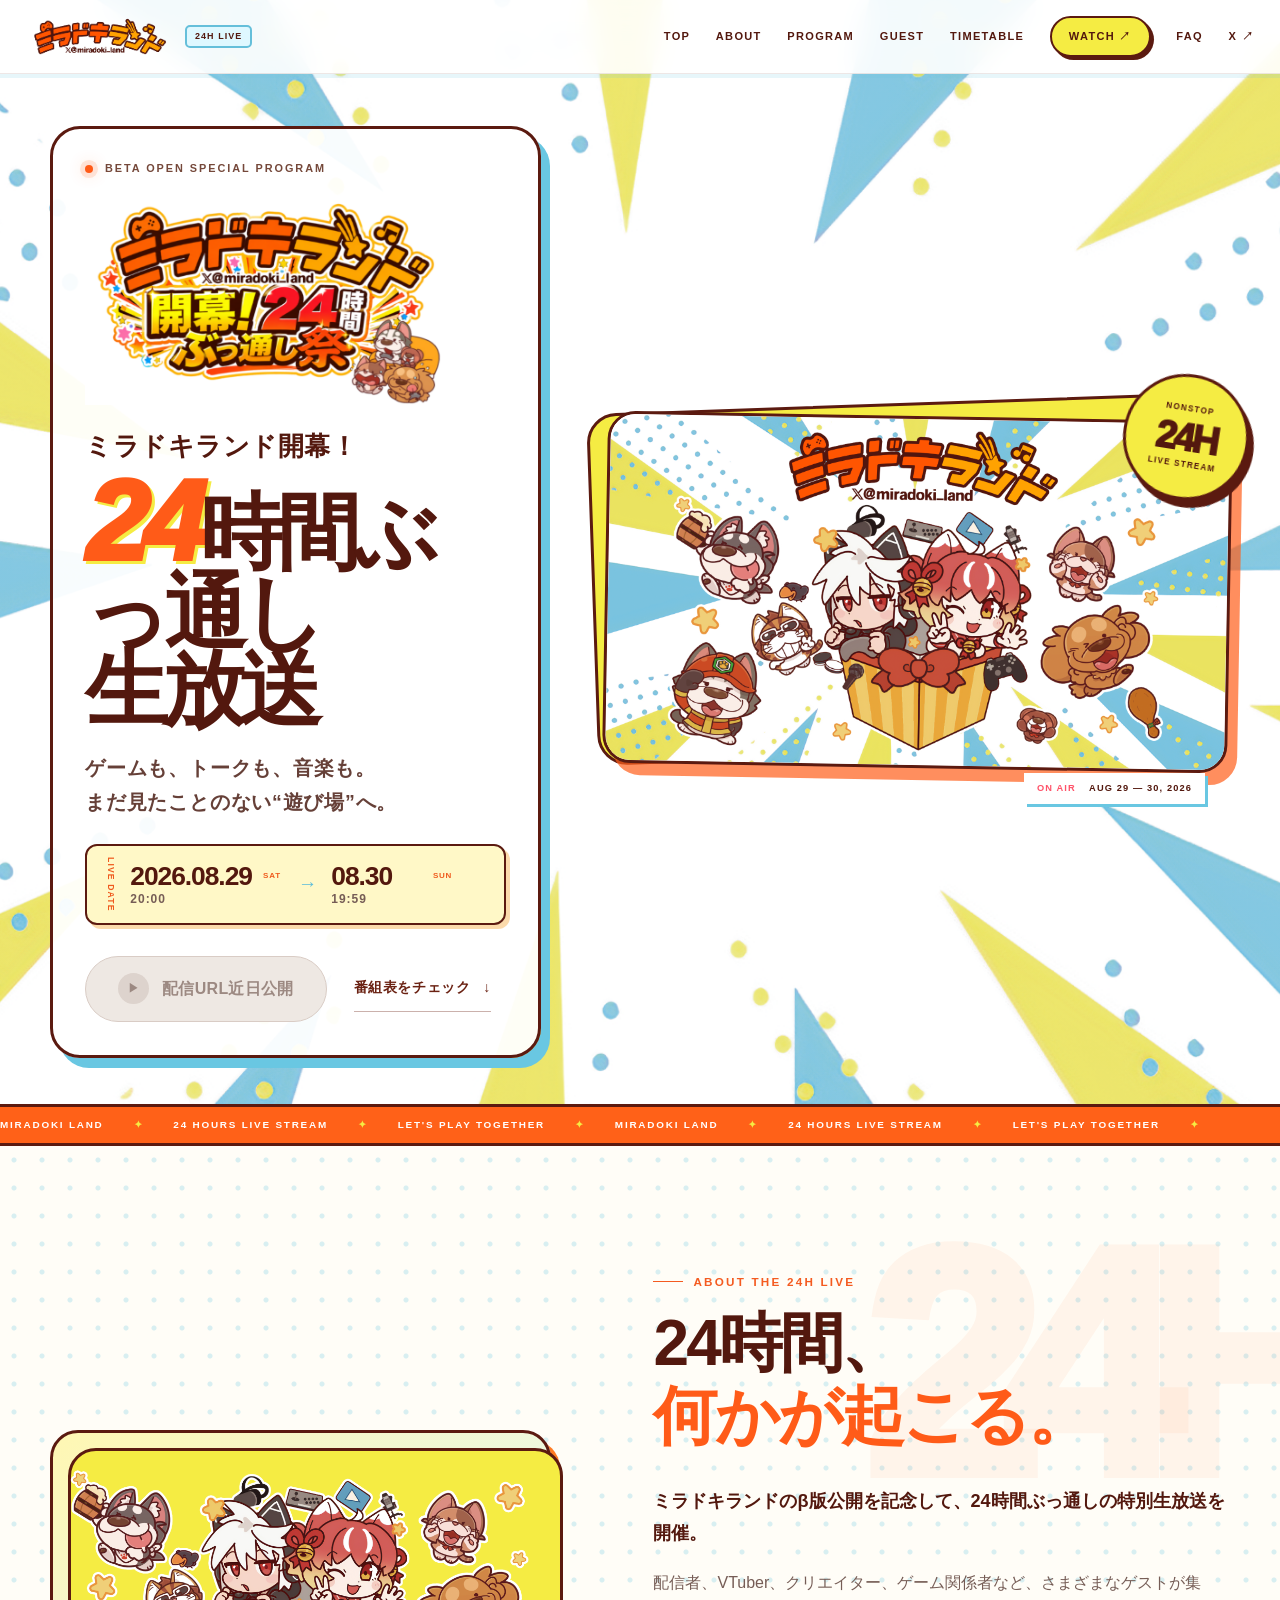
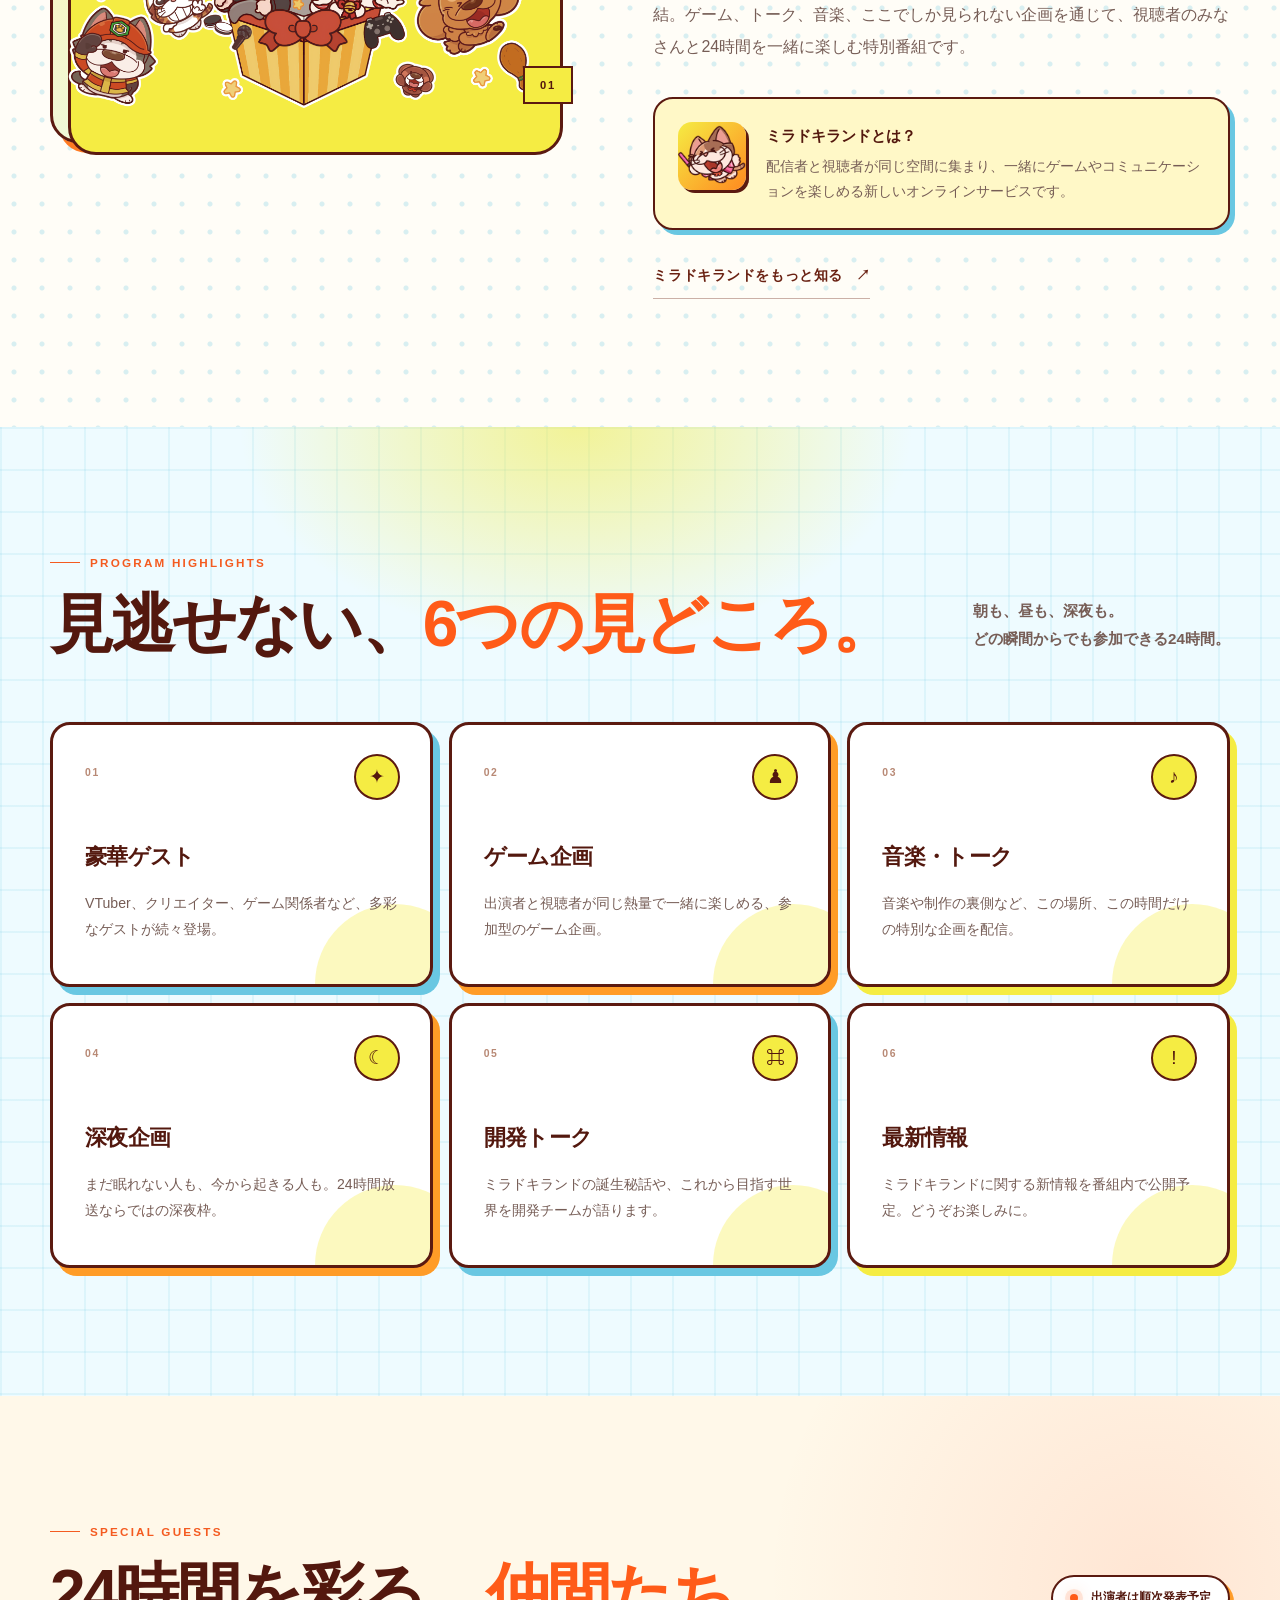
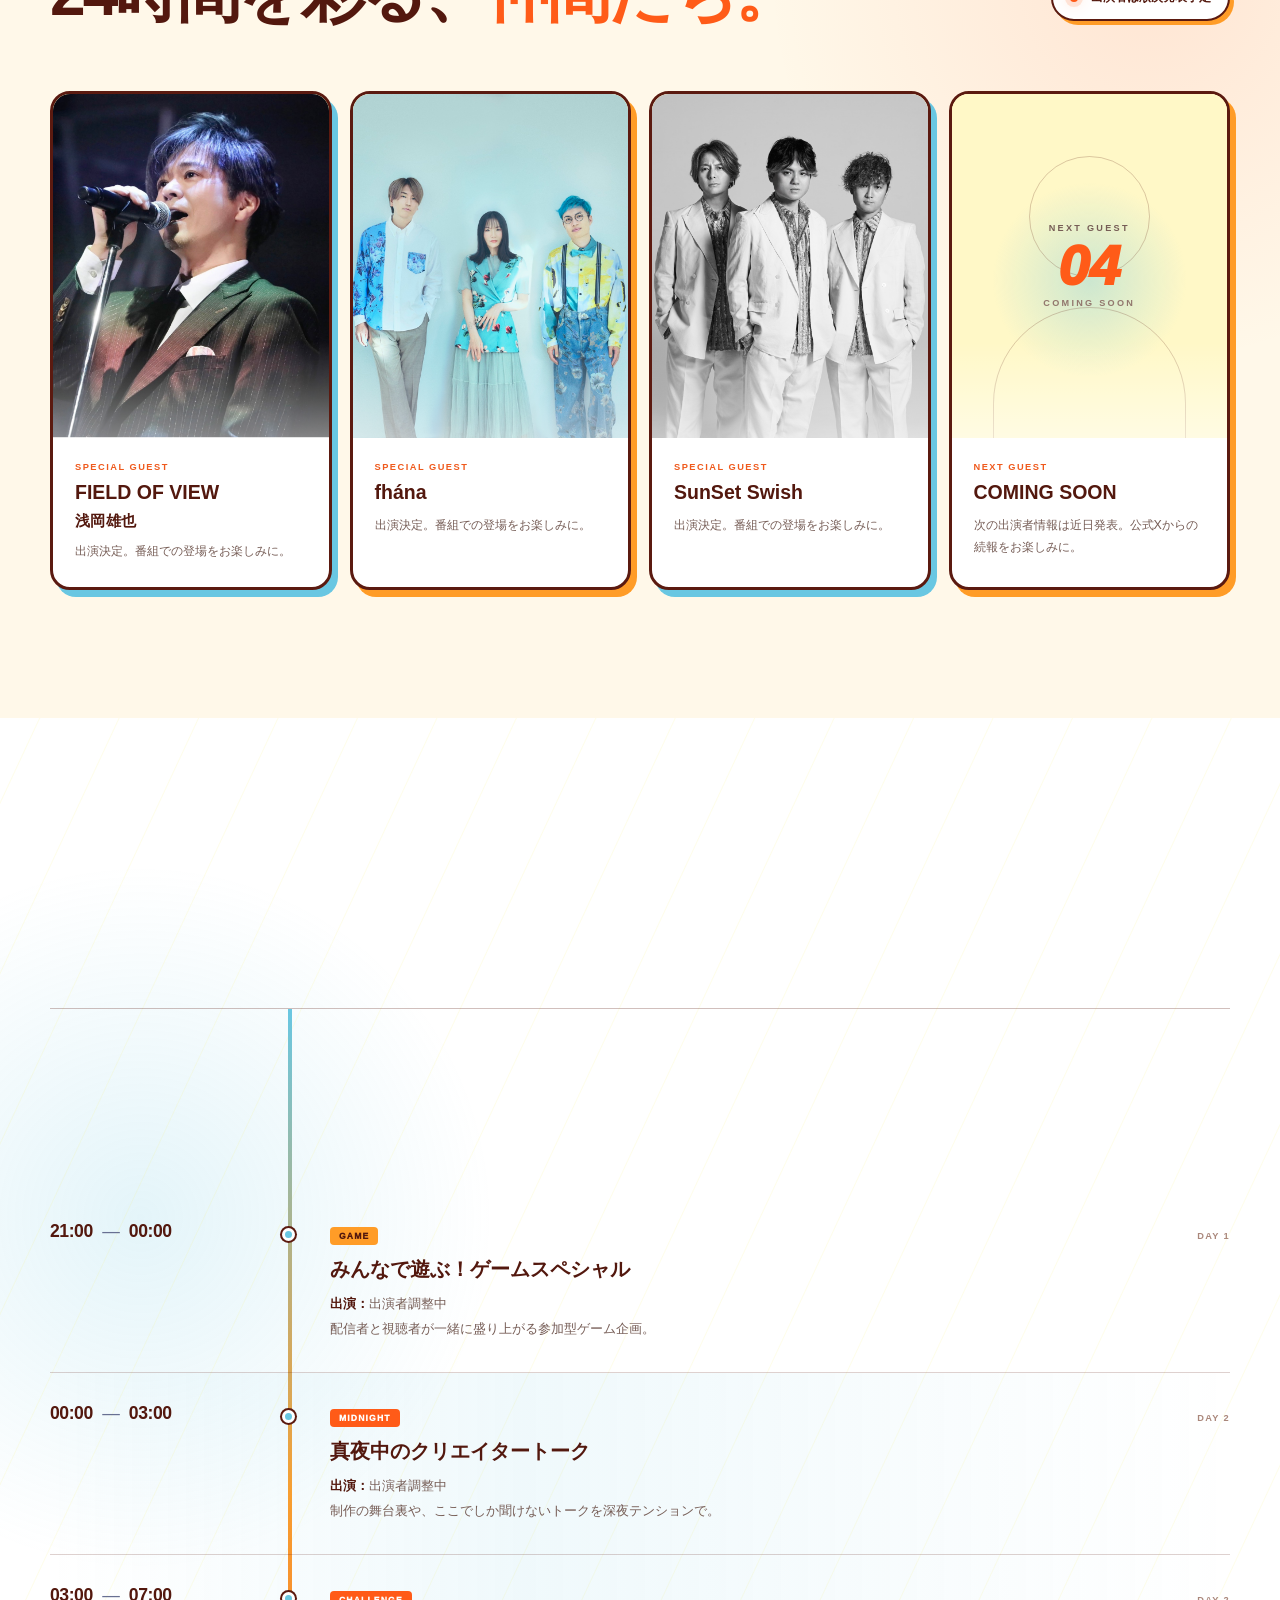
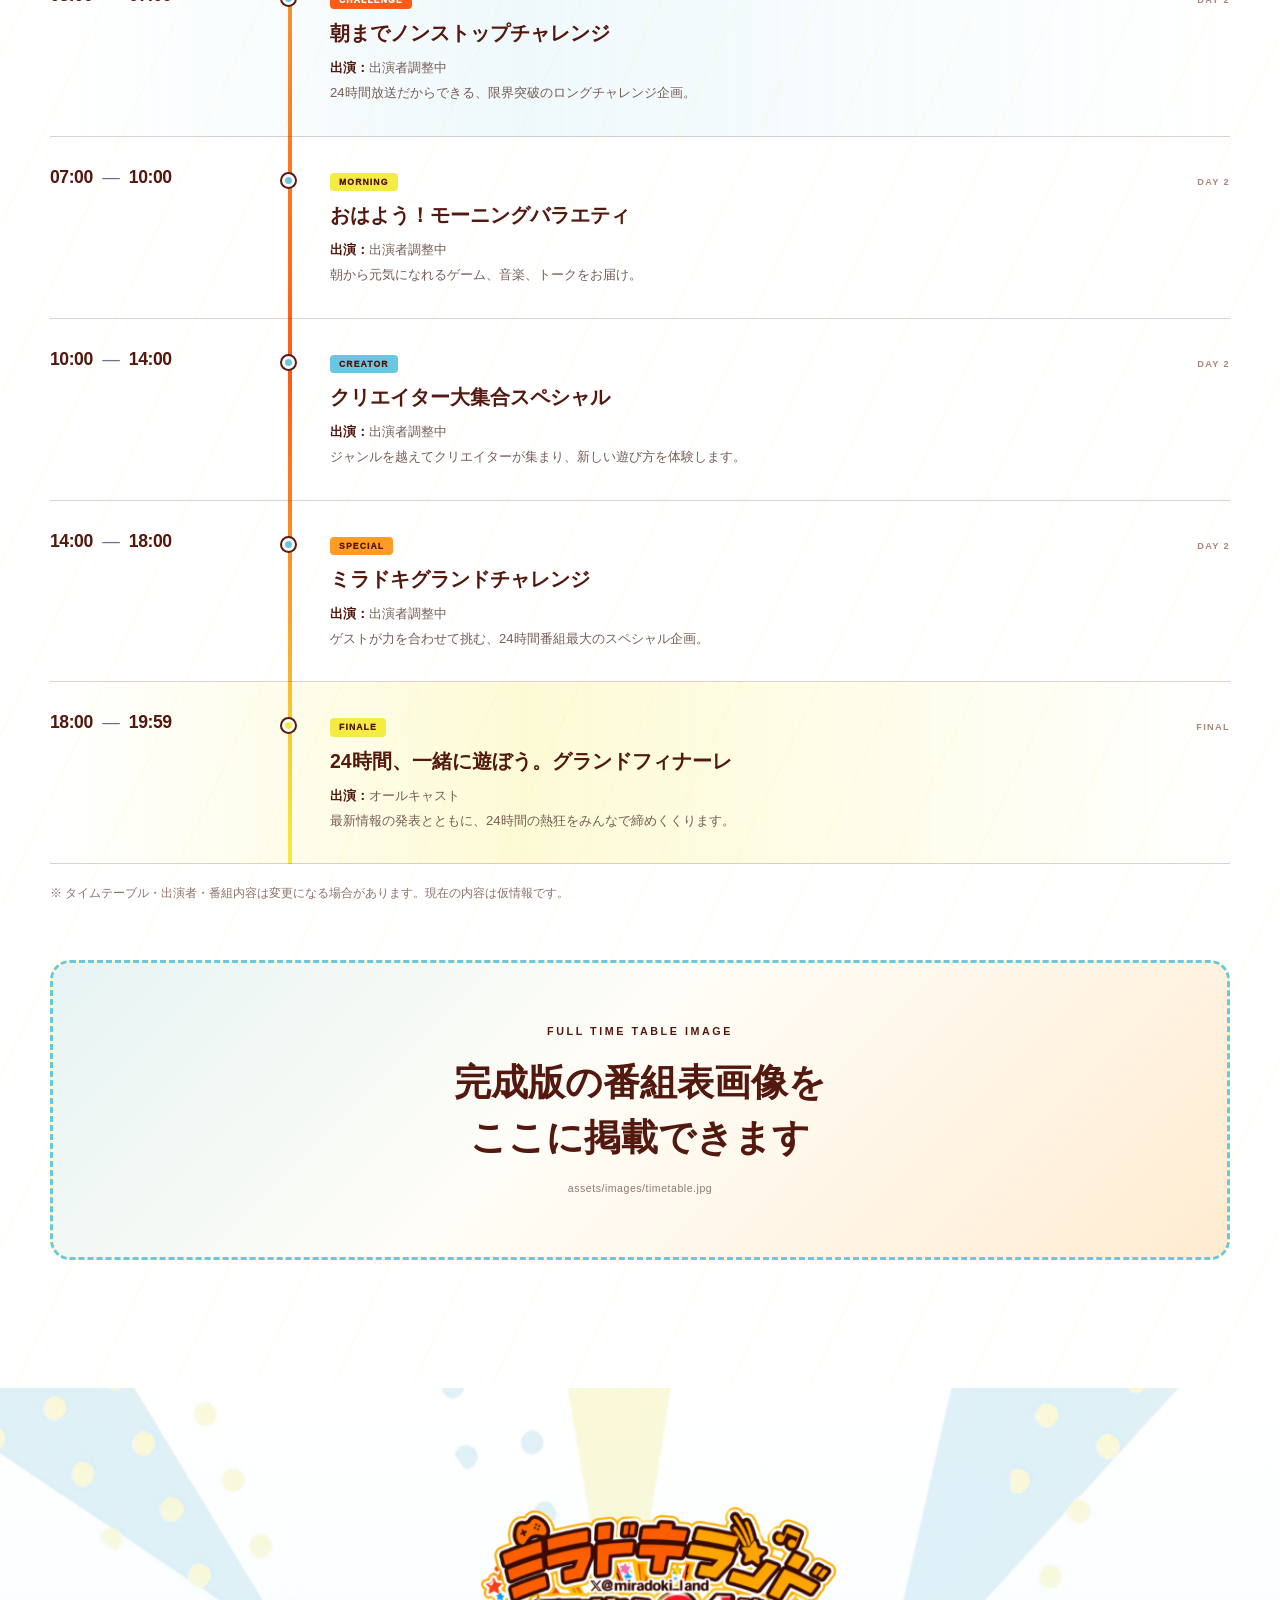
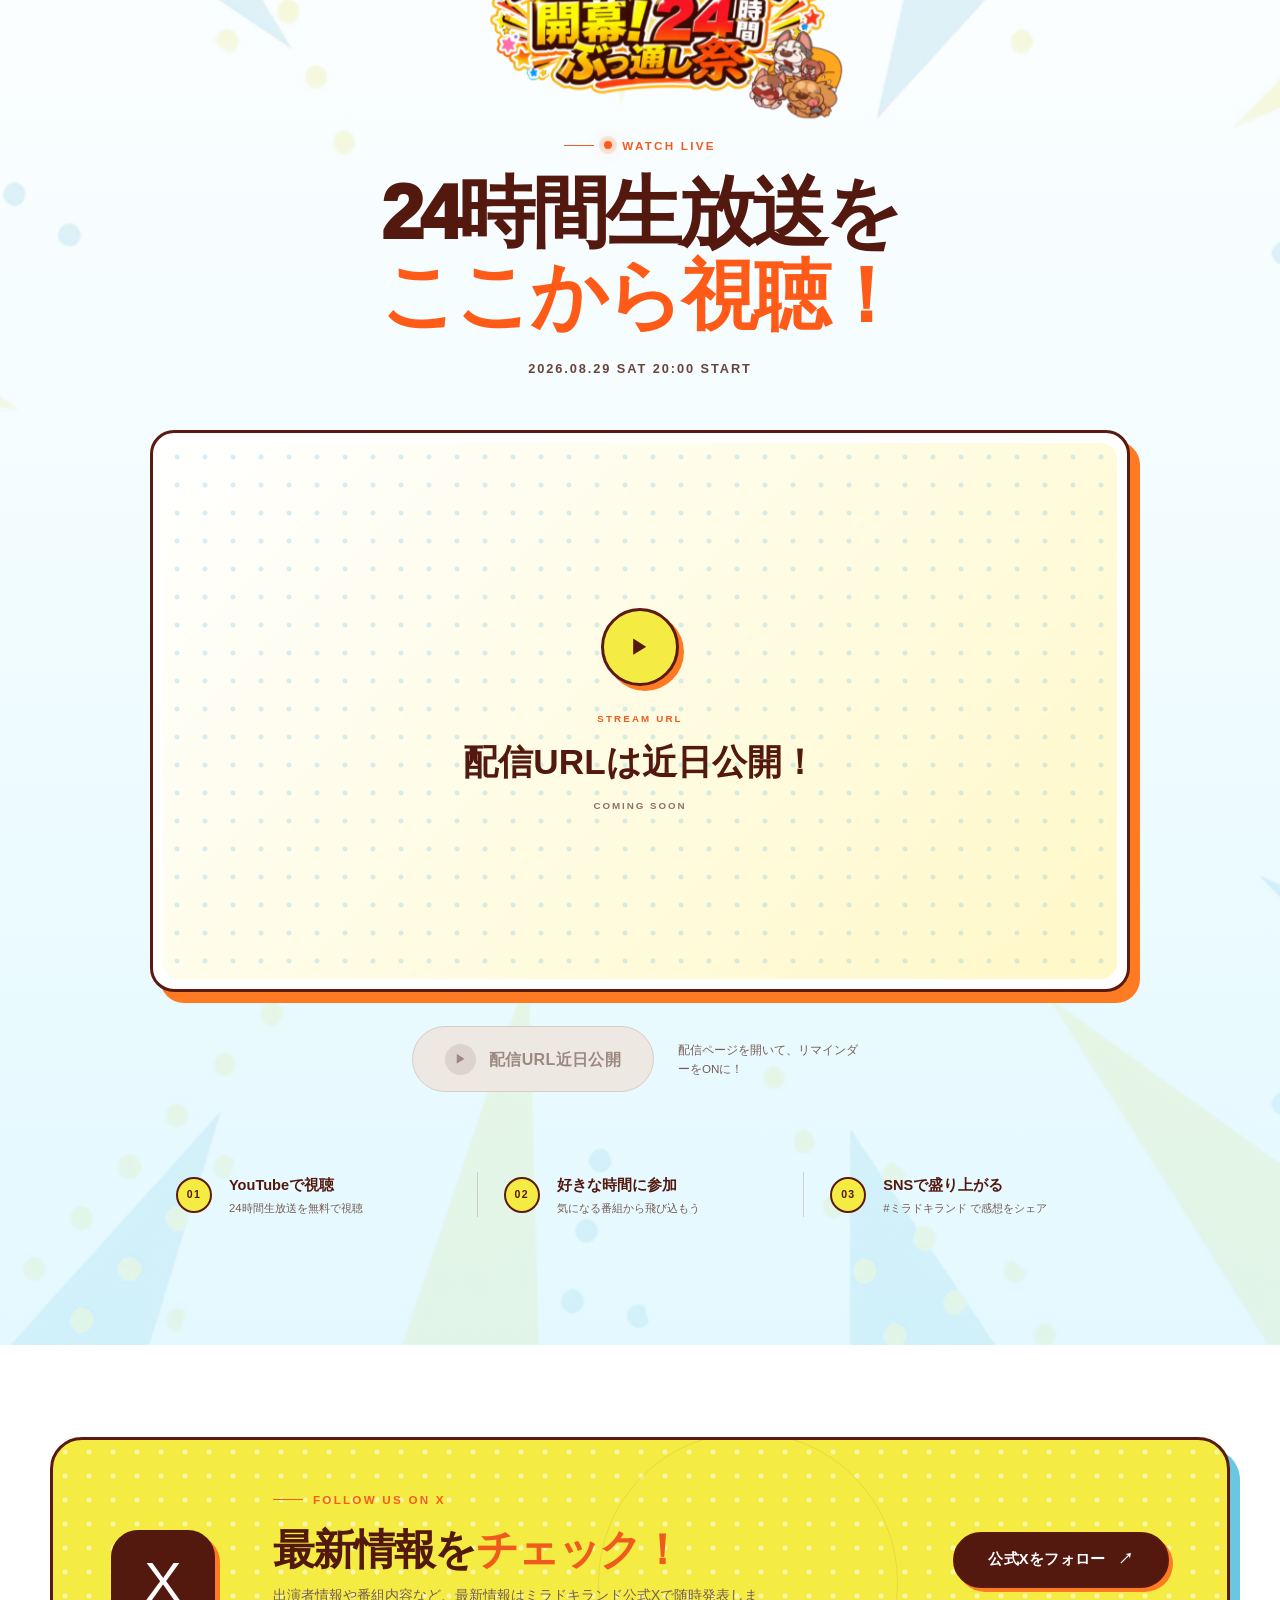
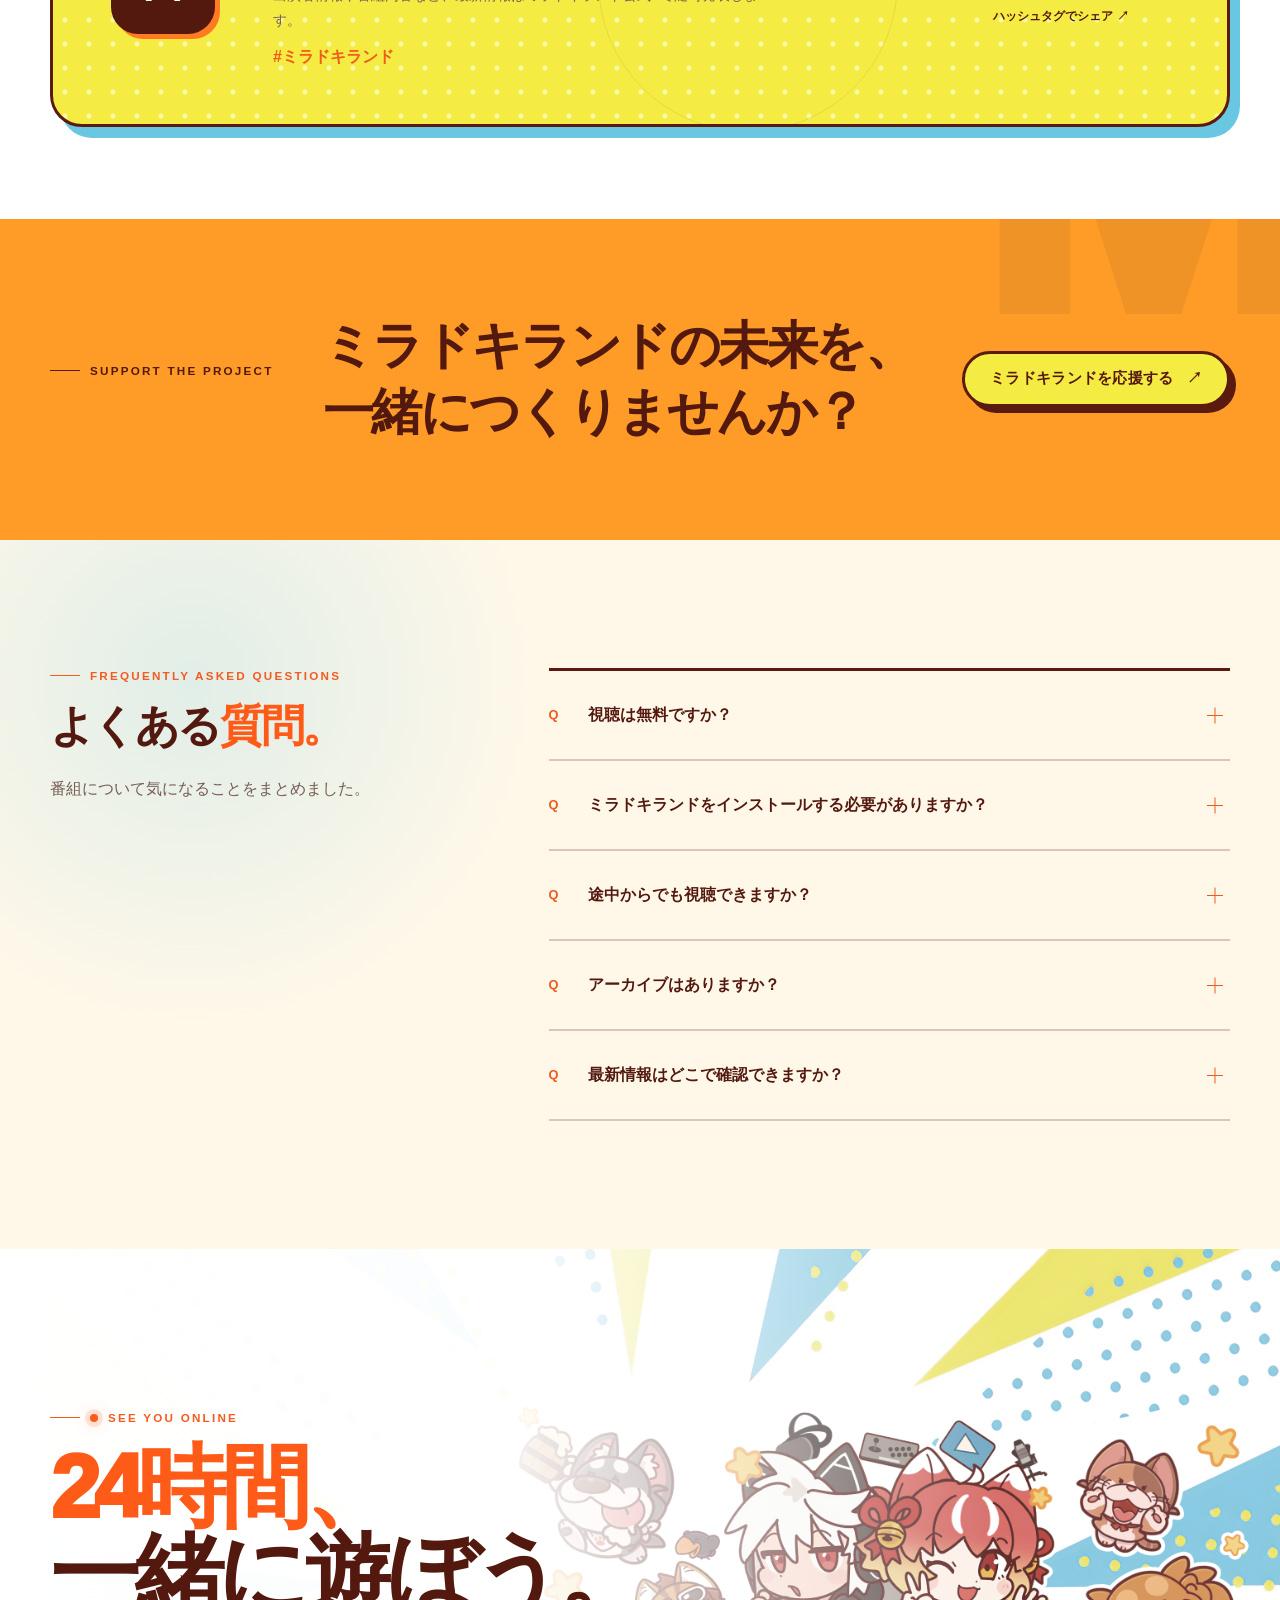
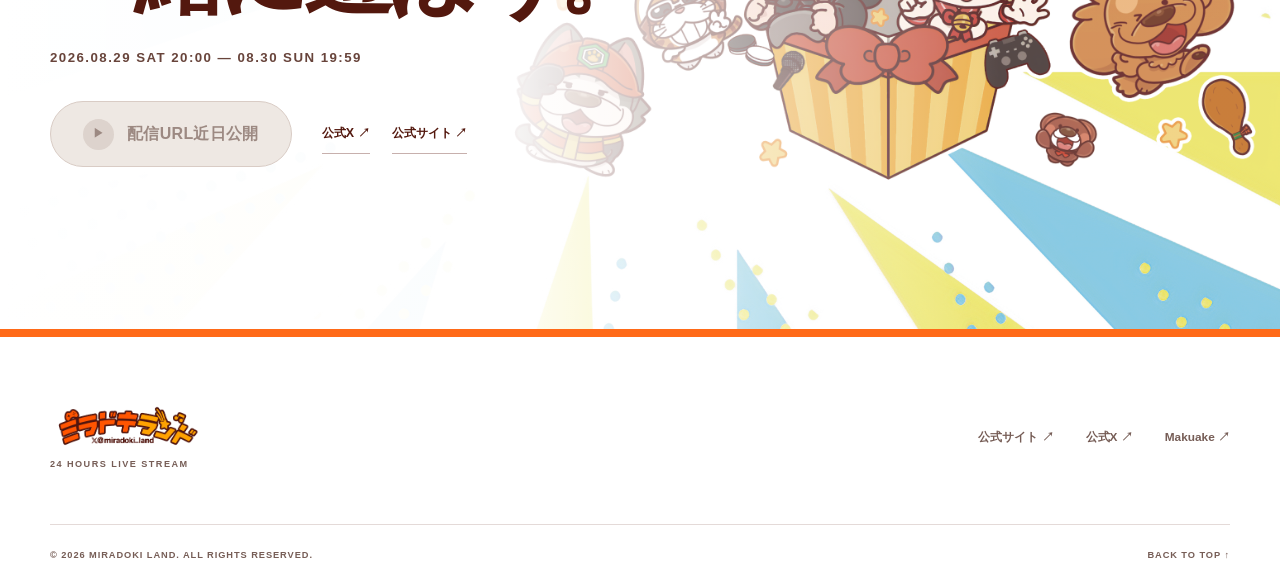
==== index.html @ 175ff39a "ミラドキランド24時間生放送LPを追加" ====
<!doctype html>
<html lang="ja">
  <head>
    <meta charset="UTF-8">
    <meta name="viewport" content="width=device-width, initial-scale=1">
    <meta
      name="description"
      content="ミラドキランドβ版公開記念、24時間ぶっ通し生放送。2026年8月29日20:00スタート！"
    >
    <meta name="theme-color" content="#fffdf7">
    <title>ミラドキランド開幕！24時間ぶっ通し生放送</title>
    <link rel="stylesheet" href="style.css">
  </head>
  <body id="top">
    <a class="skip-link" href="#main-content">本文へ移動</a>

    <!-- =========================
         HEADER
    ========================== -->
    <header class="site-header" data-header>
      <div class="header-inner">
        <a class="brand" href="#top" aria-label="ミラドキランド24時間生放送 トップへ">
          <!-- ヘッダーロゴ：assets/images/logo.png を差し替えてください -->
          <span class="brand-image" data-image-shell>
            <img src="assets/images/logo.png" alt="ミラドキランド" data-replaceable-image>
            <span class="brand-fallback" aria-hidden="true">MIRADOKI<span>LAND</span></span>
          </span>
          <span class="brand-event">24H LIVE</span>
        </a>

        <button
          class="menu-toggle"
          type="button"
          aria-expanded="false"
          aria-controls="global-nav"
          aria-label="メニューを開く"
          data-menu-toggle
        >
          <span></span><span></span><span></span>
        </button>

        <nav class="global-nav" id="global-nav" aria-label="メインナビゲーション" data-nav>
          <a href="#top">TOP</a>
          <a href="#about">ABOUT</a>
          <a href="#program">PROGRAM</a>
          <a href="#guest">GUEST</a>
          <a href="#timetable">TIMETABLE</a>
          <a href="#watch" class="nav-watch">WATCH <span aria-hidden="true">↗</span></a>
          <a href="#faq">FAQ</a>
          <a
            class="nav-social"
            data-link="x"
            data-link-behavior="hide"
            aria-label="ミラドキランド公式Xを開く"
          >X <span aria-hidden="true">↗</span></a>
        </nav>
      </div>
    </header>

    <main id="main-content">
      <!-- =========================
           HERO
      ========================== -->
      <section class="hero" aria-labelledby="hero-title">
        <div class="hero-grid" aria-hidden="true"></div>
        <div class="hero-orb hero-orb-cyan" aria-hidden="true"></div>
        <div class="hero-orb hero-orb-purple" aria-hidden="true"></div>

        <div class="container hero-inner">
          <div class="hero-copy">
            <p class="eyebrow hero-eyebrow"><span class="live-dot"></span>BETA OPEN SPECIAL PROGRAM</p>

            <!-- HERO番組ロゴ：assets/images/hero-logo.png を差し替えてください -->
            <div class="hero-logo" data-image-shell>
              <img src="assets/images/hero-logo.png" alt="ミラドキランド開幕！24時間ぶっ通し祭" data-replaceable-image>
              <span class="hero-logo-fallback" aria-hidden="true">MIRADOKI<br><strong>LAND</strong></span>
            </div>

            <h1 id="hero-title">
              <span class="hero-kicker">ミラドキランド開幕！</span>
              <span class="hero-title-main"><em>24</em>時間ぶっ通し<br>生放送</span>
            </h1>

            <p class="hero-lead">ゲームも、トークも、音楽も。<br>まだ見たことのない“遊び場”へ。</p>

            <div class="event-date" aria-label="開催日時 2026年8月29日土曜日20時から8月30日日曜日19時59分まで">
              <span class="event-date-label">LIVE DATE</span>
              <p><strong>2026.08.29</strong><small>SAT</small><b>20:00</b></p>
              <span class="date-arrow" aria-hidden="true">→</span>
              <p><strong>08.30</strong><small>SUN</small><b>19:59</b></p>
            </div>

            <div class="hero-actions">
              <a
                class="button button-primary button-large"
                data-link="youtube"
                data-pending-label="配信URL近日公開"
              >
                <span class="button-icon" aria-hidden="true">▶</span>
                <span>24時間生放送を見る</span>
              </a>
              <a class="text-link" href="#timetable">番組表をチェック <span aria-hidden="true">↓</span></a>
            </div>
          </div>

          <div class="hero-visual-wrap">
            <div class="hero-stamp" aria-hidden="true">
              <span>NONSTOP</span>
              <strong>24H</strong>
              <small>LIVE STREAM</small>
            </div>
            <div class="hero-visual image-shell" data-image-shell>
              <!-- メインキービジュアル：assets/images/hero-visual.png を差し替えてください -->
              <img
                src="assets/images/hero-visual.png"
                alt="ミラドキランド24時間生放送 メインビジュアル"
                data-replaceable-image
              >
              <div class="image-placeholder hero-placeholder" aria-hidden="true">
                <span class="placeholder-label">KEY VISUAL</span>
                <strong>24 HOURS<br>LIVE!</strong>
                <small>assets/images/hero-visual.png</small>
              </div>
            </div>
            <p class="hero-visual-caption"><span>ON AIR</span> AUG 29 — 30, 2026</p>
          </div>
        </div>

        <div class="hero-ticker" aria-hidden="true">
          <div class="ticker-track">
            <span>MIRADOKI LAND</span><b>✦</b><span>24 HOURS LIVE STREAM</span><b>✦</b><span>LET'S PLAY TOGETHER</span><b>✦</b>
            <span>MIRADOKI LAND</span><b>✦</b><span>24 HOURS LIVE STREAM</span><b>✦</b><span>LET'S PLAY TOGETHER</span><b>✦</b>
          </div>
        </div>
      </section>

      <!-- =========================
           ABOUT
      ========================== -->
      <section class="section about" id="about" aria-labelledby="about-title">
        <div class="container">
          <div class="about-layout">
            <div class="about-visual image-shell reveal" data-image-shell data-reveal>
              <!-- ABOUT画像：assets/images/characters.png を差し替えてください -->
              <img
                src="assets/images/characters.png"
                alt="ミラドキランドで配信者と視聴者が交流するイメージ"
                data-replaceable-image
              >
              <div class="image-placeholder about-placeholder" aria-hidden="true">
                <span class="placeholder-label">ABOUT IMAGE</span>
                <div class="placeholder-world">M</div>
                <small>assets/images/characters.png</small>
              </div>
              <span class="visual-index" aria-hidden="true">01</span>
            </div>

            <div class="about-copy reveal" data-reveal>
              <p class="section-label">ABOUT THE 24H LIVE</p>
              <h2 class="section-title" id="about-title">24時間、<br><span>何かが起こる。</span></h2>
              <p class="about-lead">ミラドキランドのβ版公開を記念して、24時間ぶっ通しの特別生放送を開催。</p>
              <p>
                配信者、VTuber、クリエイター、ゲーム関係者など、さまざまなゲストが集結。ゲーム、トーク、音楽、ここでしか見られない企画を通じて、視聴者のみなさんと24時間を一緒に楽しむ特別番組です。
              </p>
              <div class="about-service">
                <span class="about-service-mark about-service-image" data-image-shell>
                  <!-- ABOUTアイコン：assets/images/about-cat.png を差し替えてください -->
                  <img src="assets/images/about-cat.png" alt="ミラドキランドの猫キャラクター" data-replaceable-image>
                </span>
                <div>
                  <h3>ミラドキランドとは？</h3>
                  <p>配信者と視聴者が同じ空間に集まり、一緒にゲームやコミュニケーションを楽しめる新しいオンラインサービスです。</p>
                </div>
              </div>
              <a
                class="text-link text-link-cyan"
                data-link="official"
                data-pending-label="公式サイト近日公開"
              >ミラドキランドをもっと知る <span aria-hidden="true">↗</span></a>
            </div>
          </div>
        </div>
      </section>

      <!-- =========================
           PROGRAM
      ========================== -->
      <section class="section program" id="program" aria-labelledby="program-title">
        <div class="program-glow" aria-hidden="true"></div>
        <div class="container">
          <div class="section-heading reveal" data-reveal>
            <div>
              <p class="section-label">PROGRAM HIGHLIGHTS</p>
              <h2 class="section-title" id="program-title">見逃せない、<span>6つの見どころ。</span></h2>
            </div>
            <p>朝も、昼も、深夜も。<br>どの瞬間からでも参加できる24時間。</p>
          </div>

          <div class="program-grid">
            <article class="program-card reveal" data-reveal>
              <span class="program-number">01</span><span class="program-icon" aria-hidden="true">✦</span>
              <h3>豪華ゲスト</h3><p>VTuber、クリエイター、ゲーム関係者など、多彩なゲストが続々登場。</p>
            </article>
            <article class="program-card program-card-accent reveal" data-reveal>
              <span class="program-number">02</span><span class="program-icon" aria-hidden="true">♟</span>
              <h3>ゲーム企画</h3><p>出演者と視聴者が同じ熱量で一緒に楽しめる、参加型のゲーム企画。</p>
            </article>
            <article class="program-card reveal" data-reveal>
              <span class="program-number">03</span><span class="program-icon" aria-hidden="true">♪</span>
              <h3>音楽・トーク</h3><p>音楽や制作の裏側など、この場所、この時間だけの特別な企画を配信。</p>
            </article>
            <article class="program-card reveal" data-reveal>
              <span class="program-number">04</span><span class="program-icon" aria-hidden="true">☾</span>
              <h3>深夜企画</h3><p>まだ眠れない人も、今から起きる人も。24時間放送ならではの深夜枠。</p>
            </article>
            <article class="program-card reveal" data-reveal>
              <span class="program-number">05</span><span class="program-icon" aria-hidden="true">⌘</span>
              <h3>開発トーク</h3><p>ミラドキランドの誕生秘話や、これから目指す世界を開発チームが語ります。</p>
            </article>
            <article class="program-card program-card-accent reveal" data-reveal>
              <span class="program-number">06</span><span class="program-icon" aria-hidden="true">!</span>
              <h3>最新情報</h3><p>ミラドキランドに関する新情報を番組内で公開予定。どうぞお楽しみに。</p>
            </article>
          </div>
        </div>
      </section>

      <!-- =========================
           GUEST
      ========================== -->
      <section class="section guest" id="guest" aria-labelledby="guest-title">
        <div class="container">
          <div class="section-heading reveal" data-reveal>
            <div>
              <p class="section-label">SPECIAL GUESTS</p>
              <h2 class="section-title" id="guest-title">24時間を彩る、<span>仲間たち。</span></h2>
            </div>
            <p class="coming-note"><span class="live-dot"></span>出演者は順次発表予定</p>
          </div>

          <div class="guest-grid">
            <!-- 出演者を追加する場合は、ここからguest-cardを複製して画像・名前・肩書き・紹介文を変更してください -->
            <article class="guest-card reveal" data-reveal>
              <div class="guest-image image-shell" data-image-shell>
                <!-- 出演者1画像：assets/images/guest-01.png を差し替えてください -->
                <img src="assets/images/guest-01.png" alt="FIELD OF VIEW、浅岡雄也" data-replaceable-image>
                <div class="image-placeholder guest-placeholder" aria-hidden="true"><span>GUEST</span><strong>01</strong><small>IMAGE</small></div>
              </div>
              <div class="guest-info"><p class="guest-role">SPECIAL GUEST</p><h3 class="guest-name-stacked">FIELD OF VIEW<br><span>浅岡雄也</span></h3><p>出演決定。番組での登場をお楽しみに。</p></div>
            </article>
            <!-- guest-card ここまで -->

            <article class="guest-card reveal" data-reveal>
              <div class="guest-image image-shell" data-image-shell>
                <!-- 出演者2画像：assets/images/guest-02.jpg を差し替えてください -->
                <img src="assets/images/guest-02.jpg" alt="fhána" data-replaceable-image>
                <div class="image-placeholder guest-placeholder guest-placeholder-purple" aria-hidden="true"><span>GUEST</span><strong>02</strong><small>IMAGE</small></div>
              </div>
              <div class="guest-info"><p class="guest-role">SPECIAL GUEST</p><h3>fhána</h3><p>出演決定。番組での登場をお楽しみに。</p></div>
            </article>

            <article class="guest-card reveal" data-reveal>
              <div class="guest-image image-shell" data-image-shell>
                <!-- 出演者3画像：assets/images/guest-03.jpg を差し替えてください -->
                <img src="assets/images/guest-03.jpg" alt="SunSet Swish" data-replaceable-image>
                <div class="image-placeholder guest-placeholder guest-placeholder-pink" aria-hidden="true"><span>GUEST</span><strong>03</strong><small>IMAGE</small></div>
              </div>
              <div class="guest-info"><p class="guest-role">SPECIAL GUEST</p><h3>SunSet Swish</h3><p>出演決定。番組での登場をお楽しみに。</p></div>
            </article>

            <article class="guest-card reveal" data-reveal>
              <div class="guest-image image-shell" data-image-shell>
                <!-- 出演者4画像：assets/images/guest-04.jpg を差し替えてください -->
                <img src="assets/images/guest-04.jpg" alt="出演者4" data-replaceable-image>
                <div class="image-placeholder guest-placeholder guest-placeholder-yellow" aria-hidden="true"><span>NEXT GUEST</span><strong>04</strong><small>COMING SOON</small></div>
              </div>
              <div class="guest-info"><p class="guest-role">NEXT GUEST</p><h3>COMING SOON</h3><p>次の出演者情報は近日発表。公式Xからの続報をお楽しみに。</p></div>
            </article>
          </div>
        </div>
      </section>

      <!-- =========================
           TIMETABLE
      ========================== -->
      <section class="section timetable" id="timetable" aria-labelledby="timetable-title">
        <div class="container">
          <div class="timetable-heading reveal" data-reveal>
            <div>
              <p class="section-label">TIME TABLE</p>
              <h2 class="section-title" id="timetable-title">好きな時間から、<span>飛び込もう。</span></h2>
            </div>
            <div class="timetable-date"><span>START</span><strong>08.29</strong><b>20:00</b></div>
          </div>

          <div class="schedule" aria-label="24時間生放送タイムテーブル">
            <!-- 番組を追加する場合は、このschedule-itemを複製して時間・番組名・出演者・内容を変更してください -->
            <article class="schedule-item reveal" data-reveal>
              <time datetime="2026-08-29T20:00">20:00 <span>—</span> 21:00</time>
              <div class="schedule-content"><span class="schedule-tag">OPENING</span><h3>ミラドキランド開幕！オープニング</h3><p><strong>出演：</strong>MC・スペシャルゲスト</p><p>24時間生放送がついにスタート。番組の見どころを一挙紹介します。</p></div>
              <span class="schedule-status">DAY 1</span>
            </article>
            <article class="schedule-item reveal" data-reveal>
              <time datetime="2026-08-29T21:00">21:00 <span>—</span> 00:00</time>
              <div class="schedule-content"><span class="schedule-tag tag-purple">GAME</span><h3>みんなで遊ぶ！ゲームスペシャル</h3><p><strong>出演：</strong>出演者調整中</p><p>配信者と視聴者が一緒に盛り上がる参加型ゲーム企画。</p></div>
              <span class="schedule-status">DAY 1</span>
            </article>
            <article class="schedule-item schedule-item-night reveal" data-reveal>
              <time datetime="2026-08-30T00:00">00:00 <span>—</span> 03:00</time>
              <div class="schedule-content"><span class="schedule-tag tag-pink">MIDNIGHT</span><h3>真夜中のクリエイタートーク</h3><p><strong>出演：</strong>出演者調整中</p><p>制作の舞台裏や、ここでしか聞けないトークを深夜テンションで。</p></div>
              <span class="schedule-status">DAY 2</span>
            </article>
            <article class="schedule-item schedule-item-night reveal" data-reveal>
              <time datetime="2026-08-30T03:00">03:00 <span>—</span> 07:00</time>
              <div class="schedule-content"><span class="schedule-tag tag-pink">CHALLENGE</span><h3>朝までノンストップチャレンジ</h3><p><strong>出演：</strong>出演者調整中</p><p>24時間放送だからできる、限界突破のロングチャレンジ企画。</p></div>
              <span class="schedule-status">DAY 2</span>
            </article>
            <article class="schedule-item reveal" data-reveal>
              <time datetime="2026-08-30T07:00">07:00 <span>—</span> 10:00</time>
              <div class="schedule-content"><span class="schedule-tag tag-yellow">MORNING</span><h3>おはよう！モーニングバラエティ</h3><p><strong>出演：</strong>出演者調整中</p><p>朝から元気になれるゲーム、音楽、トークをお届け。</p></div>
              <span class="schedule-status">DAY 2</span>
            </article>
            <article class="schedule-item reveal" data-reveal>
              <time datetime="2026-08-30T10:00">10:00 <span>—</span> 14:00</time>
              <div class="schedule-content"><span class="schedule-tag">CREATOR</span><h3>クリエイター大集合スペシャル</h3><p><strong>出演：</strong>出演者調整中</p><p>ジャンルを越えてクリエイターが集まり、新しい遊び方を体験します。</p></div>
              <span class="schedule-status">DAY 2</span>
            </article>
            <article class="schedule-item reveal" data-reveal>
              <time datetime="2026-08-30T14:00">14:00 <span>—</span> 18:00</time>
              <div class="schedule-content"><span class="schedule-tag tag-purple">SPECIAL</span><h3>ミラドキグランドチャレンジ</h3><p><strong>出演：</strong>出演者調整中</p><p>ゲストが力を合わせて挑む、24時間番組最大のスペシャル企画。</p></div>
              <span class="schedule-status">DAY 2</span>
            </article>
            <article class="schedule-item schedule-item-finale reveal" data-reveal>
              <time datetime="2026-08-30T18:00">18:00 <span>—</span> 19:59</time>
              <div class="schedule-content"><span class="schedule-tag tag-yellow">FINALE</span><h3>24時間、一緒に遊ぼう。グランドフィナーレ</h3><p><strong>出演：</strong>オールキャスト</p><p>最新情報の発表とともに、24時間の熱狂をみんなで締めくくります。</p></div>
              <span class="schedule-status">FINAL</span>
            </article>
            <!-- schedule-item ここまで -->
          </div>

          <p class="schedule-note">※ タイムテーブル・出演者・番組内容は変更になる場合があります。現在の内容は仮情報です。</p>

          <!-- 完成版タイムテーブル画像：assets/images/timetable.jpg を差し替えてください -->
          <figure class="timetable-poster image-shell reveal" data-image-shell data-reveal>
            <img src="assets/images/timetable.jpg" alt="ミラドキランド24時間生放送 完成版タイムテーブル" data-replaceable-image>
            <div class="image-placeholder timetable-placeholder" aria-hidden="true">
              <span class="placeholder-label">FULL TIME TABLE IMAGE</span>
              <strong>完成版の番組表画像を<br>ここに掲載できます</strong>
              <small>assets/images/timetable.jpg</small>
            </div>
          </figure>
        </div>
      </section>

      <!-- =========================
           WATCH
      ========================== -->
      <section class="section watch" id="watch" aria-labelledby="watch-title">
        <div class="watch-rays" aria-hidden="true"></div>
        <div class="container">
          <div class="watch-event-logo" data-image-shell>
            <!-- 番組タイトル画像：assets/images/event-title.png を差し替えてください -->
            <img src="assets/images/event-title.png" alt="ミラドキランド開幕！24時間ぶっ通し祭" data-replaceable-image>
          </div>
          <div class="watch-heading reveal" data-reveal>
            <p class="section-label"><span class="live-dot"></span>WATCH LIVE</p>
            <h2 id="watch-title">24時間生放送を<br><span>ここから視聴！</span></h2>
            <p>2026.08.29 SAT 20:00 START</p>
          </div>

          <div class="video-frame reveal" data-reveal>
            <div class="video-player" data-youtube-player>
              <div class="video-pending" data-youtube-pending>
                <span class="pending-icon" aria-hidden="true">▶</span>
                <p>STREAM URL</p>
                <strong>配信URLは近日公開！</strong>
                <small>COMING SOON</small>
              </div>
            </div>
            <span class="frame-corner frame-corner-tl" aria-hidden="true"></span>
            <span class="frame-corner frame-corner-tr" aria-hidden="true"></span>
            <span class="frame-corner frame-corner-bl" aria-hidden="true"></span>
            <span class="frame-corner frame-corner-br" aria-hidden="true"></span>
          </div>

          <div class="watch-actions reveal" data-reveal>
            <a class="button button-primary button-large" data-link="youtube" data-pending-label="配信URL近日公開">
              <span class="button-icon" aria-hidden="true">▶</span><span>YouTubeで見る</span>
            </a>
            <p>配信ページを開いて、リマインダーをONに！</p>
          </div>

          <ol class="watch-steps">
            <li class="reveal" data-reveal><span>01</span><div><strong>YouTubeで視聴</strong><p>24時間生放送を無料で視聴</p></div></li>
            <li class="reveal" data-reveal><span>02</span><div><strong>好きな時間に参加</strong><p>気になる番組から飛び込もう</p></div></li>
            <li class="reveal" data-reveal><span>03</span><div><strong>SNSで盛り上がる</strong><p>#ミラドキランド で感想をシェア</p></div></li>
          </ol>
        </div>
      </section>

      <!-- =========================
           SNS
      ========================== -->
      <section class="section sns" aria-labelledby="sns-title">
        <div class="container sns-panel reveal" data-reveal>
          <div class="sns-mark" aria-hidden="true">X</div>
          <div class="sns-copy">
            <p class="section-label">FOLLOW US ON X</p>
            <h2 id="sns-title">最新情報を<span>チェック！</span></h2>
            <p>出演者情報や番組内容など、最新情報はミラドキランド公式Xで随時発表します。</p>
            <p class="hashtag">#ミラドキランド</p>
          </div>
          <div class="sns-actions">
            <a class="button button-light" data-link="x" data-pending-label="公式X近日公開">公式Xをフォロー <span aria-hidden="true">↗</span></a>
            <a class="share-link" data-share-x>ハッシュタグでシェア <span aria-hidden="true">↗</span></a>
          </div>
        </div>
      </section>

      <!-- =========================
           MAKUAKE
           makuakeUrlが空の場合、このセクションは自動で非表示になります
      ========================== -->
      <section class="support" id="support" data-config-section="makuake" aria-labelledby="support-title">
        <div class="container support-inner">
          <p class="section-label">SUPPORT THE PROJECT</p>
          <h2 id="support-title">ミラドキランドの未来を、<br>一緒につくりませんか？</h2>
          <a class="button button-support" data-link="makuake" data-link-behavior="hide">ミラドキランドを応援する <span aria-hidden="true">↗</span></a>
        </div>
      </section>

      <!-- =========================
           FAQ
      ========================== -->
      <section class="section faq" id="faq" aria-labelledby="faq-title">
        <div class="container faq-layout">
          <div class="faq-heading reveal" data-reveal>
            <p class="section-label">FREQUENTLY ASKED QUESTIONS</p>
            <h2 class="section-title" id="faq-title">よくある<span>質問。</span></h2>
            <p>番組について気になることをまとめました。</p>
          </div>
          <div class="faq-list reveal" data-reveal>
            <details name="faq"><summary><span>Q</span>視聴は無料ですか？<i aria-hidden="true"></i></summary><div class="faq-answer"><span>A</span><p>基本的にYouTubeから無料で視聴できます。</p></div></details>
            <details name="faq"><summary><span>Q</span>ミラドキランドをインストールする必要がありますか？<i aria-hidden="true"></i></summary><div class="faq-answer"><span>A</span><p>番組を視聴するだけの場合、ミラドキランドのインストールは必要ありません。</p></div></details>
            <details name="faq"><summary><span>Q</span>途中からでも視聴できますか？<i aria-hidden="true"></i></summary><div class="faq-answer"><span>A</span><p>はい。24時間の好きな時間、好きな番組から視聴できます。</p></div></details>
            <details name="faq"><summary><span>Q</span>アーカイブはありますか？<i aria-hidden="true"></i></summary><div class="faq-answer"><span>A</span><p>現在調整中です。決まり次第、公式Xでお知らせします。</p></div></details>
            <details name="faq"><summary><span>Q</span>最新情報はどこで確認できますか？<i aria-hidden="true"></i></summary><div class="faq-answer"><span>A</span><p>ミラドキランド公式Xをご確認ください。</p></div></details>
          </div>
        </div>
      </section>

      <!-- =========================
           FINAL CTA
      ========================== -->
      <section class="final-cta" aria-labelledby="final-title">
        <div class="final-visual image-shell" data-image-shell>
          <!-- ページ下部ビジュアル：assets/images/characters.png を差し替えてください -->
          <img src="assets/images/characters.png" alt="ミラドキランドのキャラクターたち" data-replaceable-image>
          <div class="image-placeholder final-placeholder" aria-hidden="true"><span>FINAL VISUAL</span><strong>24</strong><small>HOURS LIVE STREAM</small></div>
        </div>
        <div class="final-overlay" aria-hidden="true"></div>
        <div class="container final-content reveal" data-reveal>
          <p class="section-label"><span class="live-dot"></span>SEE YOU ONLINE</p>
          <h2 id="final-title"><span>24時間、</span><br>一緒に遊ぼう。</h2>
          <p>2026.08.29 SAT 20:00 — 08.30 SUN 19:59</p>
          <div class="final-actions">
            <a class="button button-primary button-large" data-link="youtube" data-pending-label="配信URL近日公開"><span class="button-icon" aria-hidden="true">▶</span><span>24時間生放送を見る</span></a>
            <div class="final-sub-links">
              <a data-link="x" data-pending-label="公式X近日公開">公式X <span aria-hidden="true">↗</span></a>
              <a data-link="official" data-pending-label="公式サイト近日公開">公式サイト <span aria-hidden="true">↗</span></a>
            </div>
          </div>
        </div>
      </section>
    </main>

    <!-- =========================
         FOOTER
    ========================== -->
    <footer class="site-footer">
      <div class="container footer-main">
        <a class="footer-brand" href="#top" aria-label="ページ上部へ戻る">
          <!-- フッターロゴ：assets/images/logo.png を差し替えてください -->
          <span data-image-shell>
            <img src="assets/images/logo.png" alt="ミラドキランド" data-replaceable-image>
            <b class="footer-logo-fallback" aria-hidden="true">MIRADOKI LAND</b>
          </span>
          <small>24 HOURS LIVE STREAM</small>
        </a>
        <nav class="footer-links" aria-label="フッターナビゲーション">
          <a data-link="official" data-link-behavior="hide">公式サイト <span aria-hidden="true">↗</span></a>
          <a data-link="x" data-link-behavior="hide">公式X <span aria-hidden="true">↗</span></a>
          <a data-link="makuake" data-link-behavior="hide">Makuake <span aria-hidden="true">↗</span></a>
        </nav>
      </div>
      <div class="container footer-bottom">
        <p>© 2026 MIRADOKI LAND. ALL RIGHTS RESERVED.</p>
        <a href="#top">BACK TO TOP <span aria-hidden="true">↑</span></a>
      </div>
    </footer>

    <script src="config.js"></script>
    <script src="script.js"></script>
  </body>
</html>
---- style.css ----
/* =========================
   DESIGN TOKENS / RESET
========================= */
:root {
  --navy-950: #050617;
  --navy-900: #080a24;
  --navy-850: #0c0f2f;
  --navy-800: #11163d;
  --white: #f8f9ff;
  --muted: #aeb5d5;
  --cyan: #29e8ff;
  --cyan-soft: #8af4ff;
  --purple: #8c5cff;
  --pink: #ff4fbe;
  --yellow: #eaff58;
  --line: rgba(172, 205, 255, 0.18);
  --panel: rgba(13, 18, 55, 0.72);
  --header-height: 74px;
  --container: 1180px;
  --radius-sm: 12px;
  --radius-md: 20px;
  --radius-lg: 32px;
  --shadow-cyan: 0 0 44px rgba(41, 232, 255, 0.2);
  --shadow-purple: 0 0 54px rgba(140, 92, 255, 0.2);
  color-scheme: dark;
}

*,
*::before,
*::after {
  box-sizing: border-box;
}

html {
  scroll-behavior: smooth;
  scroll-padding-top: calc(var(--header-height) + 24px);
}

body {
  min-width: 320px;
  margin: 0;
  overflow-x: hidden;
  color: var(--white);
  background:
    radial-gradient(circle at 15% 18%, rgba(64, 39, 155, 0.12), transparent 28rem),
    var(--navy-950);
  font-family: Inter, "Helvetica Neue", "Hiragino Kaku Gothic ProN", "Hiragino Sans", "Yu Gothic", Meiryo, sans-serif;
  font-size: 16px;
  line-height: 1.8;
  -webkit-font-smoothing: antialiased;
}

body.menu-open {
  overflow: hidden;
}

img {
  display: block;
  max-width: 100%;
}

a {
  color: inherit;
  text-decoration: none;
}

button,
a {
  -webkit-tap-highlight-color: transparent;
}

button,
summary {
  font: inherit;
}

:focus-visible {
  outline: 3px solid var(--yellow);
  outline-offset: 4px;
}

::selection {
  color: var(--navy-950);
  background: var(--cyan);
}

[hidden] {
  display: none !important;
}

.container {
  width: min(calc(100% - 48px), var(--container));
  margin-inline: auto;
}

.section {
  position: relative;
  padding-block: 128px;
}

.section-label {
  display: flex;
  align-items: center;
  gap: 10px;
  margin: 0 0 18px;
  color: var(--cyan);
  font-size: 0.73rem;
  font-weight: 800;
  line-height: 1.3;
  letter-spacing: 0.19em;
  text-transform: uppercase;
}

.section-label::before {
  width: 30px;
  height: 1px;
  background: currentColor;
  content: "";
}

.section-title {
  margin: 0;
  font-size: clamp(2.4rem, 5vw, 4.7rem);
  font-weight: 900;
  line-height: 1.15;
  letter-spacing: -0.045em;
}

.section-title span {
  color: transparent;
  background: linear-gradient(105deg, var(--cyan-soft), var(--purple) 64%, var(--pink));
  background-clip: text;
  -webkit-background-clip: text;
}

.section-heading {
  display: flex;
  align-items: flex-end;
  justify-content: space-between;
  gap: 48px;
  margin-bottom: 60px;
}

.section-heading > p {
  max-width: 340px;
  margin: 0 0 10px;
  color: var(--muted);
  font-size: 0.95rem;
  font-weight: 600;
  line-height: 1.8;
}

.skip-link {
  position: fixed;
  top: 12px;
  left: 12px;
  z-index: 999;
  padding: 10px 16px;
  border-radius: 8px;
  color: var(--navy-950);
  background: var(--yellow);
  font-weight: 800;
  transform: translateY(-150%);
  transition: transform 0.2s ease;
}

.skip-link:focus {
  transform: translateY(0);
}

.live-dot {
  display: inline-block;
  width: 8px;
  height: 8px;
  flex: 0 0 auto;
  border-radius: 50%;
  background: #ff5269;
  box-shadow: 0 0 0 5px rgba(255, 82, 105, 0.13), 0 0 18px rgba(255, 82, 105, 0.85);
  animation: live-pulse 1.6s ease-in-out infinite;
}

/* =========================
   BUTTONS / LINKS
========================= */
.button {
  position: relative;
  display: inline-flex;
  min-height: 56px;
  align-items: center;
  justify-content: center;
  gap: 13px;
  overflow: hidden;
  padding: 13px 25px;
  border: 1px solid transparent;
  border-radius: 999px;
  font-size: 0.92rem;
  font-weight: 850;
  line-height: 1.2;
  letter-spacing: 0.02em;
  cursor: pointer;
  transition: transform 0.25s ease, box-shadow 0.25s ease, background 0.25s ease;
}

.button::after {
  position: absolute;
  top: -50%;
  left: -80%;
  width: 45%;
  height: 200%;
  background: linear-gradient(90deg, transparent, rgba(255, 255, 255, 0.35), transparent);
  content: "";
  transform: skewX(-20deg);
  transition: left 0.55s ease;
}

.button:hover::after {
  left: 140%;
}

.button:hover:not(.is-disabled) {
  transform: translateY(-3px);
}

.button-large {
  min-height: 66px;
  padding-inline: 32px;
  font-size: 1rem;
}

.button-primary {
  color: #071028;
  background: linear-gradient(105deg, var(--cyan), #6af4ff 44%, #b9ffef);
  box-shadow: 0 12px 32px rgba(41, 232, 255, 0.23), inset 0 1px rgba(255, 255, 255, 0.7);
}

.button-primary:hover:not(.is-disabled) {
  box-shadow: 0 16px 48px rgba(41, 232, 255, 0.36), inset 0 1px rgba(255, 255, 255, 0.7);
}

.button-light {
  min-width: 216px;
  color: var(--navy-950);
  background: var(--white);
}

.button-support {
  color: var(--navy-950);
  background: var(--yellow);
  box-shadow: 0 12px 34px rgba(234, 255, 88, 0.18);
}

.button-icon {
  display: grid;
  width: 31px;
  height: 31px;
  place-items: center;
  border-radius: 50%;
  color: white;
  background: var(--navy-900);
  font-size: 0.7rem;
}

.button.is-disabled {
  color: #8d94b1;
  background: #202541;
  box-shadow: none;
  cursor: default;
}

.button.is-disabled .button-icon {
  color: #8d94b1;
  background: #313751;
}

.text-link {
  display: inline-flex;
  align-items: center;
  gap: 13px;
  padding-block: 10px;
  border-bottom: 1px solid rgba(255, 255, 255, 0.4);
  font-size: 0.88rem;
  font-weight: 800;
  letter-spacing: 0.04em;
  transition: color 0.2s ease, border-color 0.2s ease;
}

.text-link:hover {
  color: var(--cyan);
  border-color: var(--cyan);
}

.text-link-cyan {
  color: var(--cyan-soft);
  border-color: rgba(41, 232, 255, 0.45);
}

.text-link.is-disabled,
.final-sub-links .is-disabled {
  color: #777f9d;
  border-color: #353b58;
  cursor: default;
}

/* =========================
   IMAGE FALLBACKS
========================= */
[data-image-shell] {
  position: relative;
  overflow: hidden;
}

[data-image-shell] > img {
  position: relative;
  z-index: 2;
  width: 100%;
  height: 100%;
  opacity: 0;
  object-fit: cover;
  transition: opacity 0.35s ease;
}

[data-image-shell].is-loaded > img {
  opacity: 1;
}

.image-placeholder {
  position: absolute;
  inset: 0;
  z-index: 1;
  display: flex;
  align-items: center;
  justify-content: center;
  flex-direction: column;
  gap: 8px;
  text-align: center;
  transition: opacity 0.35s ease;
}

.is-loaded > .image-placeholder {
  opacity: 0;
  pointer-events: none;
}

.placeholder-label {
  font-size: 0.67rem;
  font-weight: 900;
  letter-spacing: 0.24em;
}

.image-placeholder small {
  color: rgba(255, 255, 255, 0.55);
  font-size: 0.66rem;
  letter-spacing: 0.05em;
}

/* =========================
   HEADER
========================= */
.site-header {
  position: fixed;
  inset: 0 0 auto;
  z-index: 100;
  height: var(--header-height);
  border-bottom: 1px solid transparent;
  transition: background 0.25s ease, border-color 0.25s ease, backdrop-filter 0.25s ease;
}

.site-header.is-scrolled {
  border-color: var(--line);
  background: rgba(5, 6, 23, 0.82);
  box-shadow: 0 12px 38px rgba(2, 3, 16, 0.18);
  backdrop-filter: blur(18px);
}

.header-inner {
  display: flex;
  width: min(calc(100% - 52px), 1320px);
  height: 100%;
  align-items: center;
  justify-content: space-between;
  margin-inline: auto;
}

.brand {
  display: flex;
  min-width: 188px;
  align-items: center;
  gap: 13px;
}

.brand-image {
  display: block;
  width: 132px;
  height: 34px;
}

.brand-image img {
  object-fit: contain;
  object-position: left center;
}

.brand-fallback {
  position: absolute;
  inset: 0;
  display: flex;
  align-items: center;
  color: white;
  font-size: 0.83rem;
  font-weight: 950;
  letter-spacing: -0.02em;
}

.brand-fallback span {
  color: var(--cyan);
}

.brand-image.is-loaded .brand-fallback,
.footer-brand .is-loaded .footer-logo-fallback,
.hero-logo.is-loaded .hero-logo-fallback {
  opacity: 0;
}

.brand-event {
  padding: 5px 8px;
  border: 1px solid rgba(41, 232, 255, 0.4);
  border-radius: 5px;
  color: var(--cyan);
  font-size: 0.56rem;
  font-weight: 900;
  line-height: 1;
  letter-spacing: 0.12em;
}

.global-nav {
  display: flex;
  align-items: center;
  gap: clamp(16px, 2vw, 31px);
}

.global-nav a {
  position: relative;
  padding-block: 9px;
  color: #d7dcf5;
  font-size: 0.69rem;
  font-weight: 800;
  letter-spacing: 0.12em;
  transition: color 0.2s ease;
}

.global-nav a::after {
  position: absolute;
  right: 50%;
  bottom: 3px;
  left: 50%;
  height: 1px;
  background: var(--cyan);
  content: "";
  transition: inset 0.2s ease;
}

.global-nav a:hover {
  color: var(--cyan);
}

.global-nav a:hover::after {
  right: 0;
  left: 0;
}

.global-nav .nav-watch {
  padding: 9px 17px;
  border: 1px solid rgba(41, 232, 255, 0.65);
  border-radius: 999px;
  color: var(--cyan);
  background: rgba(41, 232, 255, 0.08);
}

.global-nav .nav-watch::after {
  display: none;
}

.global-nav .nav-social {
  color: white;
}

.menu-toggle {
  display: none;
  width: 46px;
  height: 46px;
  place-items: center;
  padding: 11px;
  border: 1px solid var(--line);
  border-radius: 50%;
  color: white;
  background: rgba(13, 18, 55, 0.85);
  cursor: pointer;
}

.menu-toggle span {
  display: block;
  width: 20px;
  height: 1.5px;
  margin: 4px auto;
  background: currentColor;
  transition: transform 0.25s ease, opacity 0.2s ease;
}

.menu-toggle[aria-expanded="true"] span:nth-child(1) {
  transform: translateY(5.5px) rotate(45deg);
}

.menu-toggle[aria-expanded="true"] span:nth-child(2) {
  opacity: 0;
}

.menu-toggle[aria-expanded="true"] span:nth-child(3) {
  transform: translateY(-5.5px) rotate(-45deg);
}

/* =========================
   HERO
========================= */
.hero {
  position: relative;
  display: flex;
  min-height: min(900px, 100svh);
  align-items: center;
  overflow: hidden;
  padding: calc(var(--header-height) + 52px) 0 88px;
  background:
    linear-gradient(90deg, rgba(5, 6, 23, 0.94) 0%, rgba(5, 6, 23, 0.62) 52%, rgba(5, 6, 23, 0.28) 100%),
    radial-gradient(circle at 80% 44%, rgba(81, 50, 205, 0.3), transparent 32%),
    linear-gradient(145deg, #07091d, #0b0f34 65%, #120e35);
}

.hero-grid {
  position: absolute;
  inset: 0;
  opacity: 0.18;
  background-image:
    linear-gradient(rgba(88, 180, 255, 0.18) 1px, transparent 1px),
    linear-gradient(90deg, rgba(88, 180, 255, 0.18) 1px, transparent 1px);
  background-size: 70px 70px;
  mask-image: linear-gradient(to bottom, black, transparent 92%);
}

.hero-grid::after {
  position: absolute;
  inset: 0;
  background: linear-gradient(105deg, transparent 55%, rgba(41, 232, 255, 0.13) 55.2%, transparent 55.5%);
  content: "";
}

.hero-orb {
  position: absolute;
  border-radius: 50%;
  filter: blur(80px);
  pointer-events: none;
}

.hero-orb-cyan {
  top: -16%;
  left: 33%;
  width: 360px;
  height: 360px;
  background: rgba(41, 232, 255, 0.13);
}

.hero-orb-purple {
  right: -10%;
  bottom: -16%;
  width: 500px;
  height: 500px;
  background: rgba(140, 92, 255, 0.19);
}

.hero-inner {
  position: relative;
  z-index: 2;
  display: grid;
  align-items: center;
  grid-template-columns: minmax(380px, 0.88fr) minmax(440px, 1.12fr);
  gap: clamp(28px, 5vw, 76px);
}

.hero-copy {
  position: relative;
  z-index: 3;
}

.eyebrow {
  display: flex;
  align-items: center;
  gap: 12px;
  margin: 0;
  color: #c8d2f4;
  font-size: 0.68rem;
  font-weight: 800;
  letter-spacing: 0.18em;
}

.hero-eyebrow {
  margin-bottom: 24px;
}

.hero-logo {
  width: min(280px, 65%);
  min-height: 50px;
  margin-bottom: 18px;
}

.hero-logo img {
  object-fit: contain;
  object-position: left center;
}

.hero-logo-fallback {
  display: block;
  font-size: 1.05rem;
  font-weight: 950;
  line-height: 0.88;
  letter-spacing: 0.15em;
  transition: opacity 0.2s ease;
}

.hero-logo-fallback strong {
  color: var(--cyan);
  font-size: 1.55rem;
}

.hero h1 {
  margin: 0;
}

.hero-kicker {
  display: block;
  margin-bottom: 1px;
  color: white;
  font-size: clamp(1.2rem, 2vw, 1.75rem);
  font-weight: 900;
  letter-spacing: 0.02em;
}

.hero-title-main {
  display: block;
  font-size: clamp(3.2rem, 6.5vw, 6.4rem);
  font-weight: 950;
  line-height: 0.92;
  letter-spacing: -0.07em;
  text-shadow: 0 8px 50px rgba(41, 232, 255, 0.16);
}

.hero-title-main em {
  color: transparent;
  background: linear-gradient(140deg, #fff 12%, var(--cyan) 48%, #8672ff 86%);
  background-clip: text;
  -webkit-background-clip: text;
  font-size: 1.37em;
  font-style: italic;
}

.hero-lead {
  margin: 24px 0 25px;
  color: #dbe1fa;
  font-size: clamp(1rem, 1.6vw, 1.23rem);
  font-weight: 700;
  line-height: 1.7;
  letter-spacing: 0.04em;
}

.event-date {
  display: grid;
  width: fit-content;
  min-width: min(100%, 460px);
  align-items: center;
  padding: 11px 19px;
  border: 1px solid rgba(123, 205, 255, 0.23);
  border-radius: var(--radius-sm);
  background: linear-gradient(100deg, rgba(41, 232, 255, 0.08), rgba(140, 92, 255, 0.07));
  backdrop-filter: blur(12px);
  grid-template-columns: auto 1fr auto 1fr;
  column-gap: 14px;
}

.event-date-label {
  color: var(--cyan);
  font-size: 0.54rem;
  font-weight: 900;
  line-height: 1.2;
  letter-spacing: 0.13em;
  writing-mode: vertical-rl;
}

.event-date p {
  display: grid;
  align-items: center;
  margin: 0;
  line-height: 1;
  grid-template-columns: auto auto;
  gap: 4px 8px;
}

.event-date strong {
  font-size: clamp(1.15rem, 2.1vw, 1.65rem);
  font-weight: 900;
  letter-spacing: -0.04em;
}

.event-date small {
  color: var(--cyan-soft);
  font-size: 0.5rem;
  font-weight: 900;
  letter-spacing: 0.1em;
}

.event-date b {
  color: #d5daf2;
  font-size: 0.75rem;
  letter-spacing: 0.08em;
  grid-column: 1 / -1;
}

.date-arrow {
  color: var(--purple);
  font-size: 1.2rem;
}

.hero-actions {
  display: flex;
  align-items: center;
  gap: 27px;
  margin-top: 31px;
}

.hero-visual-wrap {
  position: relative;
  padding: 18px 0 30px 18px;
}

.hero-visual-wrap::before {
  position: absolute;
  inset: -5% 4% 1% -2%;
  border: 1px solid rgba(41, 232, 255, 0.14);
  border-radius: 48% 52% 44% 56% / 50% 37% 63% 50%;
  content: "";
  transform: rotate(-4deg);
}

.hero-visual {
  aspect-ratio: 0.93;
  border: 1px solid rgba(156, 196, 255, 0.3);
  border-radius: 46% 18% 42% 16% / 22% 43% 18% 48%;
  background: #0c123c;
  box-shadow: 0 0 80px rgba(103, 66, 236, 0.2);
  isolation: isolate;
  transform: rotate(1deg);
}

.hero-visual::after {
  position: absolute;
  inset: 0;
  z-index: 3;
  border-radius: inherit;
  background: linear-gradient(150deg, transparent 52%, rgba(5, 6, 23, 0.62));
  content: "";
  pointer-events: none;
}

.hero-visual img {
  border-radius: inherit;
  object-position: center;
}

.hero-placeholder {
  background:
    radial-gradient(circle at 50% 38%, rgba(41, 232, 255, 0.31), transparent 15%),
    conic-gradient(from 180deg at 50% 45%, rgba(140, 92, 255, 0.4), rgba(41, 232, 255, 0.11), rgba(255, 79, 190, 0.28), rgba(140, 92, 255, 0.4)),
    #0c123c;
}

.hero-placeholder::before,
.hero-placeholder::after {
  position: absolute;
  border: 1px solid rgba(157, 246, 255, 0.28);
  border-radius: 50%;
  content: "";
}

.hero-placeholder::before {
  width: 63%;
  aspect-ratio: 1;
}

.hero-placeholder::after {
  width: 83%;
  aspect-ratio: 1;
  border-style: dashed;
  animation: slow-spin 24s linear infinite;
}

.hero-placeholder > * {
  position: relative;
  z-index: 2;
}

.hero-placeholder strong {
  color: white;
  font-size: clamp(3.1rem, 6vw, 6rem);
  font-style: italic;
  font-weight: 950;
  line-height: 0.8;
  letter-spacing: -0.08em;
  text-shadow: 0 0 33px rgba(41, 232, 255, 0.35);
}

.hero-stamp {
  position: absolute;
  top: 1%;
  right: -2%;
  z-index: 5;
  display: flex;
  width: 126px;
  height: 126px;
  align-items: center;
  justify-content: center;
  flex-direction: column;
  border: 1px solid rgba(234, 255, 88, 0.6);
  border-radius: 50%;
  color: var(--navy-950);
  background: var(--yellow);
  box-shadow: 0 10px 35px rgba(234, 255, 88, 0.21);
  line-height: 1;
  transform: rotate(9deg);
}

.hero-stamp span,
.hero-stamp small {
  font-size: 0.51rem;
  font-weight: 900;
  letter-spacing: 0.15em;
}

.hero-stamp strong {
  margin: 6px 0 4px;
  font-size: 2.4rem;
  font-weight: 950;
  letter-spacing: -0.08em;
}

.hero-visual-caption {
  position: absolute;
  right: 12%;
  bottom: -3px;
  z-index: 4;
  margin: 0;
  padding: 7px 13px;
  color: #abb4d3;
  background: var(--navy-950);
  font-size: 0.58rem;
  font-weight: 800;
  letter-spacing: 0.12em;
}

.hero-visual-caption span {
  margin-right: 10px;
  color: #ff5269;
}

.hero-ticker {
  position: absolute;
  right: 0;
  bottom: 0;
  left: 0;
  z-index: 5;
  overflow: hidden;
  border-block: 1px solid rgba(41, 232, 255, 0.22);
  color: var(--cyan-soft);
  background: rgba(8, 10, 36, 0.75);
  backdrop-filter: blur(10px);
}

.ticker-track {
  display: flex;
  width: max-content;
  gap: 30px;
  padding: 9px 0;
  font-size: 0.62rem;
  font-weight: 900;
  letter-spacing: 0.18em;
  animation: ticker 28s linear infinite;
}

.ticker-track b {
  color: var(--pink);
}

/* =========================
   ABOUT
========================= */
.about {
  overflow: hidden;
  background:
    radial-gradient(circle at 8% 50%, rgba(41, 232, 255, 0.12), transparent 26rem),
    linear-gradient(180deg, #07081c, #080a24);
}

.about::after {
  position: absolute;
  top: 7%;
  right: -4%;
  color: rgba(255, 255, 255, 0.025);
  content: "24H";
  font-size: 20rem;
  font-weight: 950;
  line-height: 1;
  letter-spacing: -0.12em;
}

.about-layout {
  position: relative;
  z-index: 2;
  display: grid;
  align-items: center;
  grid-template-columns: minmax(0, 0.93fr) minmax(0, 1.07fr);
  gap: clamp(48px, 8vw, 108px);
}

.about-visual {
  aspect-ratio: 0.88;
  overflow: visible;
  border: 1px solid rgba(41, 232, 255, 0.23);
  border-radius: var(--radius-lg);
  background: #0d1237;
  box-shadow: var(--shadow-cyan);
}

.about-visual::before {
  position: absolute;
  inset: 18px -18px -18px 18px;
  z-index: -1;
  border: 1px solid rgba(140, 92, 255, 0.3);
  border-radius: inherit;
  content: "";
}

.about-visual img {
  border-radius: var(--radius-lg);
}

.about-placeholder {
  border-radius: var(--radius-lg);
  background:
    linear-gradient(135deg, transparent 40%, rgba(41, 232, 255, 0.09) 40.2%, transparent 40.6%),
    radial-gradient(circle at center, rgba(140, 92, 255, 0.4), transparent 42%),
    #0c1134;
}

.placeholder-world {
  display: grid;
  width: 42%;
  max-width: 190px;
  aspect-ratio: 1;
  place-items: center;
  border: 1px solid rgba(41, 232, 255, 0.5);
  border-radius: 50%;
  color: var(--cyan);
  background: rgba(41, 232, 255, 0.07);
  box-shadow: 0 0 70px rgba(41, 232, 255, 0.2);
  font-size: 4rem;
  font-weight: 950;
}

.visual-index {
  position: absolute;
  right: -25px;
  bottom: 36px;
  z-index: 4;
  padding: 7px 15px;
  border: 1px solid rgba(41, 232, 255, 0.4);
  color: var(--cyan);
  background: var(--navy-950);
  font-size: 0.7rem;
  font-weight: 900;
  letter-spacing: 0.16em;
}

.about-copy > p:not(.section-label, .about-lead) {
  margin: 0 0 26px;
  color: var(--muted);
  line-height: 2;
}

.about-lead {
  margin: 31px 0 17px;
  color: white;
  font-size: 1.13rem;
  font-weight: 800;
  line-height: 1.8;
}

.about-service {
  display: flex;
  gap: 20px;
  margin: 34px 0 23px;
  padding: 23px;
  border: 1px solid var(--line);
  border-radius: var(--radius-md);
  background: rgba(255, 255, 255, 0.035);
}

.about-service-mark {
  display: grid;
  width: 51px;
  height: 51px;
  flex: 0 0 auto;
  place-items: center;
  border-radius: 14px;
  color: var(--navy-950);
  background: linear-gradient(135deg, var(--cyan), var(--purple));
  font-size: 1.25rem;
  font-weight: 950;
}

.about-service-image {
  width: 68px;
  height: 68px;
  padding: 0;
  overflow: hidden;
}

.about-service-image > img {
  object-fit: contain;
}

.about-service h3,
.about-service p {
  margin: 0;
}

.about-service h3 {
  margin-bottom: 6px;
  font-size: 0.95rem;
}

.about-service p {
  color: var(--muted);
  font-size: 0.86rem;
  line-height: 1.8;
}

/* =========================
   PROGRAM
========================= */
.program {
  overflow: hidden;
  background:
    linear-gradient(rgba(255, 255, 255, 0.02) 1px, transparent 1px),
    linear-gradient(90deg, rgba(255, 255, 255, 0.02) 1px, transparent 1px),
    #0b0d29;
  background-size: 64px 64px;
}

.program-glow {
  position: absolute;
  top: 0;
  left: 45%;
  width: 700px;
  height: 450px;
  background: radial-gradient(ellipse, rgba(75, 43, 181, 0.22), transparent 68%);
  transform: translate(-50%, -50%);
}

.program-grid {
  position: relative;
  display: grid;
  grid-template-columns: repeat(3, 1fr);
  gap: 16px;
}

.program-card {
  position: relative;
  min-height: 265px;
  overflow: hidden;
  padding: 32px;
  border: 1px solid var(--line);
  border-radius: var(--radius-md);
  background: linear-gradient(145deg, rgba(22, 27, 72, 0.86), rgba(10, 13, 43, 0.94));
  box-shadow: 0 14px 40px rgba(0, 0, 0, 0.11);
  transition: transform 0.3s ease, border-color 0.3s ease, box-shadow 0.3s ease;
}

.program-card::after {
  position: absolute;
  right: -45px;
  bottom: -80px;
  width: 160px;
  height: 160px;
  border-radius: 50%;
  background: rgba(41, 232, 255, 0.05);
  box-shadow: 0 0 55px rgba(41, 232, 255, 0.09);
  content: "";
}

.program-card:hover {
  z-index: 2;
  border-color: rgba(41, 232, 255, 0.45);
  box-shadow: 0 20px 55px rgba(6, 8, 30, 0.4), var(--shadow-cyan);
  transform: translateY(-7px);
}

.program-card-accent {
  border-color: rgba(140, 92, 255, 0.34);
  background: linear-gradient(145deg, rgba(55, 35, 119, 0.72), rgba(13, 15, 49, 0.96));
}

.program-card-accent::after {
  background: rgba(255, 79, 190, 0.06);
  box-shadow: 0 0 55px rgba(255, 79, 190, 0.11);
}

.program-number {
  color: #70799f;
  font-size: 0.65rem;
  font-weight: 900;
  letter-spacing: 0.16em;
}

.program-icon {
  position: absolute;
  top: 29px;
  right: 30px;
  display: grid;
  width: 46px;
  height: 46px;
  place-items: center;
  border: 1px solid rgba(41, 232, 255, 0.2);
  border-radius: 50%;
  color: var(--cyan);
  background: rgba(41, 232, 255, 0.06);
  font-size: 1.2rem;
}

.program-card h3 {
  margin: 52px 0 13px;
  font-size: 1.35rem;
  font-weight: 850;
  letter-spacing: -0.03em;
}

.program-card p {
  position: relative;
  z-index: 2;
  margin: 0;
  color: var(--muted);
  font-size: 0.88rem;
  line-height: 1.85;
}

/* =========================
   GUEST
========================= */
.guest {
  background:
    radial-gradient(circle at 90% 20%, rgba(255, 79, 190, 0.1), transparent 24rem),
    linear-gradient(180deg, #080a24, #07081d);
}

.coming-note {
  display: flex;
  align-items: center;
  gap: 13px;
  padding: 10px 17px;
  border: 1px solid rgba(255, 82, 105, 0.25);
  border-radius: 999px;
  color: #cdd3eb !important;
  background: rgba(255, 82, 105, 0.05);
  font-size: 0.76rem !important;
}

.guest-grid {
  display: grid;
  grid-template-columns: repeat(4, 1fr);
  gap: 18px;
}

.guest-card {
  overflow: hidden;
  border: 1px solid var(--line);
  border-radius: var(--radius-md);
  background: #0d1133;
  transition: border-color 0.3s ease, box-shadow 0.3s ease, transform 0.3s ease;
}

.guest-card:hover {
  border-color: rgba(41, 232, 255, 0.42);
  box-shadow: 0 20px 46px rgba(0, 0, 0, 0.3), var(--shadow-cyan);
  transform: translateY(-6px);
}

.guest-image {
  aspect-ratio: 4 / 5;
  background: #111743;
}

.guest-image::after {
  position: absolute;
  inset: auto 0 0;
  z-index: 3;
  height: 28%;
  background: linear-gradient(transparent, rgba(8, 10, 36, 0.82));
  content: "";
}

.guest-image img {
  object-fit: cover;
  object-position: center 25%;
}

.guest-placeholder {
  overflow: hidden;
  background:
    linear-gradient(152deg, transparent 38%, rgba(41, 232, 255, 0.12) 38.2%, transparent 38.6%),
    radial-gradient(circle at 50% 54%, rgba(41, 232, 255, 0.24), transparent 41%),
    #111842;
}

.guest-placeholder::before {
  position: absolute;
  top: 18%;
  width: 44%;
  aspect-ratio: 1;
  border: 1px solid rgba(152, 238, 255, 0.22);
  border-radius: 50%;
  content: "";
}

.guest-placeholder::after {
  position: absolute;
  bottom: -18%;
  width: 70%;
  aspect-ratio: 1;
  border: 1px solid rgba(152, 238, 255, 0.18);
  border-radius: 50% 50% 30% 30%;
  content: "";
}

.guest-placeholder > * {
  position: relative;
  z-index: 2;
}

.guest-placeholder span,
.guest-placeholder small {
  color: rgba(255, 255, 255, 0.6);
  font-size: 0.57rem;
  font-weight: 900;
  line-height: 1;
  letter-spacing: 0.25em;
}

.guest-placeholder strong {
  color: var(--cyan-soft);
  font-size: 3.5rem;
  font-style: italic;
  font-weight: 950;
  line-height: 0.9;
}

.guest-placeholder-purple {
  background: radial-gradient(circle at 50% 54%, rgba(140, 92, 255, 0.32), transparent 41%), #17113f;
}

.guest-placeholder-purple strong {
  color: #ba9cff;
}

.guest-placeholder-pink {
  background: radial-gradient(circle at 50% 54%, rgba(255, 79, 190, 0.27), transparent 41%), #261031;
}

.guest-placeholder-pink strong {
  color: #ff8bd2;
}

.guest-placeholder-yellow {
  background: radial-gradient(circle at 50% 54%, rgba(234, 255, 88, 0.2), transparent 41%), #1c2032;
}

.guest-placeholder-yellow strong {
  color: var(--yellow);
}

.guest-info {
  padding: 21px 22px 24px;
}

.guest-role {
  margin: 0 0 5px !important;
  color: var(--cyan) !important;
  font-size: 0.58rem !important;
  font-weight: 900;
  letter-spacing: 0.16em;
}

.guest-info h3 {
  margin: 0 0 9px;
  font-size: 1.22rem;
  line-height: 1.3;
}

.guest-name-stacked {
  white-space: nowrap;
}

.guest-name-stacked span {
  display: inline-block;
  margin-top: 5px;
  font-size: 0.78em;
  font-weight: 750;
  letter-spacing: 0.03em;
}

.guest-info p {
  margin: 0;
  color: var(--muted);
  font-size: 0.78rem;
  line-height: 1.75;
}

/* =========================
   TIMETABLE
========================= */
.timetable {
  overflow: hidden;
  background:
    radial-gradient(circle at 10% 30%, rgba(140, 92, 255, 0.12), transparent 25rem),
    #0b0e2b;
}

.timetable::before {
  position: absolute;
  inset: 0;
  opacity: 0.06;
  background: repeating-linear-gradient(115deg, transparent 0 35px, var(--cyan) 36px, transparent 37px 72px);
  content: "";
  pointer-events: none;
}

.timetable-heading {
  position: relative;
  display: flex;
  align-items: flex-end;
  justify-content: space-between;
  gap: 40px;
  margin-bottom: 55px;
}

.timetable-date {
  display: grid;
  min-width: 220px;
  padding: 18px 21px;
  border: 1px solid rgba(41, 232, 255, 0.33);
  border-radius: var(--radius-sm);
  background: rgba(41, 232, 255, 0.06);
  grid-template-columns: auto 1fr;
  gap: 2px 13px;
}

.timetable-date span {
  color: var(--cyan);
  font-size: 0.54rem;
  font-weight: 900;
  line-height: 1.4;
  letter-spacing: 0.14em;
  grid-row: 1 / 3;
  writing-mode: vertical-rl;
}

.timetable-date strong {
  font-size: 1.6rem;
  line-height: 1;
}

.timetable-date b {
  color: var(--muted);
  font-size: 0.76rem;
  letter-spacing: 0.1em;
}

.schedule {
  position: relative;
  border-top: 1px solid rgba(142, 159, 211, 0.28);
}

.schedule::before {
  position: absolute;
  top: 0;
  bottom: 0;
  left: 238px;
  width: 1px;
  background: linear-gradient(var(--cyan), var(--purple), var(--pink), var(--yellow));
  content: "";
}

.schedule-item {
  position: relative;
  display: grid;
  min-height: 170px;
  align-items: start;
  padding: 29px 0;
  border-bottom: 1px solid rgba(142, 159, 211, 0.19);
  grid-template-columns: 238px 1fr 80px;
}

.schedule-item::before {
  position: absolute;
  top: 37px;
  left: 232px;
  z-index: 2;
  width: 13px;
  height: 13px;
  border: 3px solid var(--navy-900);
  border-radius: 50%;
  background: var(--cyan);
  box-shadow: 0 0 18px rgba(41, 232, 255, 0.7);
  content: "";
}

.schedule-item > time {
  color: white;
  font-size: 1.1rem;
  font-weight: 900;
  line-height: 1.35;
  letter-spacing: -0.025em;
}

.schedule-item > time span {
  margin-inline: 5px;
  color: #687092;
  font-weight: 500;
}

.schedule-content {
  padding: 0 50px 0 42px;
}

.schedule-tag {
  display: inline-block;
  margin-bottom: 10px;
  padding: 4px 9px;
  border-radius: 4px;
  color: var(--navy-950);
  background: var(--cyan);
  font-size: 0.54rem;
  font-weight: 950;
  line-height: 1.2;
  letter-spacing: 0.13em;
}

.tag-purple {
  color: white;
  background: var(--purple);
}

.tag-pink {
  color: white;
  background: var(--pink);
}

.tag-yellow {
  background: var(--yellow);
}

.schedule-content h3 {
  margin: 0 0 10px;
  font-size: 1.22rem;
  line-height: 1.45;
}

.schedule-content p {
  margin: 3px 0;
  color: var(--muted);
  font-size: 0.82rem;
  line-height: 1.65;
}

.schedule-content p strong {
  color: #d9def2;
}

.schedule-status {
  padding-top: 8px;
  color: #646d91;
  font-size: 0.58rem;
  font-weight: 900;
  letter-spacing: 0.14em;
  text-align: right;
}

.schedule-item-night {
  background: linear-gradient(90deg, transparent, rgba(140, 92, 255, 0.05) 40%, transparent);
}

.schedule-item-finale {
  background: linear-gradient(90deg, transparent, rgba(234, 255, 88, 0.05) 40%, transparent);
}

.schedule-item-finale::before {
  background: var(--yellow);
  box-shadow: 0 0 18px rgba(234, 255, 88, 0.6);
}

.schedule-note {
  margin: 20px 0 0;
  color: #7f88aa;
  font-size: 0.72rem;
  line-height: 1.7;
}

.timetable-poster {
  min-height: 300px;
  margin: 56px 0 0;
  border: 1px dashed rgba(41, 232, 255, 0.32);
  border-radius: var(--radius-md);
  background: rgba(41, 232, 255, 0.03);
}

.timetable-poster img {
  object-fit: contain;
}

.timetable-placeholder {
  gap: 14px;
  padding: 30px;
  background:
    linear-gradient(135deg, rgba(41, 232, 255, 0.05), transparent 45%, rgba(140, 92, 255, 0.07)),
    rgba(13, 18, 55, 0.78);
}

.timetable-placeholder strong {
  font-size: clamp(1.4rem, 3vw, 2.3rem);
  line-height: 1.5;
}

/* =========================
   WATCH
========================= */
.watch {
  overflow: hidden;
  background:
    radial-gradient(circle at 50% 42%, rgba(67, 39, 171, 0.43), transparent 33rem),
    linear-gradient(180deg, #07081e, #0b0830 53%, #07081d);
}

.watch-rays {
  position: absolute;
  top: -40%;
  left: 50%;
  width: 1350px;
  aspect-ratio: 1;
  opacity: 0.11;
  background: repeating-conic-gradient(from 20deg, var(--cyan) 0 1deg, transparent 1.5deg 12deg);
  mask-image: radial-gradient(circle, black, transparent 69%);
  transform: translateX(-50%);
  animation: ray-spin 65s linear infinite;
}

.watch-heading {
  position: relative;
  margin-bottom: 50px;
  text-align: center;
}

.watch-heading .section-label {
  justify-content: center;
}

.watch-heading h2 {
  margin: 0;
  font-size: clamp(2.6rem, 6vw, 5.4rem);
  font-weight: 950;
  line-height: 1.08;
  letter-spacing: -0.05em;
}

.watch-heading h2 span {
  color: transparent;
  background: linear-gradient(100deg, var(--cyan), #ab8cff 58%, var(--pink));
  background-clip: text;
  -webkit-background-clip: text;
}

.watch-heading > p:last-child {
  margin: 20px 0 0;
  color: #ccd3ef;
  font-size: 0.8rem;
  font-weight: 800;
  letter-spacing: 0.15em;
}

.video-frame {
  position: relative;
  width: min(100%, 980px);
  margin-inline: auto;
  padding: 10px;
  border: 1px solid rgba(41, 232, 255, 0.32);
  background: rgba(9, 12, 38, 0.78);
  box-shadow: 0 30px 100px rgba(0, 0, 0, 0.35), 0 0 80px rgba(41, 232, 255, 0.09);
}

.video-player {
  position: relative;
  aspect-ratio: 16 / 9;
  overflow: hidden;
  background: #080b26;
}

.video-player iframe {
  width: 100%;
  height: 100%;
  border: 0;
}

.video-pending {
  position: absolute;
  inset: 0;
  display: flex;
  align-items: center;
  justify-content: center;
  flex-direction: column;
  background:
    linear-gradient(rgba(41, 232, 255, 0.05) 1px, transparent 1px),
    linear-gradient(90deg, rgba(41, 232, 255, 0.05) 1px, transparent 1px),
    radial-gradient(circle at center, rgba(140, 92, 255, 0.25), transparent 35%),
    #080b26;
  background-size: 50px 50px, 50px 50px, auto, auto;
}

.pending-icon {
  display: grid;
  width: 78px;
  height: 78px;
  place-items: center;
  margin-bottom: 24px;
  border: 1px solid rgba(41, 232, 255, 0.45);
  border-radius: 50%;
  color: var(--cyan);
  background: rgba(41, 232, 255, 0.08);
  box-shadow: 0 0 40px rgba(41, 232, 255, 0.18);
  font-size: 1.25rem;
}

.video-pending p,
.video-pending strong,
.video-pending small {
  margin: 0;
}

.video-pending p {
  color: var(--cyan);
  font-size: 0.61rem;
  font-weight: 900;
  letter-spacing: 0.22em;
}

.video-pending strong {
  margin-block: 3px;
  font-size: clamp(1.35rem, 3vw, 2.2rem);
}

.video-pending small {
  color: #7d86a8;
  font-size: 0.61rem;
  font-weight: 900;
  letter-spacing: 0.2em;
}

.frame-corner {
  position: absolute;
  width: 35px;
  height: 35px;
  pointer-events: none;
}

.frame-corner-tl { top: -7px; left: -7px; border-top: 2px solid var(--cyan); border-left: 2px solid var(--cyan); }
.frame-corner-tr { top: -7px; right: -7px; border-top: 2px solid var(--cyan); border-right: 2px solid var(--cyan); }
.frame-corner-bl { bottom: -7px; left: -7px; border-bottom: 2px solid var(--cyan); border-left: 2px solid var(--cyan); }
.frame-corner-br { right: -7px; bottom: -7px; border-right: 2px solid var(--cyan); border-bottom: 2px solid var(--cyan); }

.watch-actions {
  display: flex;
  align-items: center;
  justify-content: center;
  gap: 24px;
  margin-top: 34px;
}

.watch-actions p {
  max-width: 190px;
  margin: 0;
  color: var(--muted);
  font-size: 0.73rem;
  line-height: 1.7;
}

.watch-steps {
  display: grid;
  max-width: 980px;
  margin: 80px auto 0;
  padding: 0;
  list-style: none;
  grid-template-columns: repeat(3, 1fr);
}

.watch-steps li {
  position: relative;
  display: flex;
  align-items: center;
  gap: 17px;
  padding-inline: 26px;
}

.watch-steps li + li {
  border-left: 1px solid var(--line);
}

.watch-steps li > span {
  color: var(--cyan);
  font-size: 0.66rem;
  font-weight: 900;
  letter-spacing: 0.12em;
}

.watch-steps strong,
.watch-steps p {
  display: block;
  margin: 0;
}

.watch-steps strong {
  font-size: 0.91rem;
}

.watch-steps p {
  color: var(--muted);
  font-size: 0.71rem;
  line-height: 1.6;
}

/* =========================
   SNS
========================= */
.sns {
  padding-block: 92px;
  background: #080a24;
}

.sns-panel {
  position: relative;
  display: grid;
  min-height: 270px;
  align-items: center;
  overflow: hidden;
  padding: 52px 58px;
  border: 1px solid rgba(41, 232, 255, 0.28);
  border-radius: var(--radius-lg);
  background:
    linear-gradient(105deg, rgba(41, 232, 255, 0.12), rgba(140, 92, 255, 0.16) 70%, rgba(255, 79, 190, 0.12)),
    #0c1032;
  box-shadow: 0 20px 70px rgba(0, 0, 0, 0.2);
  grid-template-columns: 120px 1fr auto;
  gap: 42px;
}

.sns-panel::before {
  position: absolute;
  right: 28%;
  width: 300px;
  aspect-ratio: 1;
  border: 1px solid rgba(255, 255, 255, 0.06);
  border-radius: 50%;
  content: "";
  box-shadow: 0 0 90px rgba(140, 92, 255, 0.12);
}

.sns-mark {
  display: grid;
  width: 104px;
  aspect-ratio: 1;
  place-items: center;
  border-radius: 27px;
  color: var(--navy-950);
  background: white;
  box-shadow: 0 12px 40px rgba(255, 255, 255, 0.11);
  font-size: 3.5rem;
  font-weight: 400;
  line-height: 1;
}

.sns-copy {
  position: relative;
  z-index: 2;
}

.sns-copy h2 {
  margin: 0 0 7px;
  font-size: clamp(2rem, 3.3vw, 3.2rem);
  line-height: 1.2;
  letter-spacing: -0.04em;
}

.sns-copy h2 span {
  color: var(--cyan);
}

.sns-copy > p:not(.section-label, .hashtag) {
  max-width: 510px;
  margin: 0;
  color: var(--muted);
  font-size: 0.87rem;
}

.hashtag {
  margin: 10px 0 0;
  color: white;
  font-size: 1rem;
  font-weight: 850;
}

.sns-actions {
  position: relative;
  z-index: 2;
  display: flex;
  align-items: stretch;
  flex-direction: column;
  gap: 13px;
}

.share-link {
  padding-block: 5px;
  color: #bac3e5;
  font-size: 0.72rem;
  font-weight: 700;
  text-align: center;
}

.share-link:hover {
  color: var(--cyan);
}

/* =========================
   MAKUAKE / SUPPORT
========================= */
.support {
  position: relative;
  overflow: hidden;
  padding-block: 94px;
  color: var(--navy-950);
  background: var(--yellow);
}

.support::before {
  position: absolute;
  top: -80%;
  right: -3%;
  color: rgba(5, 6, 23, 0.06);
  content: "M";
  font-size: 26rem;
  font-weight: 950;
  line-height: 1;
}

.support-inner {
  position: relative;
  display: flex;
  align-items: center;
  justify-content: space-between;
  gap: 40px;
}

.support .section-label {
  color: #414812;
}

.support h2 {
  margin: 0;
  font-size: clamp(2rem, 4vw, 3.5rem);
  line-height: 1.3;
  letter-spacing: -0.05em;
}

.support .button-support {
  flex: 0 0 auto;
  border-color: var(--navy-950);
  background: var(--navy-950);
  color: white;
}

/* =========================
   FAQ
========================= */
.faq {
  background:
    radial-gradient(circle at 15% 20%, rgba(41, 232, 255, 0.07), transparent 22rem),
    #07081d;
}

.faq-layout {
  display: grid;
  align-items: start;
  grid-template-columns: 0.72fr 1.28fr;
  gap: clamp(60px, 9vw, 120px);
}

.faq-heading {
  position: sticky;
  top: calc(var(--header-height) + 40px);
}

.faq-heading .section-title {
  font-size: clamp(2.2rem, 3.4vw, 3.4rem);
  letter-spacing: -0.06em;
  white-space: nowrap;
}

.faq-heading > p:last-child {
  margin-top: 24px;
  color: var(--muted);
}

.faq-list {
  border-top: 1px solid rgba(145, 162, 216, 0.24);
}

.faq-list details {
  border-bottom: 1px solid rgba(145, 162, 216, 0.24);
}

.faq-list summary {
  position: relative;
  display: grid;
  min-height: 88px;
  align-items: center;
  padding: 22px 56px 22px 0;
  font-size: 0.98rem;
  font-weight: 750;
  line-height: 1.6;
  list-style: none;
  cursor: pointer;
  grid-template-columns: 39px 1fr;
  transition: color 0.2s ease;
}

.faq-list summary::-webkit-details-marker {
  display: none;
}

.faq-list summary:hover {
  color: var(--cyan);
}

.faq-list summary > span,
.faq-answer > span {
  color: var(--cyan);
  font-size: 0.8rem;
  font-weight: 900;
}

.faq-list summary i,
.faq-list summary i::after {
  position: absolute;
  top: 50%;
  right: 7px;
  width: 16px;
  height: 1px;
  background: var(--cyan);
  content: "";
  transition: transform 0.2s ease;
}

.faq-list summary i::after {
  top: 0;
  right: 0;
  transform: rotate(90deg);
}

.faq-list details[open] summary i::after {
  transform: rotate(0deg);
}

.faq-answer {
  display: grid;
  padding: 0 50px 25px 0;
  color: var(--muted);
  grid-template-columns: 39px 1fr;
}

.faq-answer > span {
  color: var(--pink);
}

.faq-answer p {
  margin: 0;
  font-size: 0.9rem;
  line-height: 1.8;
}

/* =========================
   FINAL CTA
========================= */
.final-cta {
  position: relative;
  display: flex;
  min-height: 680px;
  align-items: center;
  overflow: hidden;
  background: #090a25;
}

.final-visual {
  position: absolute;
  inset: 0;
}

.final-visual img {
  object-position: center;
}

.final-placeholder {
  overflow: hidden;
  background:
    radial-gradient(circle at 72% 45%, rgba(41, 232, 255, 0.28), transparent 21%),
    radial-gradient(circle at 79% 48%, rgba(140, 92, 255, 0.32), transparent 38%),
    linear-gradient(115deg, #060718 20%, #111246 70%, #120b36);
}

.final-placeholder::after {
  position: absolute;
  right: -4%;
  width: 52%;
  aspect-ratio: 1;
  border: 1px solid rgba(41, 232, 255, 0.17);
  border-radius: 50%;
  content: "";
  box-shadow: 0 0 0 70px rgba(41, 232, 255, 0.025), 0 0 0 140px rgba(140, 92, 255, 0.02);
}

.final-placeholder > * {
  position: absolute;
  z-index: 2;
}

.final-placeholder span {
  right: 23%;
  bottom: 29%;
  color: var(--cyan);
  font-size: 0.65rem;
  font-weight: 900;
  letter-spacing: 0.24em;
}

.final-placeholder strong {
  right: 17%;
  color: rgba(255, 255, 255, 0.92);
  font-size: clamp(13rem, 28vw, 25rem);
  font-style: italic;
  font-weight: 950;
  line-height: 1;
  letter-spacing: -0.12em;
  text-shadow: 0 0 80px rgba(41, 232, 255, 0.22);
}

.final-placeholder small {
  right: 18%;
  bottom: 24%;
  color: rgba(255, 255, 255, 0.5);
  font-size: 0.65rem;
  font-weight: 900;
  letter-spacing: 0.2em;
}

.final-overlay {
  position: absolute;
  inset: 0;
  z-index: 3;
  background: linear-gradient(90deg, rgba(5, 6, 23, 0.96) 0%, rgba(5, 6, 23, 0.84) 40%, rgba(5, 6, 23, 0.18) 78%);
}

.final-content {
  position: relative;
  z-index: 4;
}

.final-content h2 {
  margin: 0;
  font-size: clamp(3.2rem, 7vw, 6.6rem);
  font-weight: 950;
  line-height: 0.98;
  letter-spacing: -0.07em;
}

.final-content h2 span {
  color: transparent;
  background: linear-gradient(100deg, var(--cyan), var(--purple));
  background-clip: text;
  -webkit-background-clip: text;
}

.final-content > p:not(.section-label) {
  margin: 27px 0 31px;
  color: #c9d0eb;
  font-size: 0.83rem;
  font-weight: 800;
  letter-spacing: 0.11em;
}

.final-actions {
  display: flex;
  align-items: center;
  gap: 30px;
}

.final-sub-links {
  display: flex;
  gap: 22px;
}

.final-sub-links a {
  padding-block: 8px;
  border-bottom: 1px solid rgba(255, 255, 255, 0.32);
  font-size: 0.78rem;
  font-weight: 750;
}

.final-sub-links a:hover:not(.is-disabled) {
  color: var(--cyan);
  border-color: var(--cyan);
}

/* =========================
   FOOTER
========================= */
.site-footer {
  padding: 67px 0 24px;
  background: #040512;
}

.footer-main {
  display: flex;
  align-items: center;
  justify-content: space-between;
  gap: 40px;
  padding-bottom: 52px;
}

.footer-brand {
  display: flex;
  flex-direction: column;
  gap: 8px;
}

.footer-brand > span {
  display: block;
  width: 205px;
  height: 44px;
}

.footer-brand img {
  object-fit: contain;
  object-position: left center;
}

.footer-logo-fallback {
  position: absolute;
  inset: 0;
  display: flex;
  align-items: center;
  color: white;
  font-size: 1rem;
  font-weight: 950;
  letter-spacing: 0.03em;
  transition: opacity 0.2s ease;
}

.footer-brand small {
  color: #5f6786;
  font-size: 0.57rem;
  font-weight: 900;
  letter-spacing: 0.16em;
}

.footer-links {
  display: flex;
  gap: 32px;
}

.footer-links a {
  color: #b4bcd9;
  font-size: 0.74rem;
  font-weight: 750;
}

.footer-links a:hover {
  color: var(--cyan);
}

.footer-bottom {
  display: flex;
  align-items: center;
  justify-content: space-between;
  padding-top: 22px;
  border-top: 1px solid rgba(148, 163, 211, 0.12);
  color: #5c6480;
  font-size: 0.58rem;
  font-weight: 700;
  letter-spacing: 0.1em;
}

.footer-bottom p {
  margin: 0;
}

.footer-bottom a:hover {
  color: var(--cyan);
}

/* =========================
   ANIMATIONS
========================= */
.js .reveal {
  opacity: 0;
  transform: translateY(28px);
  transition: opacity 0.7s ease, transform 0.7s cubic-bezier(0.22, 1, 0.36, 1);
}

.js .reveal.is-visible {
  opacity: 1;
  transform: translateY(0);
}

.program-grid .reveal:nth-child(2),
.guest-grid .reveal:nth-child(2),
.watch-steps .reveal:nth-child(2) { transition-delay: 0.07s; }
.program-grid .reveal:nth-child(3),
.guest-grid .reveal:nth-child(3),
.watch-steps .reveal:nth-child(3) { transition-delay: 0.14s; }
.program-grid .reveal:nth-child(5),
.guest-grid .reveal:nth-child(4) { transition-delay: 0.07s; }
.program-grid .reveal:nth-child(6) { transition-delay: 0.14s; }

@keyframes live-pulse {
  0%, 100% { opacity: 1; transform: scale(1); }
  50% { opacity: 0.65; transform: scale(0.78); }
}

@keyframes ticker {
  to { transform: translateX(-50%); }
}

@keyframes slow-spin {
  to { transform: rotate(360deg); }
}

@keyframes ray-spin {
  from { transform: translateX(-50%) rotate(0deg); }
  to { transform: translateX(-50%) rotate(360deg); }
}

/* =========================
   TABLET
========================= */
@media (max-width: 1080px) {
  .global-nav {
    gap: 16px;
  }

  .global-nav a {
    font-size: 0.61rem;
  }

  .hero-inner {
    grid-template-columns: minmax(340px, 0.9fr) minmax(380px, 1.1fr);
    gap: 30px;
  }

  .hero-actions {
    align-items: flex-start;
    flex-direction: column;
    gap: 13px;
  }

  .guest-grid {
    grid-template-columns: repeat(2, 1fr);
    gap: 22px;
  }

  .guest-image {
    aspect-ratio: 5 / 4;
  }

  .sns-panel {
    padding: 45px;
    grid-template-columns: 90px 1fr;
  }

  .sns-mark {
    width: 84px;
    border-radius: 22px;
    font-size: 2.8rem;
  }

  .sns-actions {
    align-items: center;
    flex-direction: row;
    grid-column: 2;
  }
}

/* =========================
   MOBILE NAV / SMALL TABLET
========================= */
@media (max-width: 960px) {
  :root {
    --header-height: 68px;
  }

  .header-inner {
    width: min(calc(100% - 34px), 1320px);
  }

  .menu-toggle {
    display: block;
  }

  .global-nav {
    position: fixed;
    inset: var(--header-height) 0 0;
    display: flex;
    align-items: stretch;
    justify-content: center;
    flex-direction: column;
    gap: 0;
    padding: 32px max(24px, calc((100% - 540px) / 2));
    visibility: hidden;
    opacity: 0;
    background:
      radial-gradient(circle at 80% 20%, rgba(140, 92, 255, 0.23), transparent 18rem),
      rgba(5, 6, 23, 0.98);
    transform: translateY(-12px);
    transition: opacity 0.25s ease, transform 0.25s ease, visibility 0.25s;
  }

  .global-nav.is-open {
    visibility: visible;
    opacity: 1;
    transform: translateY(0);
  }

  .global-nav a {
    display: flex;
    min-height: 57px;
    align-items: center;
    border-bottom: 1px solid var(--line);
    font-size: 0.86rem;
  }

  .global-nav a::after {
    display: none;
  }

  .global-nav .nav-watch {
    justify-content: center;
    margin-top: 23px;
    border: 1px solid var(--cyan);
  }

  .hero {
    min-height: auto;
    padding-top: calc(var(--header-height) + 70px);
  }

  .hero-inner {
    grid-template-columns: 1fr 0.78fr;
  }

  .hero-stamp {
    width: 96px;
    height: 96px;
  }

  .hero-stamp strong {
    font-size: 1.85rem;
  }

  .about-layout {
    grid-template-columns: minmax(250px, 0.7fr) 1fr;
    gap: 52px;
  }

  .about::after {
    font-size: 13rem;
  }

  .program-grid {
    grid-template-columns: repeat(2, 1fr);
  }

  .schedule::before {
    left: 181px;
  }

  .schedule-item {
    grid-template-columns: 181px 1fr;
  }

  .schedule-item::before {
    left: 175px;
  }

  .schedule-content {
    padding: 0 5px 0 37px;
  }

  .schedule-status {
    display: none;
  }

  .watch-steps li {
    padding-inline: 16px;
  }

  .faq-layout {
    grid-template-columns: 0.78fr 1.22fr;
    gap: 55px;
  }
}

/* =========================
   MOBILE
========================= */
@media (max-width: 720px) {
  :root {
    --radius-lg: 24px;
    --radius-md: 16px;
  }

  body {
    font-size: 15px;
  }

  .container {
    width: min(calc(100% - 34px), var(--container));
  }

  .section {
    padding-block: 88px;
  }

  .section-label {
    margin-bottom: 14px;
    font-size: 0.64rem;
  }

  .section-title {
    font-size: clamp(2.25rem, 11.5vw, 3.55rem);
  }

  .section-heading {
    display: block;
    margin-bottom: 38px;
  }

  .section-heading > p {
    margin-top: 21px;
  }

  .brand {
    min-width: 0;
  }

  .brand-image {
    width: 118px;
  }

  .brand-event {
    display: none;
  }

  .hero {
    display: block;
    padding-top: calc(var(--header-height) + 43px);
    padding-bottom: 68px;
  }

  .hero-inner {
    display: flex;
    flex-direction: column;
    gap: 38px;
  }

  .hero-copy {
    width: 100%;
  }

  .hero-eyebrow {
    margin-bottom: 18px;
    font-size: 0.6rem;
  }

  .hero-logo {
    width: 180px;
    min-height: 42px;
    margin-bottom: 9px;
  }

  .hero-kicker {
    margin-bottom: 7px;
    font-size: clamp(1.07rem, 5.5vw, 1.35rem);
  }

  .hero-title-main {
    font-size: clamp(3.35rem, 17vw, 5.4rem);
    line-height: 0.9;
  }

  .hero-lead {
    margin-block: 21px;
    font-size: 0.96rem;
  }

  .event-date {
    width: 100%;
    min-width: 0;
    padding: 10px 12px;
    column-gap: 9px;
  }

  .event-date-label {
    font-size: 0.47rem;
  }

  .event-date strong {
    font-size: clamp(1rem, 5.1vw, 1.3rem);
  }

  .event-date small {
    font-size: 0.45rem;
  }

  .hero-actions {
    width: 100%;
    margin-top: 25px;
  }

  .hero-actions .button {
    width: 100%;
  }

  .hero-visual-wrap {
    width: 94%;
    align-self: center;
    padding-left: 0;
  }

  .hero-visual {
    aspect-ratio: 1 / 0.96;
  }

  .hero-stamp {
    top: -3%;
    right: -8%;
    width: 88px;
    height: 88px;
  }

  .hero-stamp span,
  .hero-stamp small {
    font-size: 0.39rem;
  }

  .hero-stamp strong {
    margin-block: 4px 2px;
    font-size: 1.65rem;
  }

  .hero-placeholder strong {
    font-size: clamp(3.15rem, 18vw, 5.2rem);
  }

  .hero-visual-caption {
    right: 6%;
  }

  .about-layout {
    display: flex;
    flex-direction: column-reverse;
    gap: 55px;
  }

  .about-visual {
    width: 90%;
    aspect-ratio: 1;
    align-self: flex-start;
  }

  .visual-index {
    right: -15px;
  }

  .about-lead {
    margin-top: 25px;
    font-size: 1rem;
  }

  .about-copy > p:not(.section-label, .about-lead) {
    line-height: 1.9;
  }

  .about-service {
    gap: 15px;
    padding: 19px;
  }

  .about-service-mark {
    width: 44px;
    height: 44px;
  }

  .program-grid {
    grid-template-columns: 1fr;
    gap: 13px;
  }

  .program-card {
    min-height: 0;
    padding: 26px;
  }

  .program-card h3 {
    margin-top: 38px;
  }

  .program-icon {
    top: 24px;
    right: 24px;
  }

  .coming-note {
    width: fit-content;
  }

  .guest-grid {
    grid-template-columns: 1fr 1fr;
    gap: 12px;
  }

  .guest-image {
    aspect-ratio: 4 / 5;
  }

  .guest-info {
    padding: 15px 14px 18px;
  }

  .guest-info h3 {
    font-size: 1rem;
  }

  .guest-info p:not(.guest-role) {
    display: none;
  }

  .guest-role {
    overflow: hidden;
    font-size: 0.46rem !important;
    text-overflow: ellipsis;
    white-space: nowrap;
  }

  .guest-placeholder strong {
    font-size: 2.55rem;
  }

  .timetable-heading {
    display: block;
    margin-bottom: 38px;
  }

  .timetable-date {
    width: fit-content;
    min-width: 190px;
    margin-top: 25px;
  }

  .schedule::before {
    left: 5px;
  }

  .schedule-item {
    display: block;
    min-height: 0;
    padding: 28px 0 30px 27px;
  }

  .schedule-item::before {
    top: 35px;
    left: -1px;
  }

  .schedule-item > time {
    display: block;
    margin-bottom: 15px;
    color: var(--cyan-soft);
    font-size: 0.98rem;
  }

  .schedule-content {
    padding: 0;
  }

  .schedule-content h3 {
    font-size: 1.05rem;
  }

  .schedule-content p {
    font-size: 0.77rem;
  }

  .schedule-note {
    font-size: 0.68rem;
  }

  .timetable-poster {
    min-height: 240px;
    margin-top: 40px;
  }

  .timetable-placeholder strong {
    font-size: 1.2rem;
  }

  .watch-heading {
    margin-bottom: 35px;
  }

  .watch-heading h2 {
    font-size: clamp(2.5rem, 12.5vw, 4rem);
  }

  .video-frame {
    padding: 5px;
  }

  .pending-icon {
    width: 53px;
    height: 53px;
    margin-bottom: 13px;
    font-size: 0.9rem;
  }

  .video-pending strong {
    font-size: 1.06rem;
  }

  .video-pending small {
    font-size: 0.5rem;
  }

  .watch-actions {
    align-items: stretch;
    flex-direction: column;
    gap: 13px;
  }

  .watch-actions .button {
    width: 100%;
  }

  .watch-actions p {
    max-width: none;
    text-align: center;
  }

  .watch-steps {
    margin-top: 55px;
    grid-template-columns: 1fr;
  }

  .watch-steps li {
    min-height: 76px;
    padding: 15px 0;
  }

  .watch-steps li + li {
    border-top: 1px solid var(--line);
    border-left: 0;
  }

  .sns {
    padding-block: 65px;
  }

  .sns-panel {
    display: block;
    padding: 32px 25px;
  }

  .sns-mark {
    width: 61px;
    margin-bottom: 25px;
    border-radius: 17px;
    font-size: 2rem;
  }

  .sns-actions {
    align-items: stretch;
    flex-direction: column;
    margin-top: 24px;
  }

  .sns-actions .button {
    width: 100%;
  }

  .support {
    padding-block: 70px;
  }

  .support-inner {
    align-items: flex-start;
    flex-direction: column;
  }

  .support .button-support {
    width: 100%;
  }

  .faq-layout {
    display: block;
  }

  .faq-heading {
    position: static;
    margin-bottom: 45px;
  }

  .faq-list summary {
    min-height: 80px;
    padding-right: 39px;
    font-size: 0.88rem;
    grid-template-columns: 31px 1fr;
  }

  .faq-answer {
    padding-right: 20px;
    grid-template-columns: 31px 1fr;
  }

  .final-cta {
    min-height: 650px;
    align-items: flex-end;
    padding-bottom: 75px;
  }

  .final-overlay {
    background: linear-gradient(180deg, rgba(5, 6, 23, 0.18), rgba(5, 6, 23, 0.98) 72%);
  }

  .final-placeholder strong {
    top: 3%;
    right: 2%;
    font-size: 15rem;
  }

  .final-placeholder span {
    top: 33%;
    right: 18%;
    bottom: auto;
  }

  .final-placeholder small {
    top: 38%;
    right: 11%;
    bottom: auto;
  }

  .final-content h2 {
    font-size: clamp(3.2rem, 16vw, 5.6rem);
  }

  .final-content > p:not(.section-label) {
    font-size: 0.67rem;
    letter-spacing: 0.07em;
  }

  .final-actions {
    align-items: stretch;
    flex-direction: column;
    gap: 18px;
  }

  .final-actions .button {
    width: 100%;
  }

  .final-sub-links {
    justify-content: center;
  }

  .footer-main {
    align-items: flex-start;
    flex-direction: column;
    padding-bottom: 37px;
  }

  .footer-links {
    flex-wrap: wrap;
    gap: 18px 28px;
  }

  .footer-bottom {
    align-items: flex-start;
    flex-direction: column;
    gap: 12px;
  }
}

/* =========================
   VERY SMALL MOBILE
========================= */
@media (max-width: 390px) {
  .container {
    width: calc(100% - 28px);
  }

  .hero-title-main {
    font-size: 3.28rem;
  }

  .event-date {
    padding-inline: 9px;
    column-gap: 6px;
  }

  .event-date strong {
    font-size: 0.96rem;
  }

  .date-arrow {
    font-size: 0.9rem;
  }

  .guest-info {
    padding-inline: 11px;
  }
}

/* =========================
   REDUCED MOTION / PRINT
========================= */
@media (prefers-reduced-motion: reduce) {
  html {
    scroll-behavior: auto;
  }

  *,
  *::before,
  *::after {
    animation-duration: 0.01ms !important;
    animation-iteration-count: 1 !important;
    scroll-behavior: auto !important;
    transition-duration: 0.01ms !important;
  }
}

/* =========================
   WHITE POP THEME
   提供画像に合わせた白基調のカラーテーマ
========================= */
:root {
  --navy-950: #53180e;
  --navy-900: #6a2112;
  --navy-850: #fff7df;
  --navy-800: #ffefad;
  --white: #fffdf7;
  --muted: #765d56;
  --cyan: #68c5e0;
  --cyan-soft: #a5e4f2;
  --purple: #f59d24;
  --pink: #ff6040;
  --yellow: #f5ec43;
  --line: rgba(92, 31, 18, 0.2);
  --panel: rgba(255, 255, 255, 0.9);
  --shadow-cyan: 7px 8px 0 rgba(104, 197, 224, 0.35);
  --shadow-purple: 7px 8px 0 rgba(245, 157, 36, 0.3);
  color-scheme: light;
}

body {
  color: #53180e;
  background:
    radial-gradient(circle at 12% 12%, rgba(104, 197, 224, 0.14), transparent 17rem),
    #fffdf7;
}

::selection {
  color: #53180e;
  background: #f5ec43;
}

.section-label {
  color: #f45b20;
}

.section-title {
  color: #53180e;
}

.section-title span,
.watch-heading h2 span,
.final-content h2 span {
  color: #ff5b18;
  background: none;
  -webkit-text-fill-color: currentColor;
}

.section-heading > p,
.about-copy > p:not(.section-label, .about-lead),
.program-card p,
.guest-info p,
.schedule-content p,
.watch-actions p,
.watch-steps p,
.sns-copy > p:not(.section-label, .hashtag),
.faq-heading > p:last-child,
.faq-answer,
.about-service p {
  color: #765d56;
}

.button-primary {
  color: #53180e;
  background: linear-gradient(110deg, #ff6a15, #ff9d00 56%, #f5ec43);
  box-shadow: 0 8px 0 #6b2112, 0 15px 30px rgba(255, 102, 15, 0.2);
}

.button-primary:hover:not(.is-disabled) {
  box-shadow: 0 5px 0 #6b2112, 0 16px 30px rgba(255, 102, 15, 0.28);
  transform: translateY(3px);
}

.button-primary .button-icon {
  color: #fff;
  background: #5b1a10;
}

.button.is-disabled {
  color: #9c8982;
  border-color: #d9ccc5;
  background: #eee8e3;
}

.button.is-disabled .button-icon {
  color: #9c8982;
  background: #ddd3cd;
}

.text-link,
.text-link-cyan {
  color: #6a2112;
  border-color: rgba(106, 33, 18, 0.35);
}

.text-link:hover {
  color: #ff5b18;
  border-color: #ff5b18;
}

.text-link.is-disabled,
.final-sub-links .is-disabled {
  color: #a8968f;
  border-color: #d9ccc5;
}

/* WHITE POP: HEADER */
.site-header {
  border-bottom: 1px solid rgba(91, 26, 16, 0.1);
  background: rgba(255, 255, 255, 0.9);
  box-shadow: 0 4px 0 rgba(104, 197, 224, 0.16);
  backdrop-filter: blur(14px);
}

.site-header.is-scrolled {
  border-color: rgba(91, 26, 16, 0.16);
  background: rgba(255, 255, 255, 0.95);
  box-shadow: 0 5px 0 rgba(245, 236, 67, 0.34), 0 12px 26px rgba(91, 26, 16, 0.08);
}

.brand-image {
  width: 146px;
  height: 42px;
}

.brand-fallback,
.footer-logo-fallback {
  color: #53180e;
}

.brand-fallback span {
  color: #ff5b18;
}

.brand-event {
  border: 2px solid #65bfda;
  color: #53180e;
  background: #dff8ff;
}

.global-nav a,
.global-nav .nav-social {
  color: #53180e;
}

.global-nav a::after {
  height: 3px;
  border-radius: 999px;
  background: #ff6817;
}

.global-nav a:hover {
  color: #ff5b18;
}

.global-nav .nav-watch {
  border: 2px solid #5b1a10;
  color: #53180e;
  background: #f5ec43;
  box-shadow: 3px 3px 0 #5b1a10;
}

.menu-toggle {
  border: 2px solid #5b1a10;
  color: #53180e;
  background: #f5ec43;
  box-shadow: 3px 3px 0 #5b1a10;
}

/* WHITE POP: HERO */
.hero {
  min-height: min(920px, 100svh);
  background:
    linear-gradient(rgba(255, 255, 255, 0.08), rgba(255, 255, 255, 0.08)),
    url("assets/images/pop-background.png") center / cover no-repeat,
    #fff;
}

.hero-grid,
.hero-orb {
  display: none;
}

.hero-inner {
  grid-template-columns: minmax(380px, 0.88fr) minmax(460px, 1.12fr);
  gap: clamp(34px, 5vw, 74px);
}

.hero-copy {
  padding: 30px 32px 33px;
  border: 3px solid #5b1a10;
  border-radius: 30px;
  background: rgba(255, 255, 255, 0.94);
  box-shadow: 9px 10px 0 #69c7e2;
}

.eyebrow {
  color: #75483a;
}

.live-dot {
  background: #ff5b18;
  box-shadow: 0 0 0 5px rgba(255, 91, 24, 0.14), 0 0 16px rgba(255, 91, 24, 0.45);
}

.hero-logo {
  width: min(360px, 90%);
  min-height: 0;
  aspect-ratio: 1591 / 895;
}

.hero-logo-fallback {
  color: #53180e;
}

.hero-logo-fallback strong {
  color: #ff5b18;
}

.hero-kicker,
.hero-title-main {
  color: #53180e;
  text-shadow: none;
}

.hero-title-main em {
  color: #ff5b18;
  background: none;
  -webkit-text-fill-color: currentColor;
  text-shadow: 3px 3px 0 #f5ec43;
}

.hero-lead {
  color: #664038;
}

.event-date {
  border: 2px solid #5b1a10;
  background: #fff8c7;
  box-shadow: 4px 4px 0 rgba(245, 157, 36, 0.38);
  backdrop-filter: none;
}

.event-date-label,
.event-date small {
  color: #ef5a1d;
}

.event-date b {
  color: #765d56;
}

.date-arrow {
  color: #62bfd9;
}

.hero-visual-wrap {
  padding: 0;
}

.hero-visual-wrap::before {
  inset: -13px 14px 13px -13px;
  border: 3px solid #5b1a10;
  border-radius: 30px;
  background: #f5ec43;
  transform: rotate(-2deg);
}

.hero-visual {
  aspect-ratio: 16 / 9;
  border: 3px solid #5b1a10;
  border-radius: 28px;
  background: #fff;
  box-shadow: 10px 12px 0 rgba(255, 94, 27, 0.7);
  transform: rotate(1deg);
}

.hero-visual::after {
  display: none;
}

.hero-visual img {
  border-radius: 24px;
  object-fit: cover;
}

.hero-stamp {
  top: -12%;
  right: -3%;
  border: 3px solid #5b1a10;
  color: #53180e;
  background: #f5ec43;
  box-shadow: 6px 7px 0 #5b1a10;
}

.hero-visual-caption {
  right: 4%;
  bottom: -36px;
  color: #53180e;
  background: #fff;
  box-shadow: 3px 3px 0 #69c7e2;
}

.hero-ticker {
  border-block: 3px solid #5b1a10;
  color: #fff;
  background: #ff6118;
  backdrop-filter: none;
}

.ticker-track b {
  color: #f5ec43;
}

/* WHITE POP: ABOUT */
.about {
  background:
    radial-gradient(circle, rgba(104, 197, 224, 0.26) 2px, transparent 3px) 0 0 / 28px 28px,
    #fffdf7;
}

.about::after {
  color: rgba(255, 91, 24, 0.055);
}

.about-visual {
  aspect-ratio: 16 / 10;
  border: 3px solid #5b1a10;
  border-radius: 28px;
  background: linear-gradient(145deg, #fff7b3, #dff8ff);
  box-shadow: 9px 10px 0 #ff7b23;
}

.about-visual::before {
  inset: 15px -15px -15px 15px;
  border: 3px solid #5b1a10;
  background: #f5ec43;
}

.about-visual img {
  border-radius: 24px;
  object-fit: contain;
}

.visual-index {
  border: 2px solid #5b1a10;
  color: #53180e;
  background: #f5ec43;
}

.about-lead {
  color: #53180e;
}

.about-service {
  border: 2px solid #5b1a10;
  background: #fff8c7;
  box-shadow: 5px 5px 0 #69c7e2;
}

.about-service-mark {
  color: #53180e;
  background: linear-gradient(135deg, #f5ec43, #ff8a20);
  box-shadow: 3px 3px 0 #5b1a10;
}

/* WHITE POP: PROGRAM */
.program {
  background:
    linear-gradient(rgba(104, 197, 224, 0.13) 2px, transparent 2px),
    linear-gradient(90deg, rgba(104, 197, 224, 0.13) 2px, transparent 2px),
    #eefbff;
  background-size: 42px 42px;
}

.program-glow {
  background: radial-gradient(ellipse, rgba(245, 236, 67, 0.55), transparent 68%);
}

.program-card,
.program-card-accent {
  border: 3px solid #5b1a10;
  color: #53180e;
  background: #fff;
  box-shadow: 7px 8px 0 #69c7e2;
}

.program-card:nth-child(2n),
.program-card-accent {
  box-shadow: 7px 8px 0 #ff9c27;
}

.program-card:nth-child(3n) {
  box-shadow: 7px 8px 0 #f5ec43;
}

.program-card::after {
  background: rgba(245, 236, 67, 0.34);
  box-shadow: none;
}

.program-card:hover {
  border-color: #5b1a10;
  box-shadow: 7px 13px 0 #ff6a1b;
}

.program-number {
  color: #b88975;
}

.program-icon {
  border: 2px solid #5b1a10;
  color: #53180e;
  background: #f5ec43;
}

/* WHITE POP: GUEST */
.guest {
  background:
    radial-gradient(circle at 90% 20%, rgba(255, 95, 55, 0.12), transparent 24rem),
    #fff8e9;
}

.coming-note {
  border: 2px solid #5b1a10;
  color: #53180e !important;
  background: #fff;
  box-shadow: 4px 4px 0 #ff9c27;
}

.guest-card {
  border: 3px solid #5b1a10;
  color: #53180e;
  background: #fff;
  box-shadow: 6px 7px 0 #69c7e2;
}

.guest-card:nth-child(2n) {
  box-shadow: 6px 7px 0 #ff9c27;
}

.guest-card:hover {
  border-color: #5b1a10;
  box-shadow: 6px 12px 0 #f5ec43;
}

.guest-image {
  background: #fff3a7;
}

.guest-image::after {
  background: linear-gradient(transparent, rgba(255, 255, 255, 0.5));
}

.guest-placeholder,
.guest-placeholder-purple,
.guest-placeholder-pink,
.guest-placeholder-yellow {
  color: #53180e;
  background:
    radial-gradient(circle at 50% 54%, rgba(104, 197, 224, 0.34), transparent 42%),
    #fff8c7;
}

.guest-placeholder::before,
.guest-placeholder::after {
  border-color: rgba(91, 26, 16, 0.22);
}

.guest-placeholder strong,
.guest-placeholder-purple strong,
.guest-placeholder-pink strong,
.guest-placeholder-yellow strong {
  color: #ff5b18;
}

.guest-placeholder span,
.guest-placeholder small {
  color: #765d56;
}

.guest-role {
  color: #ef5a1d !important;
}

/* WHITE POP: TIMETABLE */
.timetable {
  background:
    radial-gradient(circle at 11% 22%, rgba(104, 197, 224, 0.18), transparent 22rem),
    #fff;
}

.timetable::before {
  opacity: 0.11;
  background: repeating-linear-gradient(115deg, transparent 0 35px, #f5ec43 36px, transparent 37px 72px);
}

.timetable-date {
  border: 3px solid #5b1a10;
  background: #dff8ff;
  box-shadow: 5px 5px 0 #69c7e2;
}

.timetable-date span {
  color: #ef5a1d;
}

.timetable-date b {
  color: #765d56;
}

.schedule {
  border-top-color: rgba(91, 26, 16, 0.28);
}

.schedule::before {
  width: 4px;
  background: linear-gradient(#69c7e2, #ff9c27, #ff5b18, #f5ec43);
}

.schedule-item {
  border-bottom-color: rgba(91, 26, 16, 0.2);
}

.schedule-item::before {
  border-color: #fff;
  background: #69c7e2;
  box-shadow: 0 0 0 2px #5b1a10;
}

.schedule-item > time,
.schedule-content h3 {
  color: #53180e;
}

.schedule-tag {
  color: #53180e;
  background: #69c7e2;
}

.tag-purple {
  color: #53180e;
  background: #ff9c27;
}

.tag-pink {
  color: #fff;
  background: #ff5b18;
}

.tag-yellow {
  color: #53180e;
  background: #f5ec43;
}

.schedule-content p strong {
  color: #53180e;
}

.schedule-status {
  color: #aa877b;
}

.schedule-item-night {
  background: linear-gradient(90deg, transparent, rgba(104, 197, 224, 0.1) 40%, transparent);
}

.schedule-item-finale {
  background: linear-gradient(90deg, transparent, rgba(245, 236, 67, 0.22) 40%, transparent);
}

.schedule-item-finale::before {
  background: #f5ec43;
  box-shadow: 0 0 0 2px #5b1a10;
}

.schedule-note {
  color: #8d7168;
}

.timetable-poster {
  border: 3px dashed #69c7e2;
  background: #fff8c7;
}

.timetable-placeholder {
  color: #53180e;
  background:
    linear-gradient(135deg, rgba(104, 197, 224, 0.16), transparent 45%, rgba(255, 156, 39, 0.18)),
    #fffdf7;
}

.image-placeholder small,
.timetable-placeholder small {
  color: #92776d;
}

/* WHITE POP: WATCH */
.watch {
  background:
    linear-gradient(rgba(255, 255, 255, 0.76), rgba(223, 248, 255, 0.86)),
    url("assets/images/pop-background.png") center / cover no-repeat,
    #eefbff;
}

.watch-rays {
  display: none;
}

.watch-event-logo {
  width: min(460px, 78vw);
  aspect-ratio: 16 / 9;
  margin: -45px auto 8px;
}

.watch-event-logo img {
  object-fit: contain;
}

.watch-heading h2 {
  color: #53180e;
}

.watch-heading > p:last-child {
  color: #68443b;
}

.video-frame {
  border: 3px solid #5b1a10;
  border-radius: 24px;
  background: #fff;
  box-shadow: 10px 11px 0 #ff7b23;
}

.video-player {
  overflow: hidden;
  border-radius: 17px;
  background: #fff8c7;
}

.video-pending {
  color: #53180e;
  background:
    radial-gradient(circle, rgba(104, 197, 224, 0.28) 2px, transparent 3px) 0 0 / 28px 28px,
    linear-gradient(135deg, #fff, #fff8c7);
}

.pending-icon {
  border: 3px solid #5b1a10;
  color: #53180e;
  background: #f5ec43;
  box-shadow: 5px 5px 0 #ff7b23;
}

.video-pending p {
  color: #ef5a1d;
}

.video-pending small {
  color: #8d7168;
}

.frame-corner {
  display: none;
}

.watch-steps li + li {
  border-color: rgba(91, 26, 16, 0.18);
}

.watch-steps li > span {
  display: grid;
  width: 36px;
  height: 36px;
  flex: 0 0 auto;
  place-items: center;
  border: 2px solid #5b1a10;
  border-radius: 50%;
  color: #53180e;
  background: #f5ec43;
}

/* WHITE POP: SNS / SUPPORT */
.sns {
  background: #fff;
}

.sns-panel {
  border: 3px solid #5b1a10;
  color: #53180e;
  background:
    radial-gradient(circle, rgba(255, 255, 255, 0.55) 2px, transparent 3px) 0 0 / 24px 24px,
    #f5ec43;
  box-shadow: 10px 11px 0 #69c7e2;
}

.sns-panel::before {
  border-color: rgba(91, 26, 16, 0.09);
  box-shadow: none;
}

.sns-mark {
  color: #fff;
  background: #53180e;
  box-shadow: 5px 5px 0 #ff7b23;
}

.sns-copy h2 span,
.hashtag {
  color: #ef5a1d;
}

.button-light {
  border: 2px solid #5b1a10;
  color: #fff;
  background: #53180e;
  box-shadow: 4px 4px 0 #ff7b23;
}

.share-link {
  color: #53180e;
}

.share-link:hover {
  color: #ef5a1d;
}

.support {
  color: #53180e;
  background: #ff9c27;
}

.support .section-label {
  color: #53180e;
}

.support .button-support {
  border: 3px solid #5b1a10;
  color: #53180e;
  background: #f5ec43;
  box-shadow: 6px 6px 0 #5b1a10;
}

/* WHITE POP: FAQ */
.faq {
  background:
    radial-gradient(circle at 15% 20%, rgba(104, 197, 224, 0.2), transparent 22rem),
    #fff8e9;
}

.faq-list {
  border-top: 3px solid #5b1a10;
}

.faq-list details {
  border-bottom: 2px solid rgba(91, 26, 16, 0.22);
}

.faq-list summary {
  color: #53180e;
}

.faq-list summary:hover,
.faq-list summary > span {
  color: #ef5a1d;
}

.faq-answer > span {
  color: #69b9d2;
}

.faq-list summary i,
.faq-list summary i::after {
  background: #ef5a1d;
}

/* WHITE POP: FINAL CTA */
.final-cta {
  background:
    url("assets/images/pop-background.png") center / cover no-repeat,
    #fff;
}

.final-visual {
  inset: 0 0 0 38%;
}

.final-visual img {
  object-fit: contain;
  object-position: center right;
}

.final-overlay {
  background: linear-gradient(90deg, #fff 0%, rgba(255, 255, 255, 0.96) 39%, rgba(255, 255, 255, 0.12) 78%);
}

.final-content {
  color: #53180e;
}

.final-content > p:not(.section-label) {
  color: #68443b;
}

.final-sub-links a {
  color: #53180e;
  border-color: rgba(91, 26, 16, 0.34);
}

.final-sub-links a:hover:not(.is-disabled) {
  color: #ef5a1d;
  border-color: #ef5a1d;
}

/* WHITE POP: FOOTER */
.site-footer {
  border-top: 8px solid #ff6a18;
  color: #53180e;
  background: #fff;
}

.footer-brand small,
.footer-bottom,
.footer-links a {
  color: #765d56;
}

.footer-links a:hover,
.footer-bottom a:hover {
  color: #ef5a1d;
}

.footer-bottom {
  border-top-color: rgba(91, 26, 16, 0.16);
}

@media (max-width: 960px) {
  .global-nav {
    background:
      radial-gradient(circle at 85% 18%, rgba(245, 236, 67, 0.5), transparent 18rem),
      #fffdf7;
  }

  .global-nav a {
    border-bottom-color: rgba(91, 26, 16, 0.16);
  }

  .hero-inner {
    grid-template-columns: minmax(330px, 0.92fr) minmax(350px, 1.08fr);
  }
}

@media (max-width: 720px) {
  .hero {
    background-position: center top;
  }

  .hero-copy {
    padding: 24px 20px 27px;
    border-radius: 22px;
    box-shadow: 6px 7px 0 #69c7e2;
  }

  .hero-logo {
    width: min(300px, 100%);
  }

  .hero-visual-wrap {
    width: 100%;
    margin-top: 18px;
  }

  .hero-visual {
    aspect-ratio: 16 / 9;
    border-radius: 20px;
    box-shadow: 6px 7px 0 #ff7b23;
  }

  .hero-visual-wrap::before {
    border-radius: 22px;
  }

  .hero-stamp {
    top: -16%;
    right: -2%;
  }

  .about-visual {
    width: 100%;
    aspect-ratio: 16 / 10;
  }

  .program-card,
  .program-card-accent,
  .guest-card,
  .guest-card:nth-child(2n) {
    box-shadow: 5px 6px 0 #69c7e2;
  }

  .schedule::before {
    width: 3px;
  }

  .schedule-item > time {
    color: #ef5a1d;
  }

  .watch-event-logo {
    width: min(390px, 94vw);
    margin: -25px auto 0;
  }

  .video-frame {
    box-shadow: 6px 7px 0 #ff7b23;
  }

  .watch-steps li + li {
    border-top-color: rgba(91, 26, 16, 0.18);
  }

  .sns-panel {
    box-shadow: 6px 7px 0 #69c7e2;
  }

  .final-visual {
    inset: 0 0 42%;
  }

  .final-overlay {
    background: linear-gradient(180deg, rgba(255, 255, 255, 0.08), #fff 61%);
  }

  .footer-main {
    color: #53180e;
  }
}

@media print {
  .site-header,
  .hero-ticker,
  .button,
  .final-cta,
  .site-footer {
    display: none !important;
  }

  body,
  .section {
    color: #111;
    background: white;
  }

  .section {
    padding-block: 32px;
  }
}
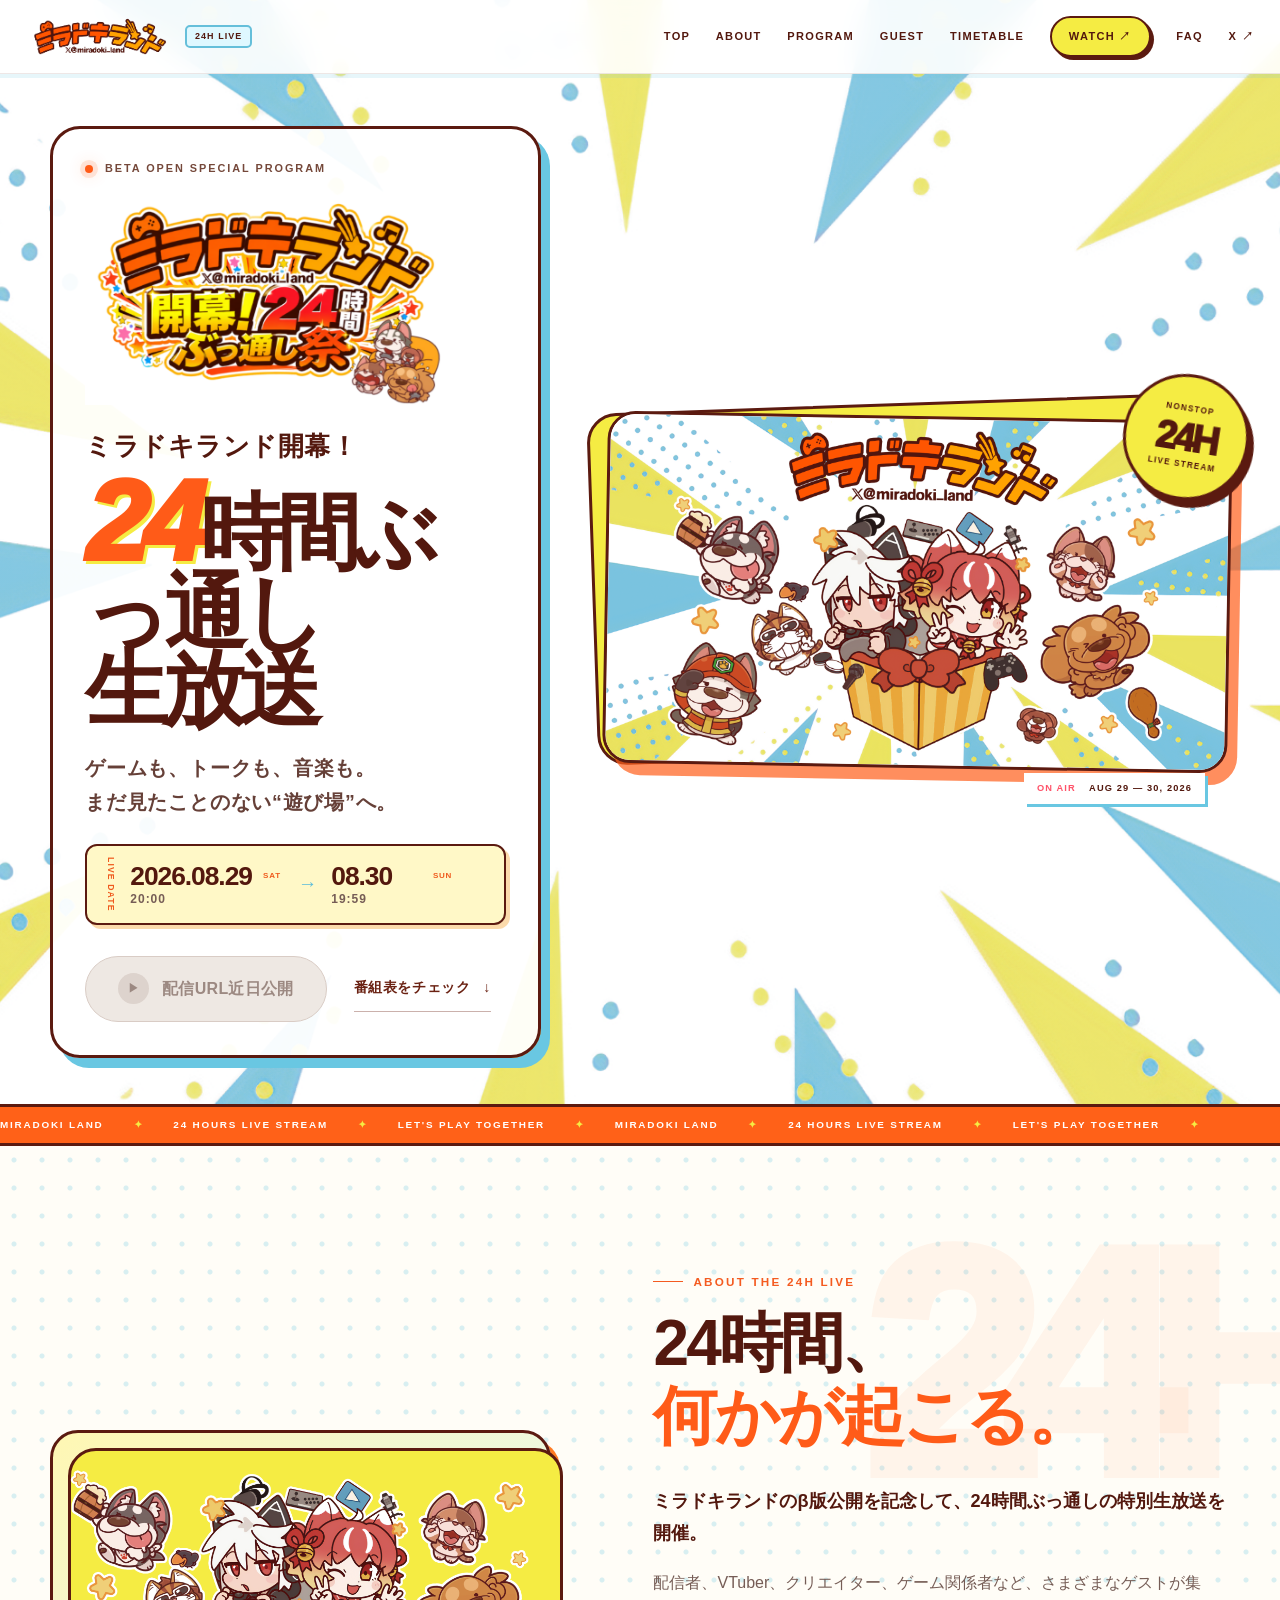
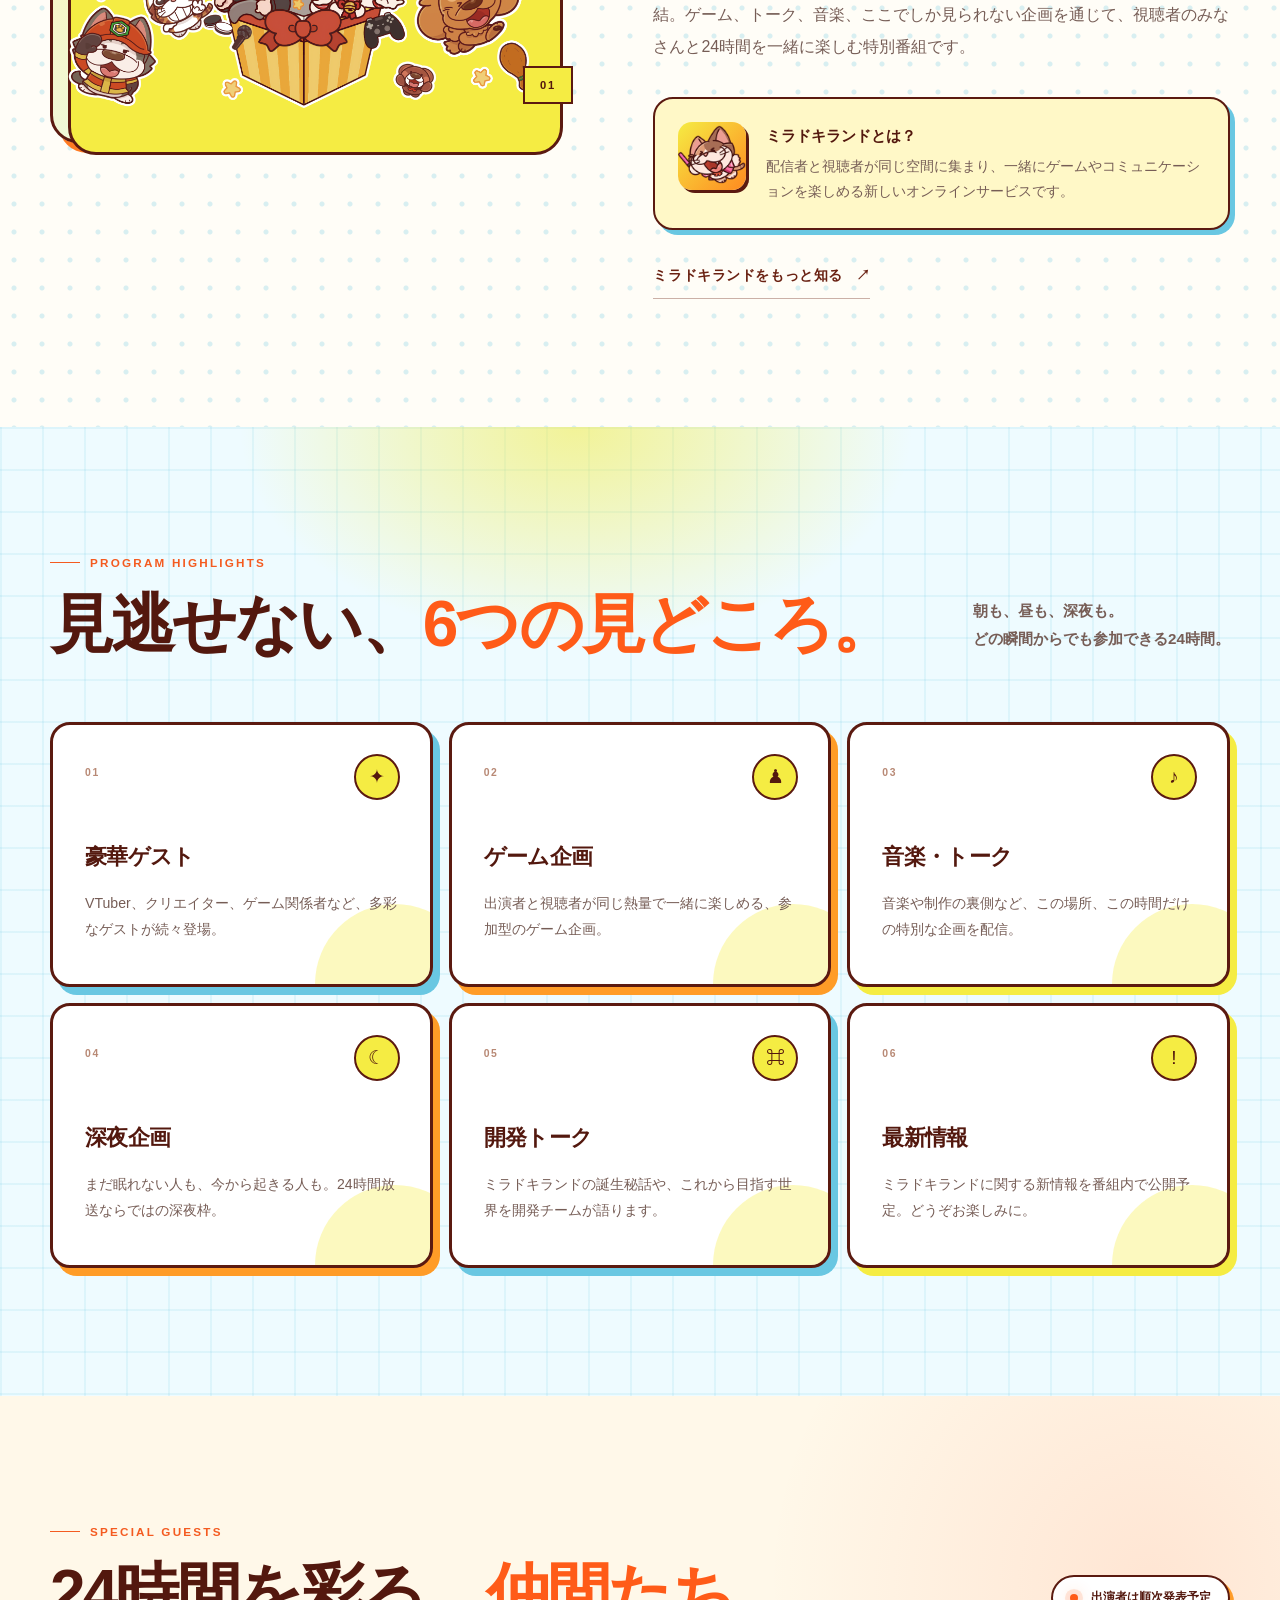
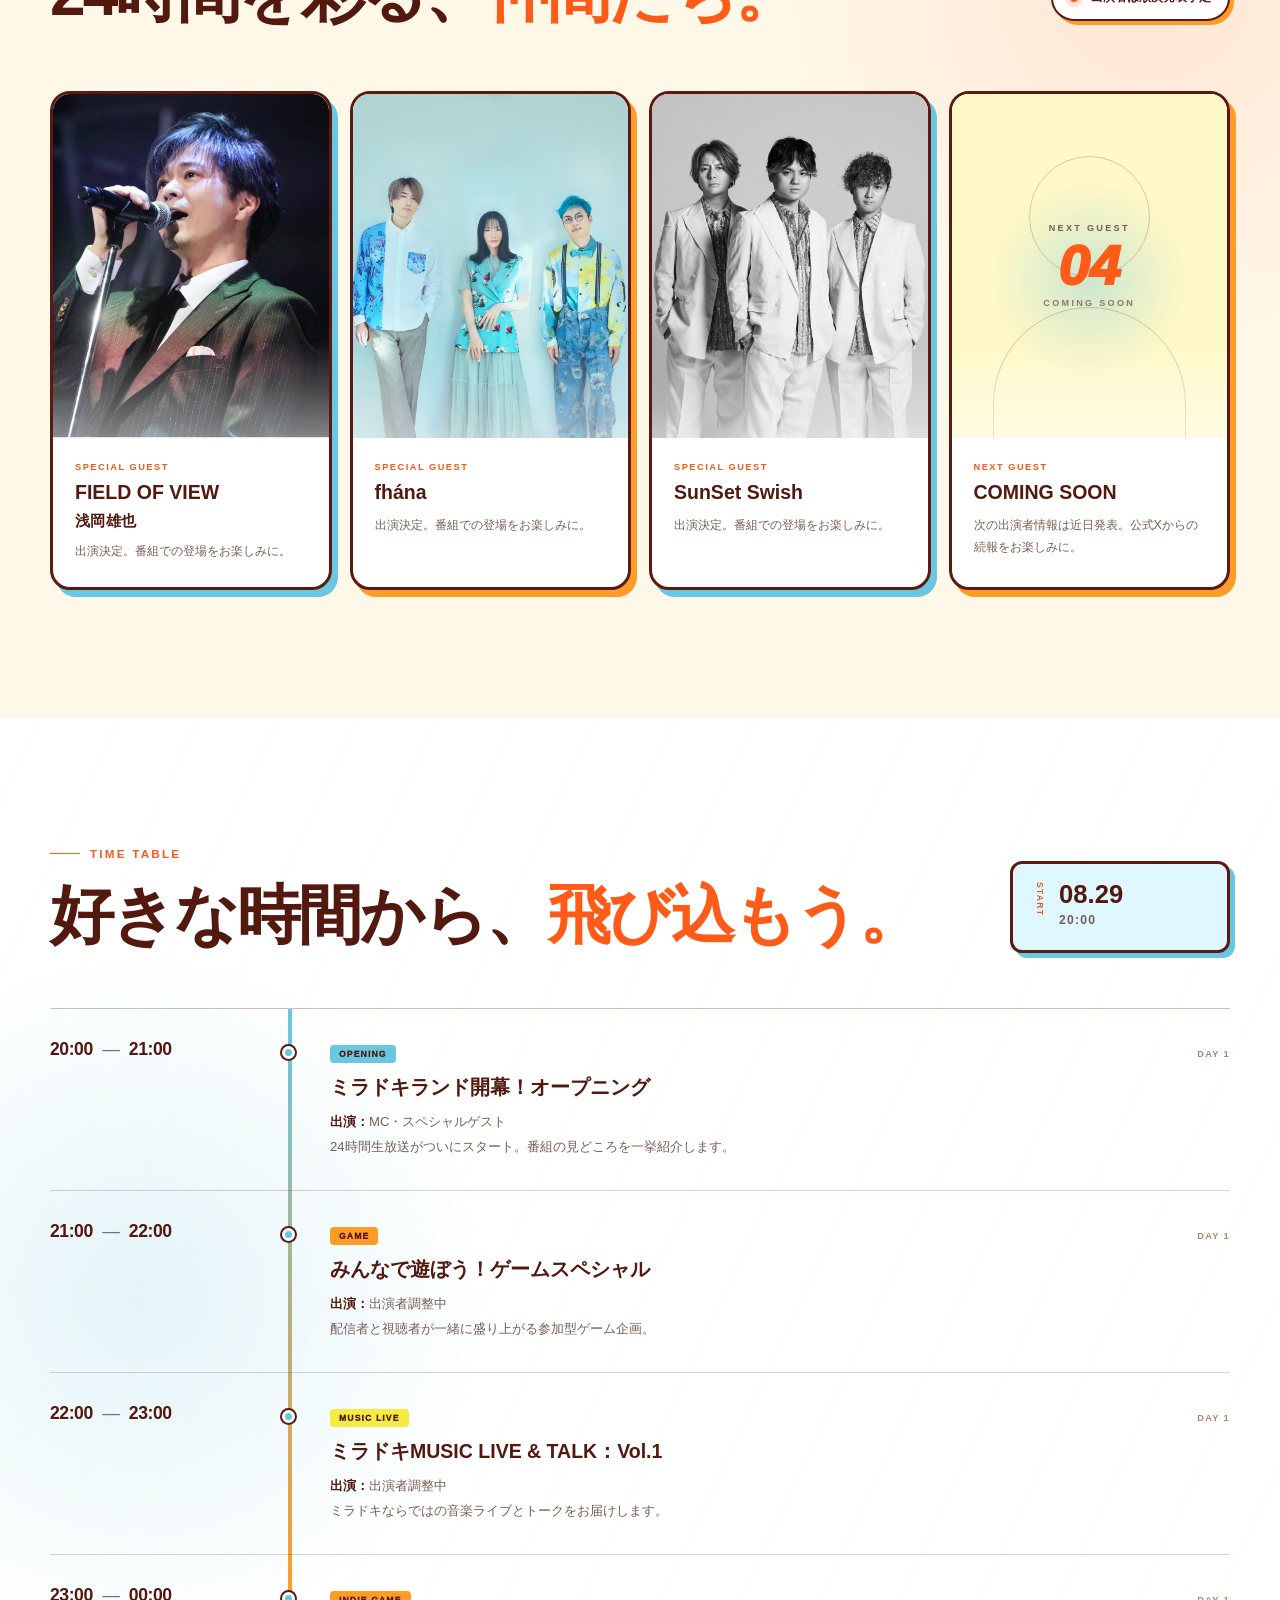
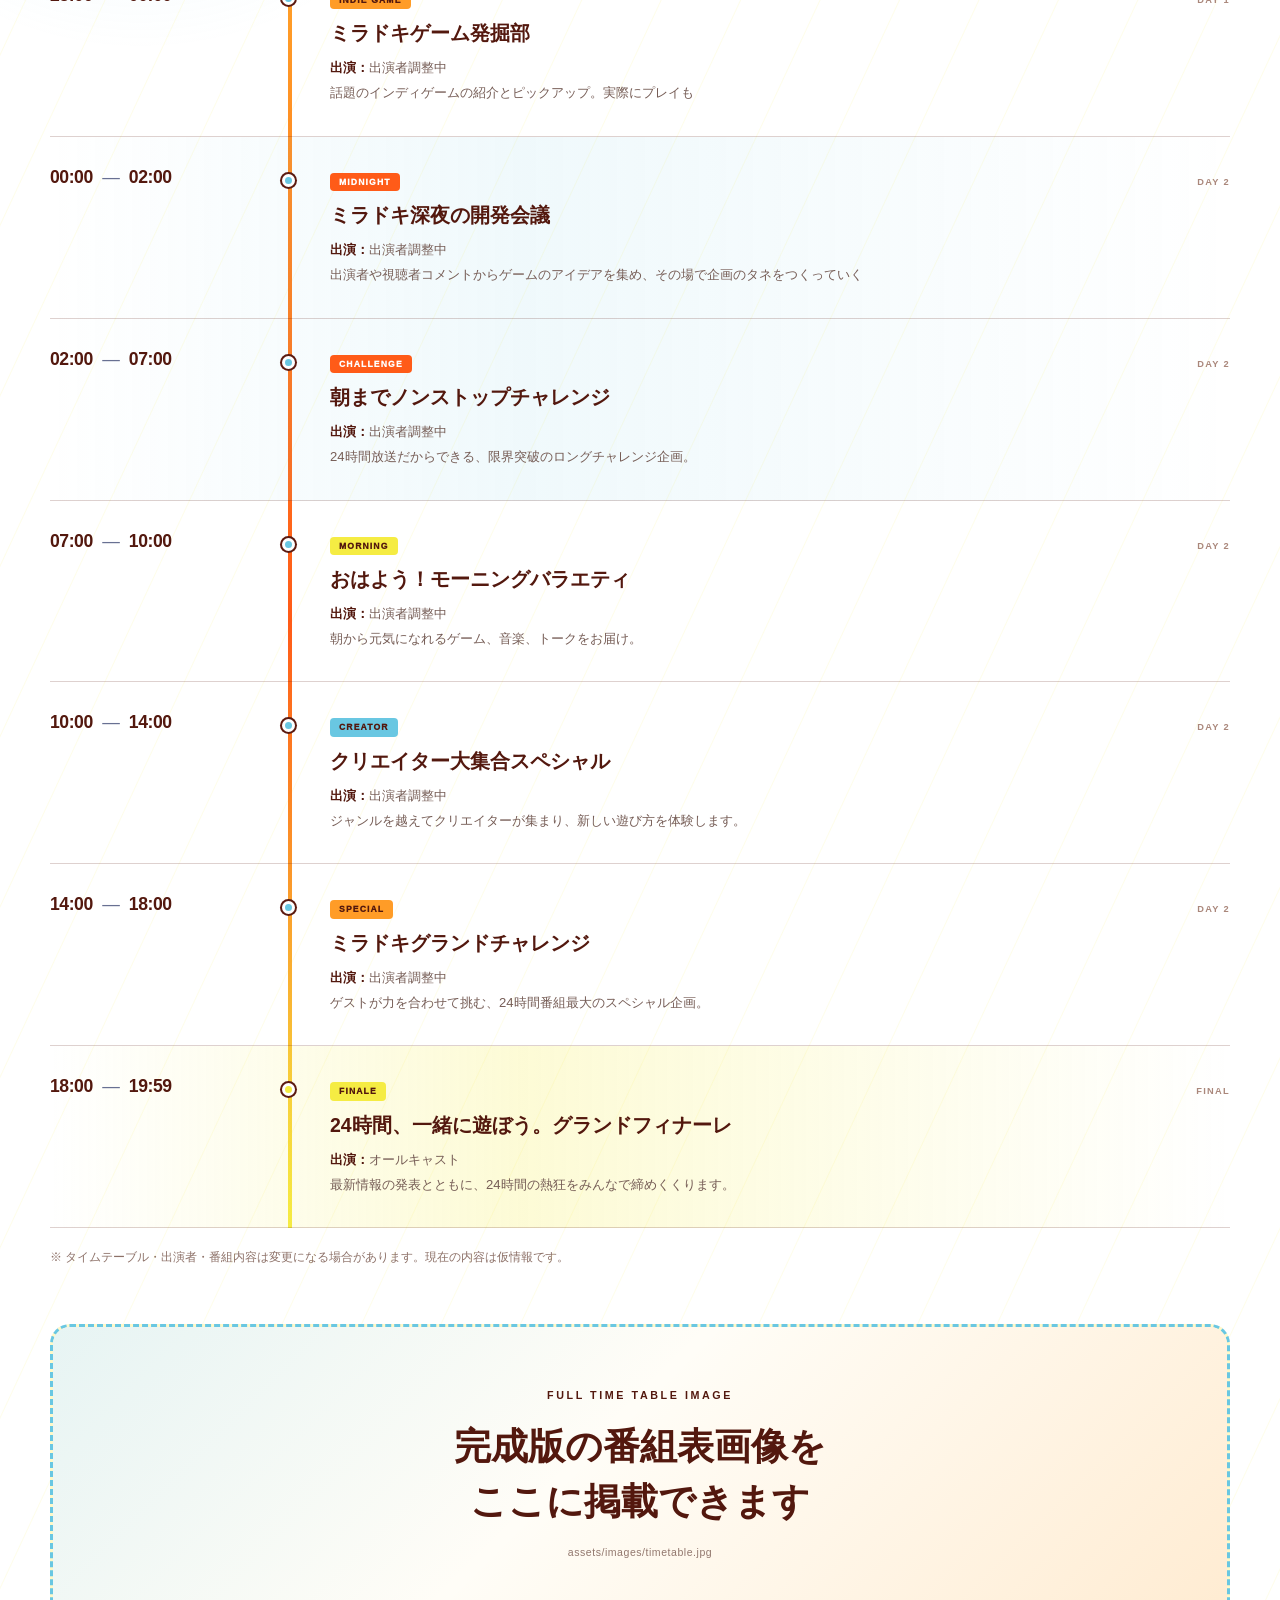
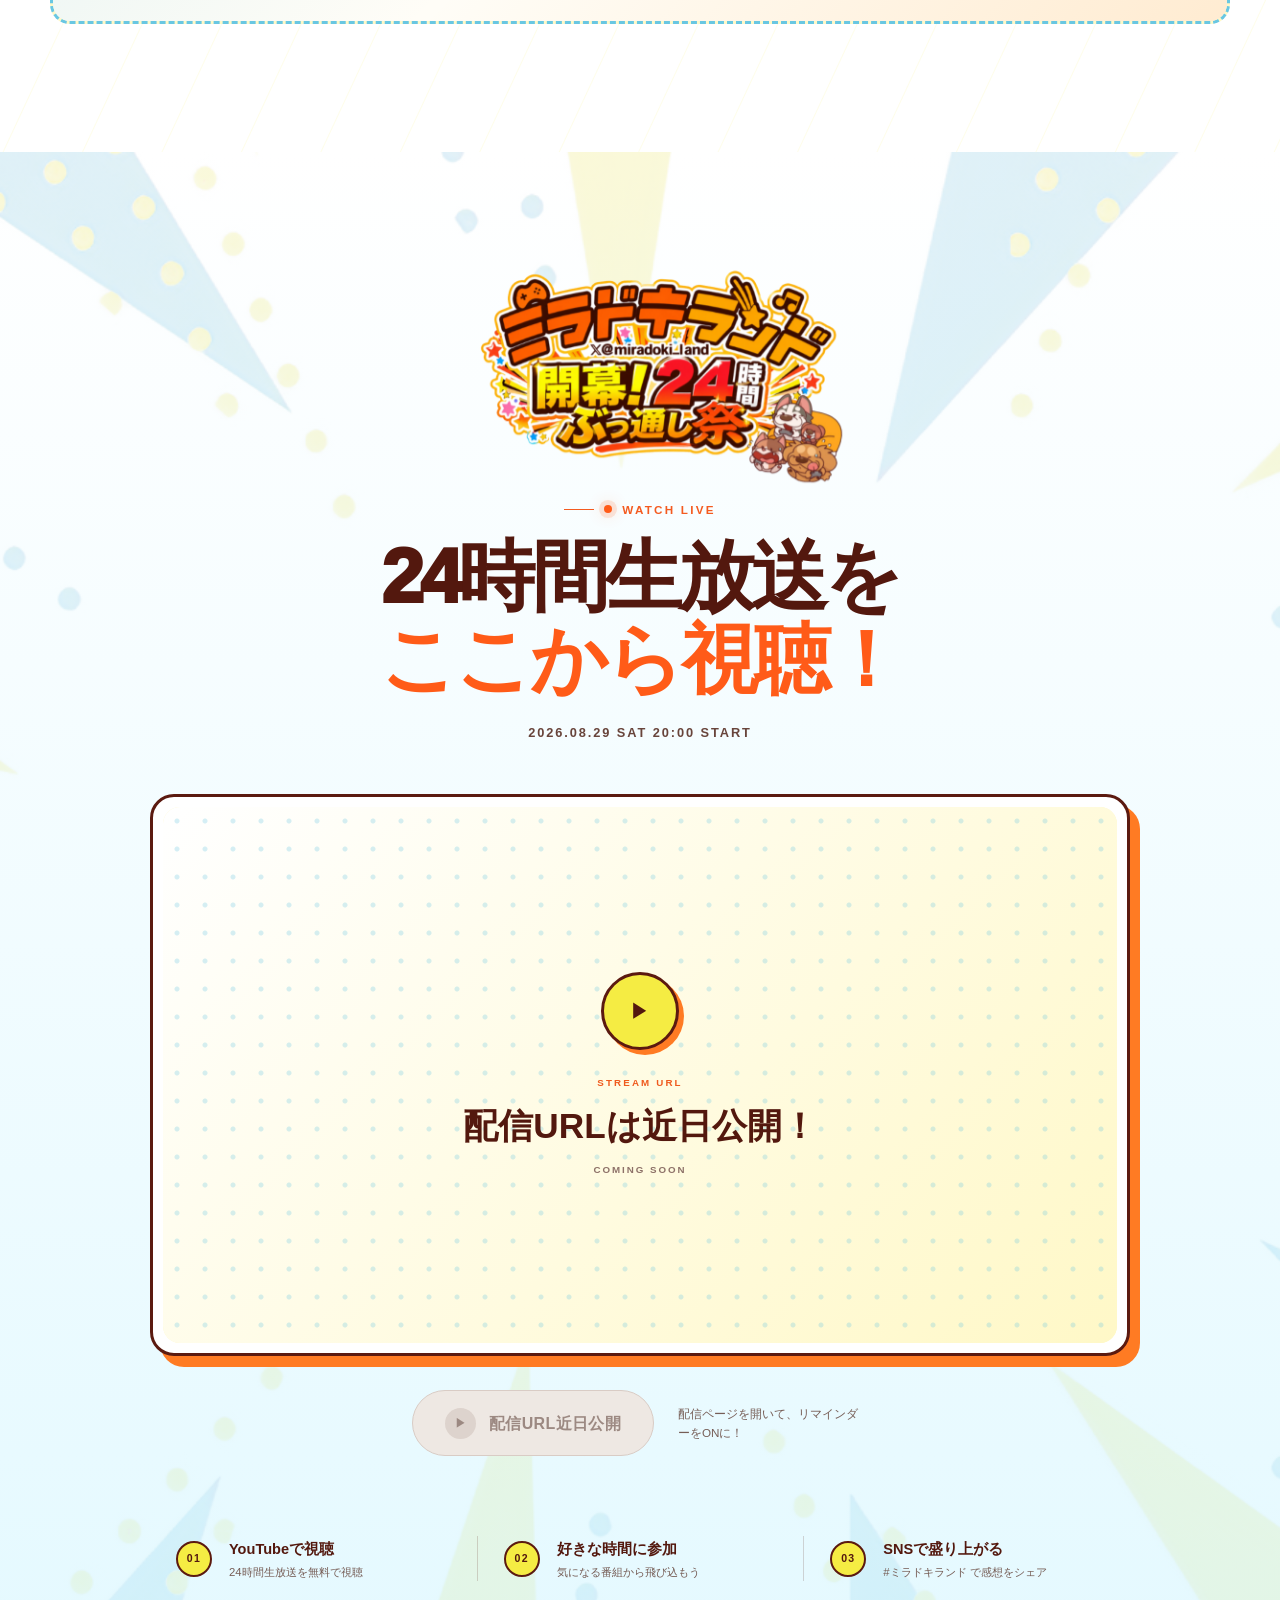
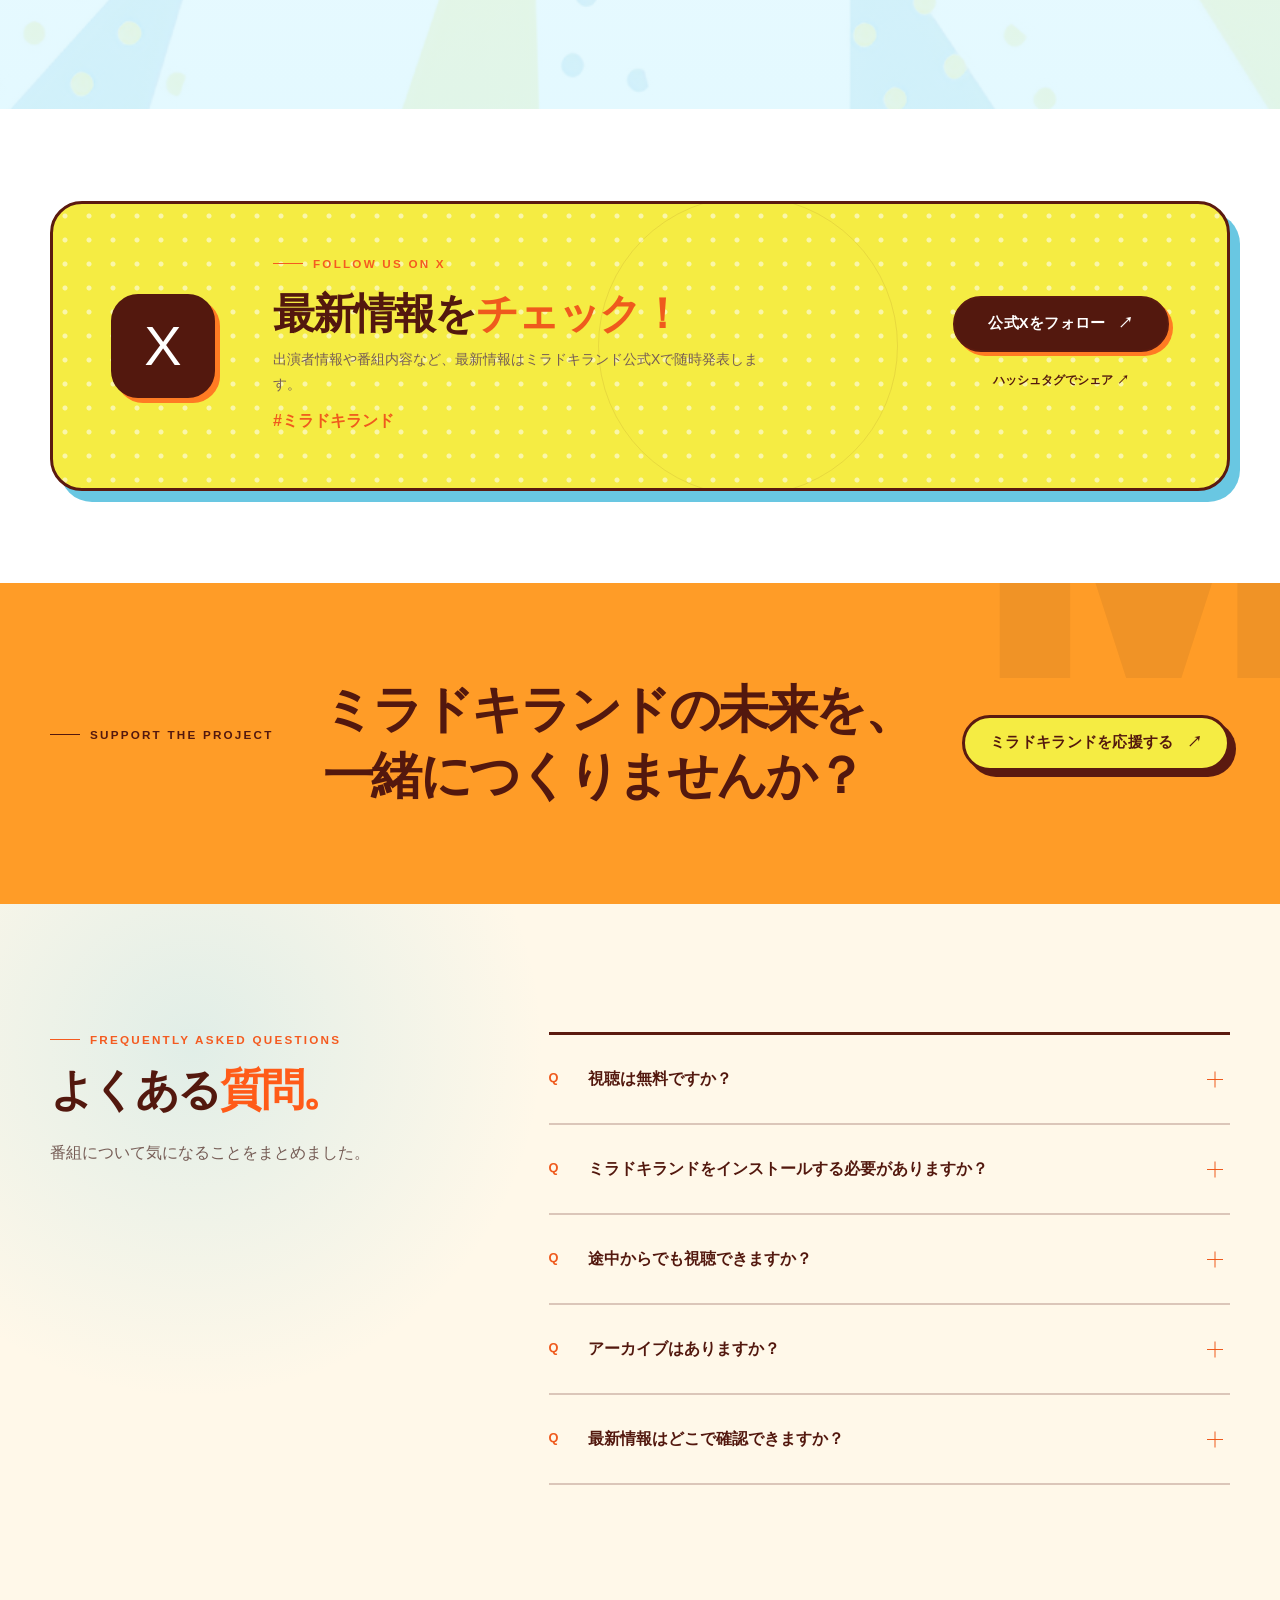
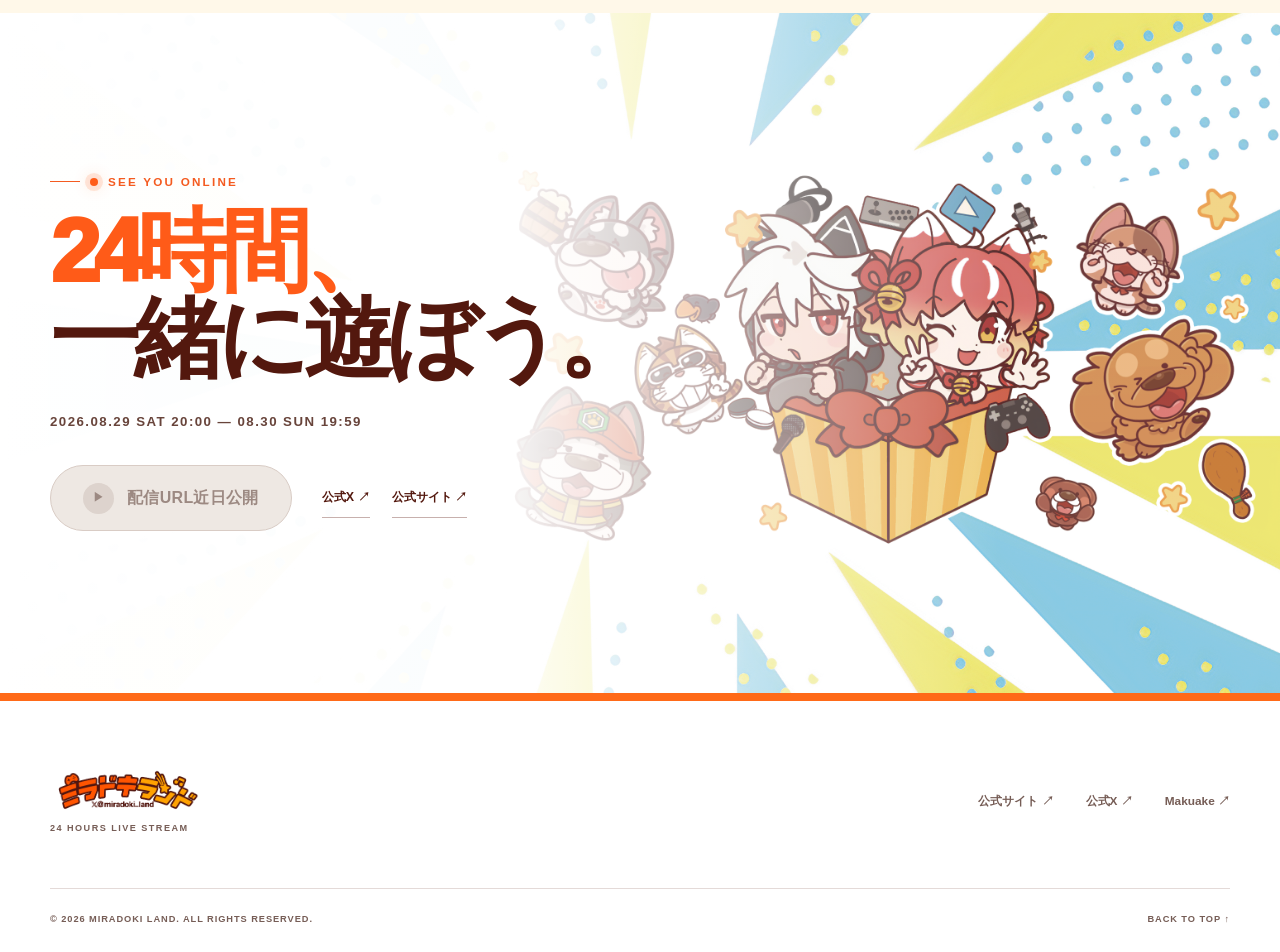
==== commit f4777b19: "タイムテーブルを更新" ====
--- a/index.html
+++ b/index.html
@@ -301,17 +301,27 @@
               <span class="schedule-status">DAY 1</span>
             </article>
             <article class="schedule-item reveal" data-reveal>
-              <time datetime="2026-08-29T21:00">21:00 <span>—</span> 00:00</time>
-              <div class="schedule-content"><span class="schedule-tag tag-purple">GAME</span><h3>みんなで遊ぶ！ゲームスペシャル</h3><p><strong>出演：</strong>出演者調整中</p><p>配信者と視聴者が一緒に盛り上がる参加型ゲーム企画。</p></div>
+              <time datetime="2026-08-29T21:00">21:00 <span>—</span> 22:00</time>
+              <div class="schedule-content"><span class="schedule-tag tag-purple">GAME</span><h3>みんなで遊ぼう！ゲームスペシャル</h3><p><strong>出演：</strong>出演者調整中</p><p>配信者と視聴者が一緒に盛り上がる参加型ゲーム企画。</p></div>
               <span class="schedule-status">DAY 1</span>
             </article>
+            <article class="schedule-item reveal" data-reveal>
+              <time datetime="2026-08-29T22:00">22:00 <span>—</span> 23:00</time>
+              <div class="schedule-content"><span class="schedule-tag tag-yellow">MUSIC LIVE</span><h3>ミラドキMUSIC LIVE &amp; TALK：Vol.1</h3><p><strong>出演：</strong>出演者調整中</p><p>ミラドキならではの音楽ライブとトークをお届けします。</p></div>
+              <span class="schedule-status">DAY 1</span>
+            </article>
+            <article class="schedule-item reveal" data-reveal>
+              <time datetime="2026-08-29T23:00">23:00 <span>—</span> 00:00</time>
+              <div class="schedule-content"><span class="schedule-tag tag-purple">INDIE GAME</span><h3>ミラドキゲーム発掘部</h3><p><strong>出演：</strong>出演者調整中</p><p>話題のインディゲームの紹介とピックアップ。実際にプレイも</p></div>
+              <span class="schedule-status">DAY 1</span>
+            </article>
             <article class="schedule-item schedule-item-night reveal" data-reveal>
-              <time datetime="2026-08-30T00:00">00:00 <span>—</span> 03:00</time>
-              <div class="schedule-content"><span class="schedule-tag tag-pink">MIDNIGHT</span><h3>真夜中のクリエイタートーク</h3><p><strong>出演：</strong>出演者調整中</p><p>制作の舞台裏や、ここでしか聞けないトークを深夜テンションで。</p></div>
+              <time datetime="2026-08-30T00:00">00:00 <span>—</span> 02:00</time>
+              <div class="schedule-content"><span class="schedule-tag tag-pink">MIDNIGHT</span><h3>ミラドキ深夜の開発会議</h3><p><strong>出演：</strong>出演者調整中</p><p>出演者や視聴者コメントからゲームのアイデアを集め、その場で企画のタネをつくっていく</p></div>
               <span class="schedule-status">DAY 2</span>
             </article>
             <article class="schedule-item schedule-item-night reveal" data-reveal>
-              <time datetime="2026-08-30T03:00">03:00 <span>—</span> 07:00</time>
+              <time datetime="2026-08-30T02:00">02:00 <span>—</span> 07:00</time>
               <div class="schedule-content"><span class="schedule-tag tag-pink">CHALLENGE</span><h3>朝までノンストップチャレンジ</h3><p><strong>出演：</strong>出演者調整中</p><p>24時間放送だからできる、限界突破のロングチャレンジ企画。</p></div>
               <span class="schedule-status">DAY 2</span>
             </article>
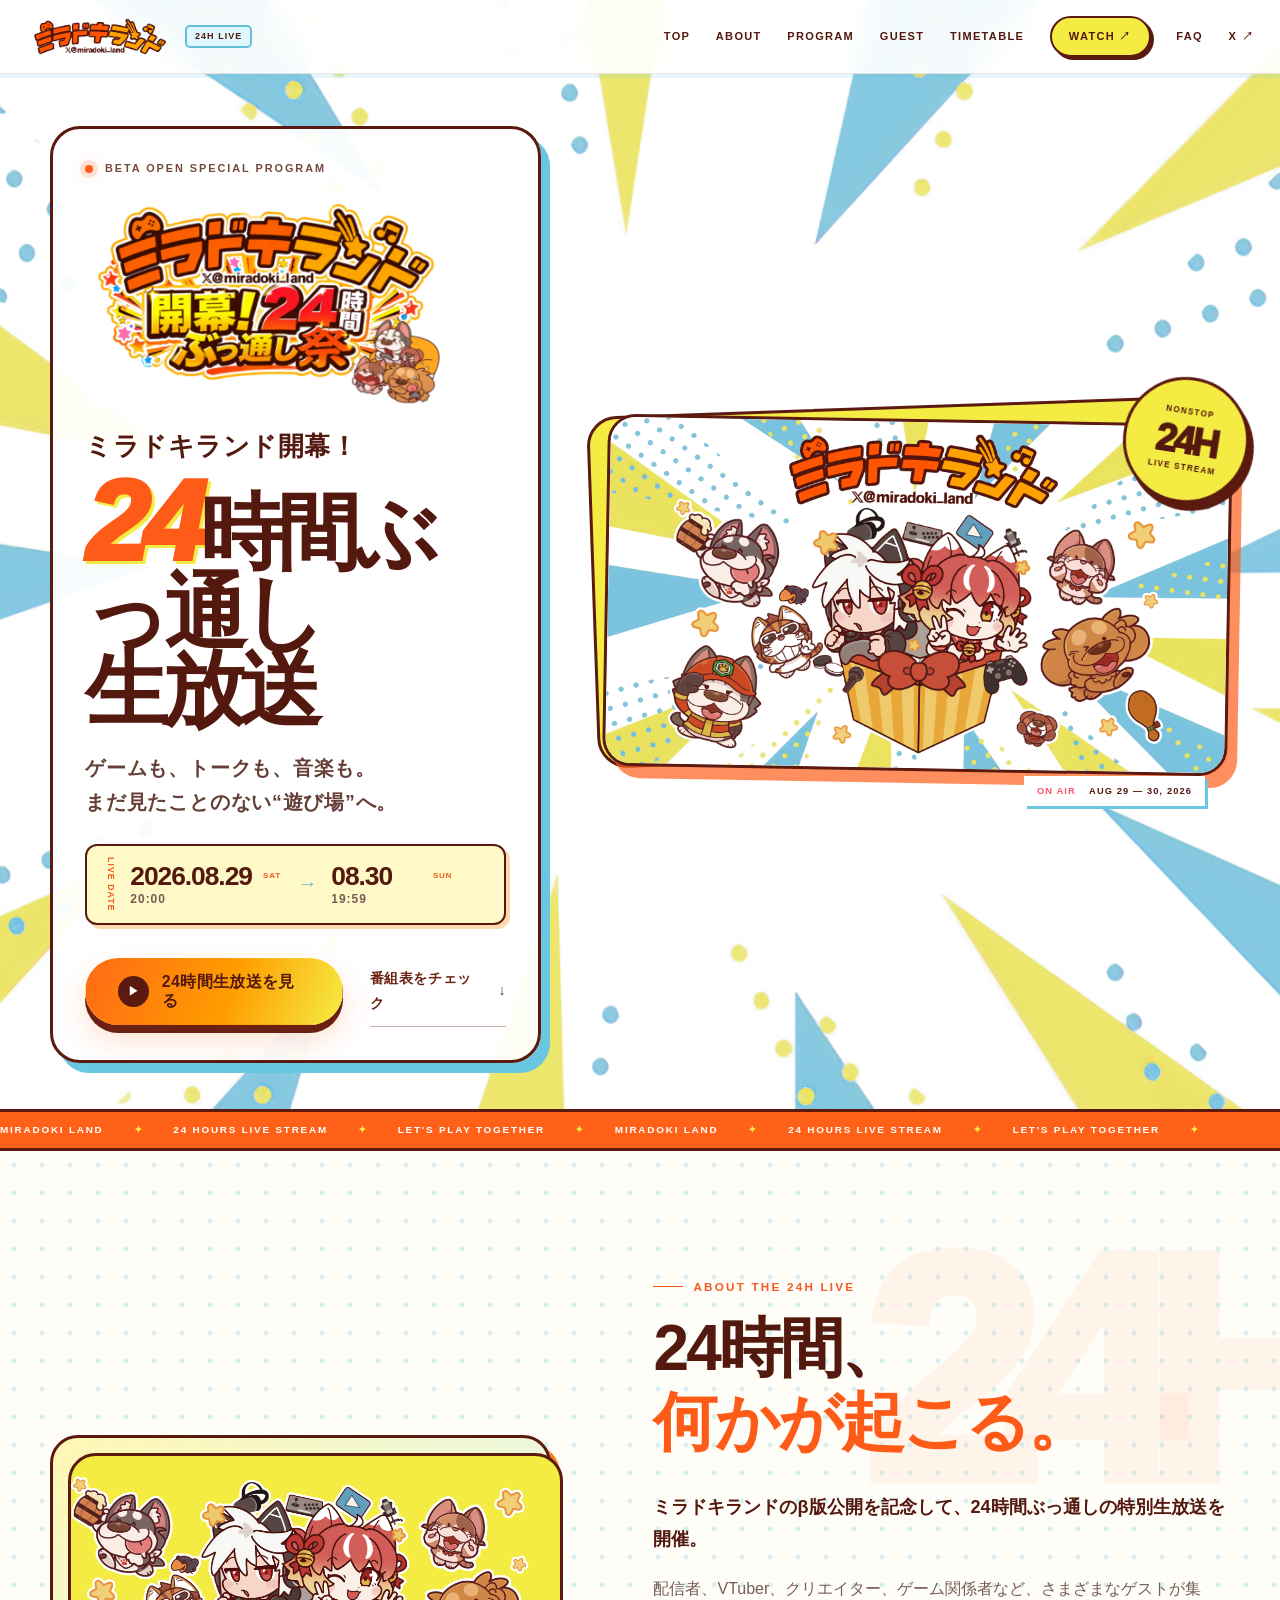
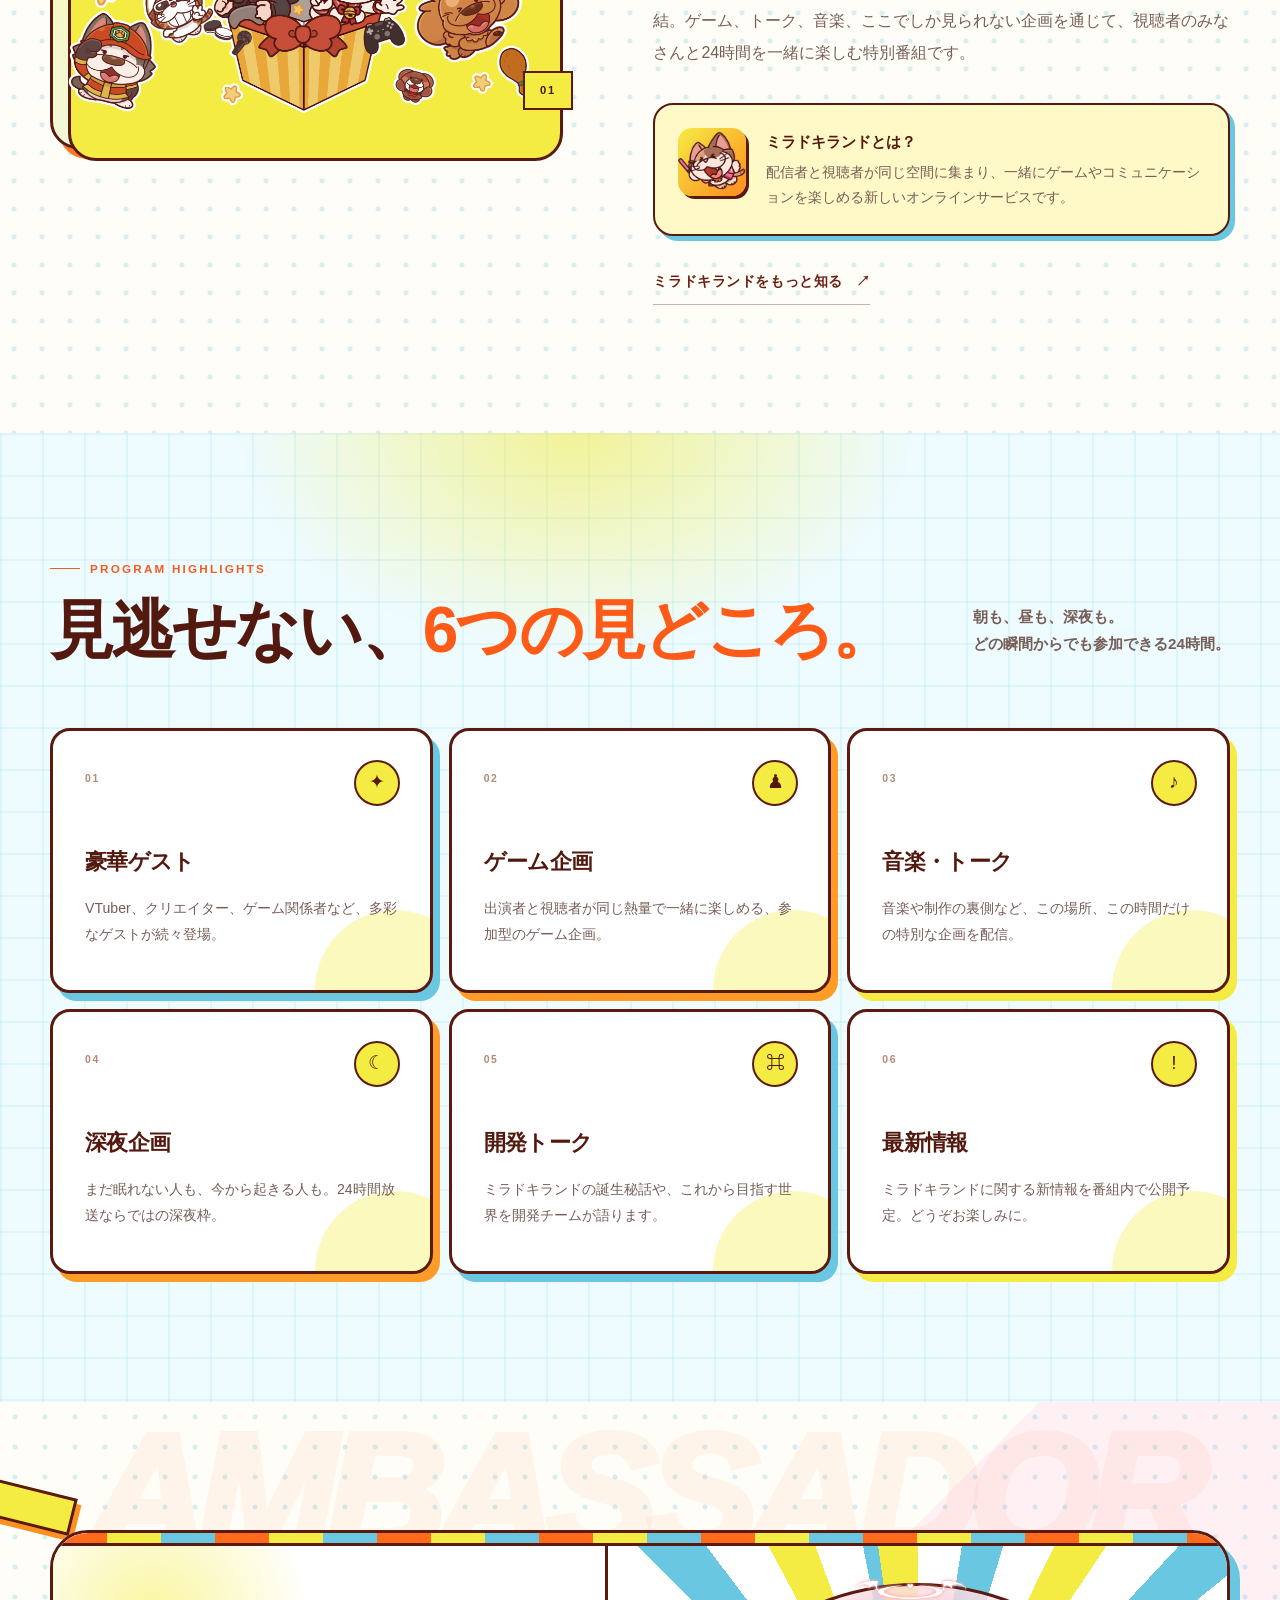
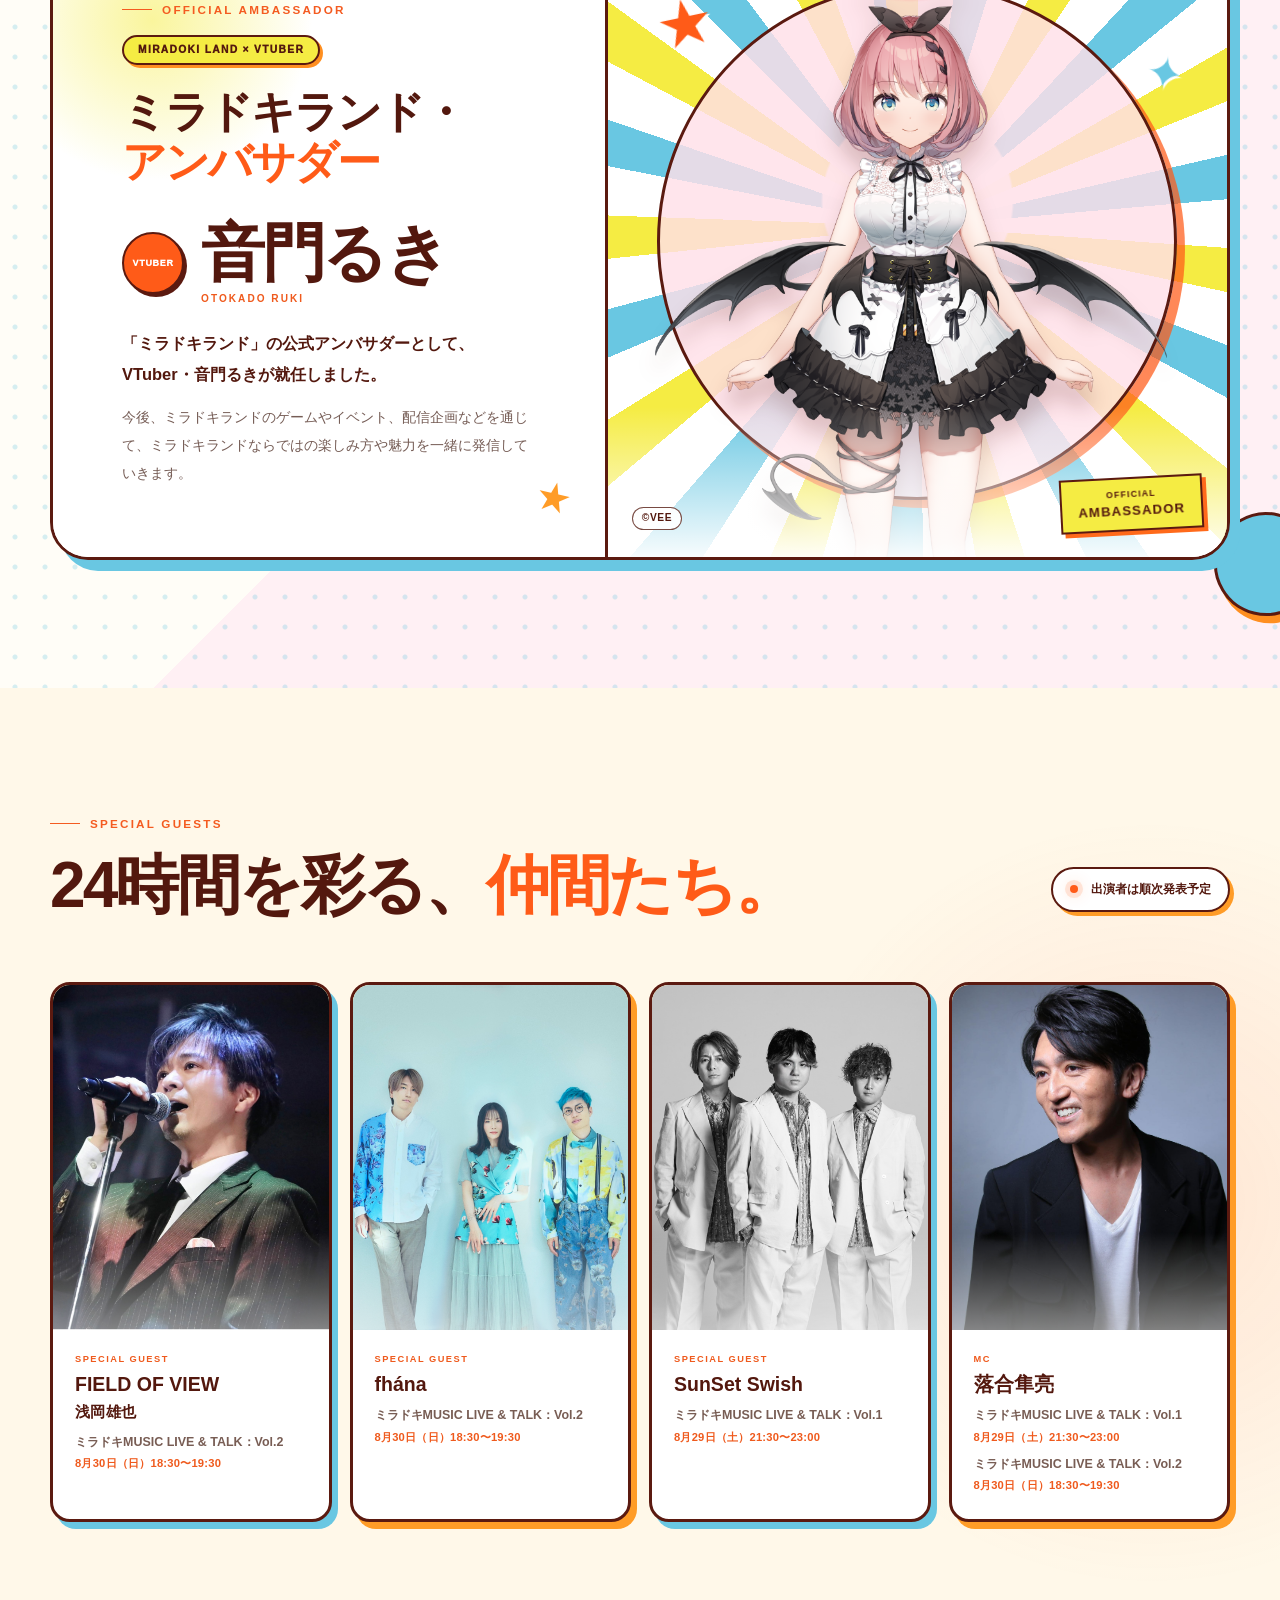
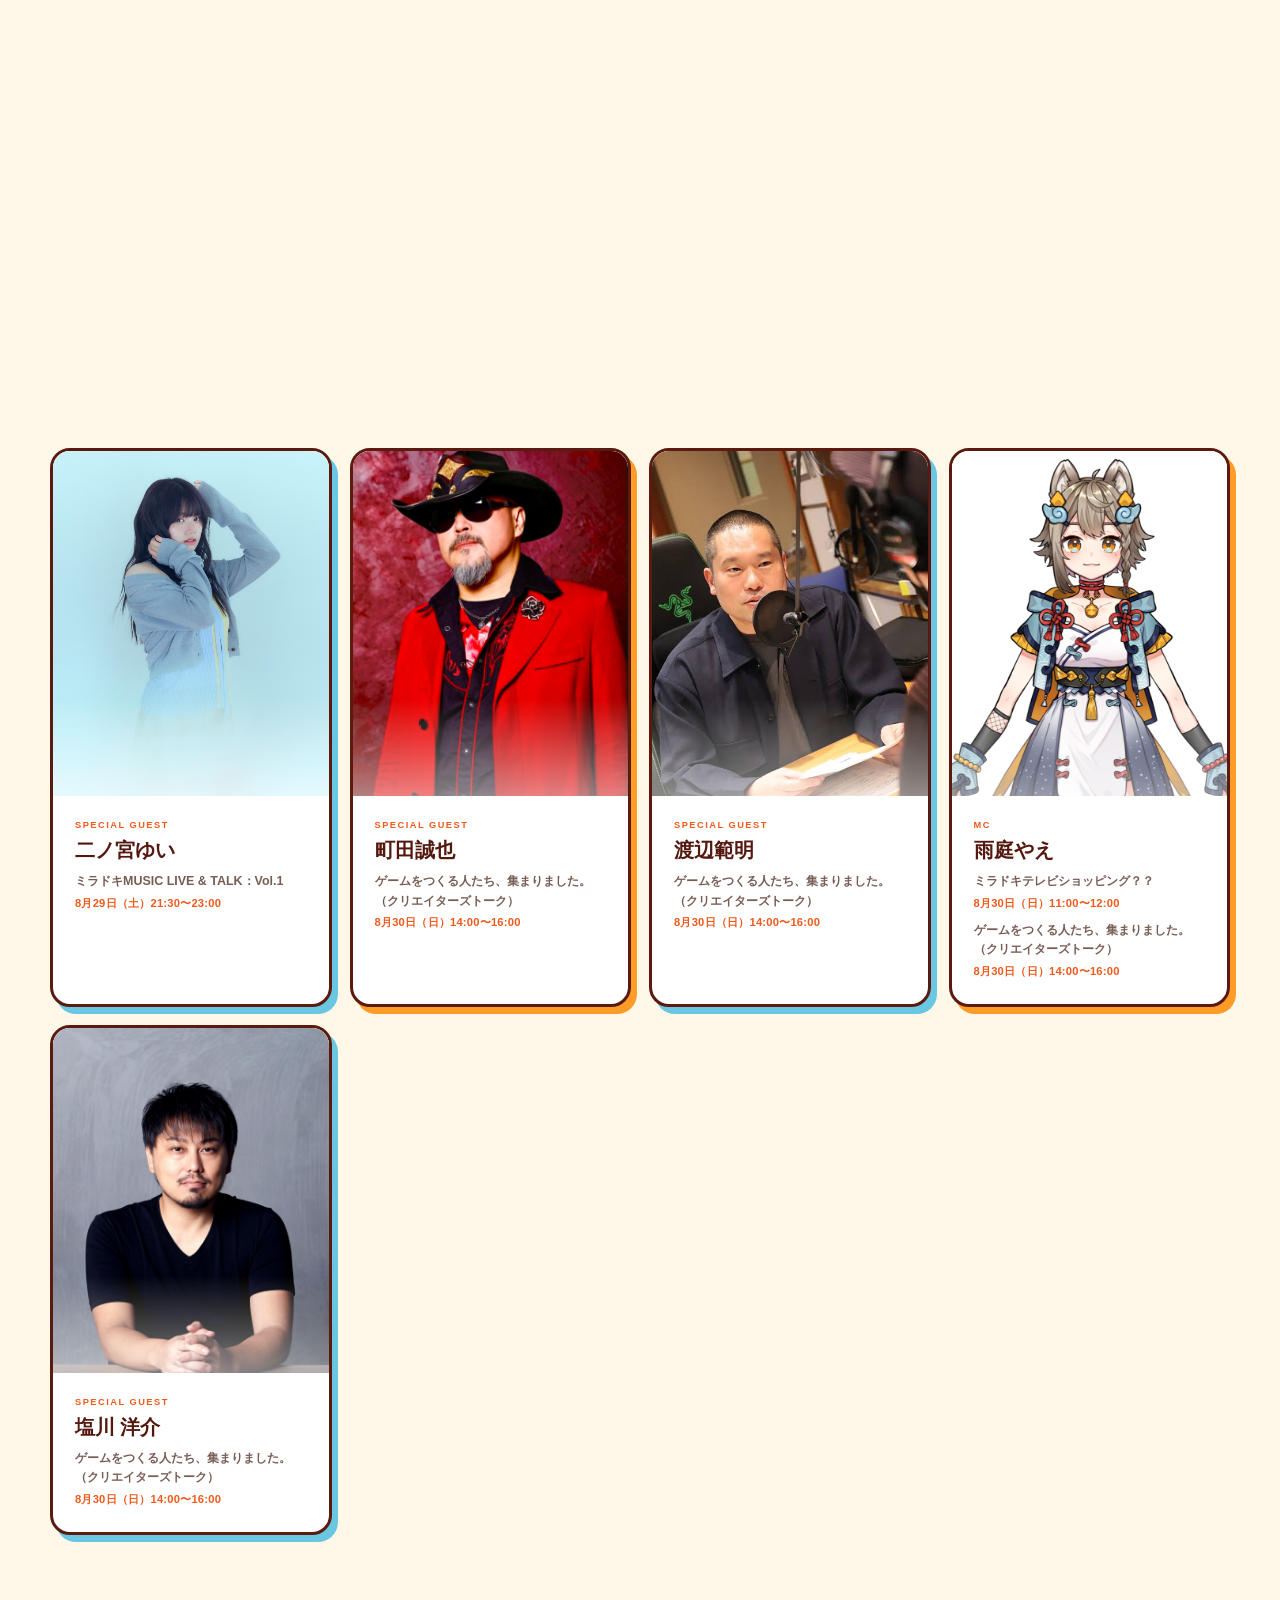
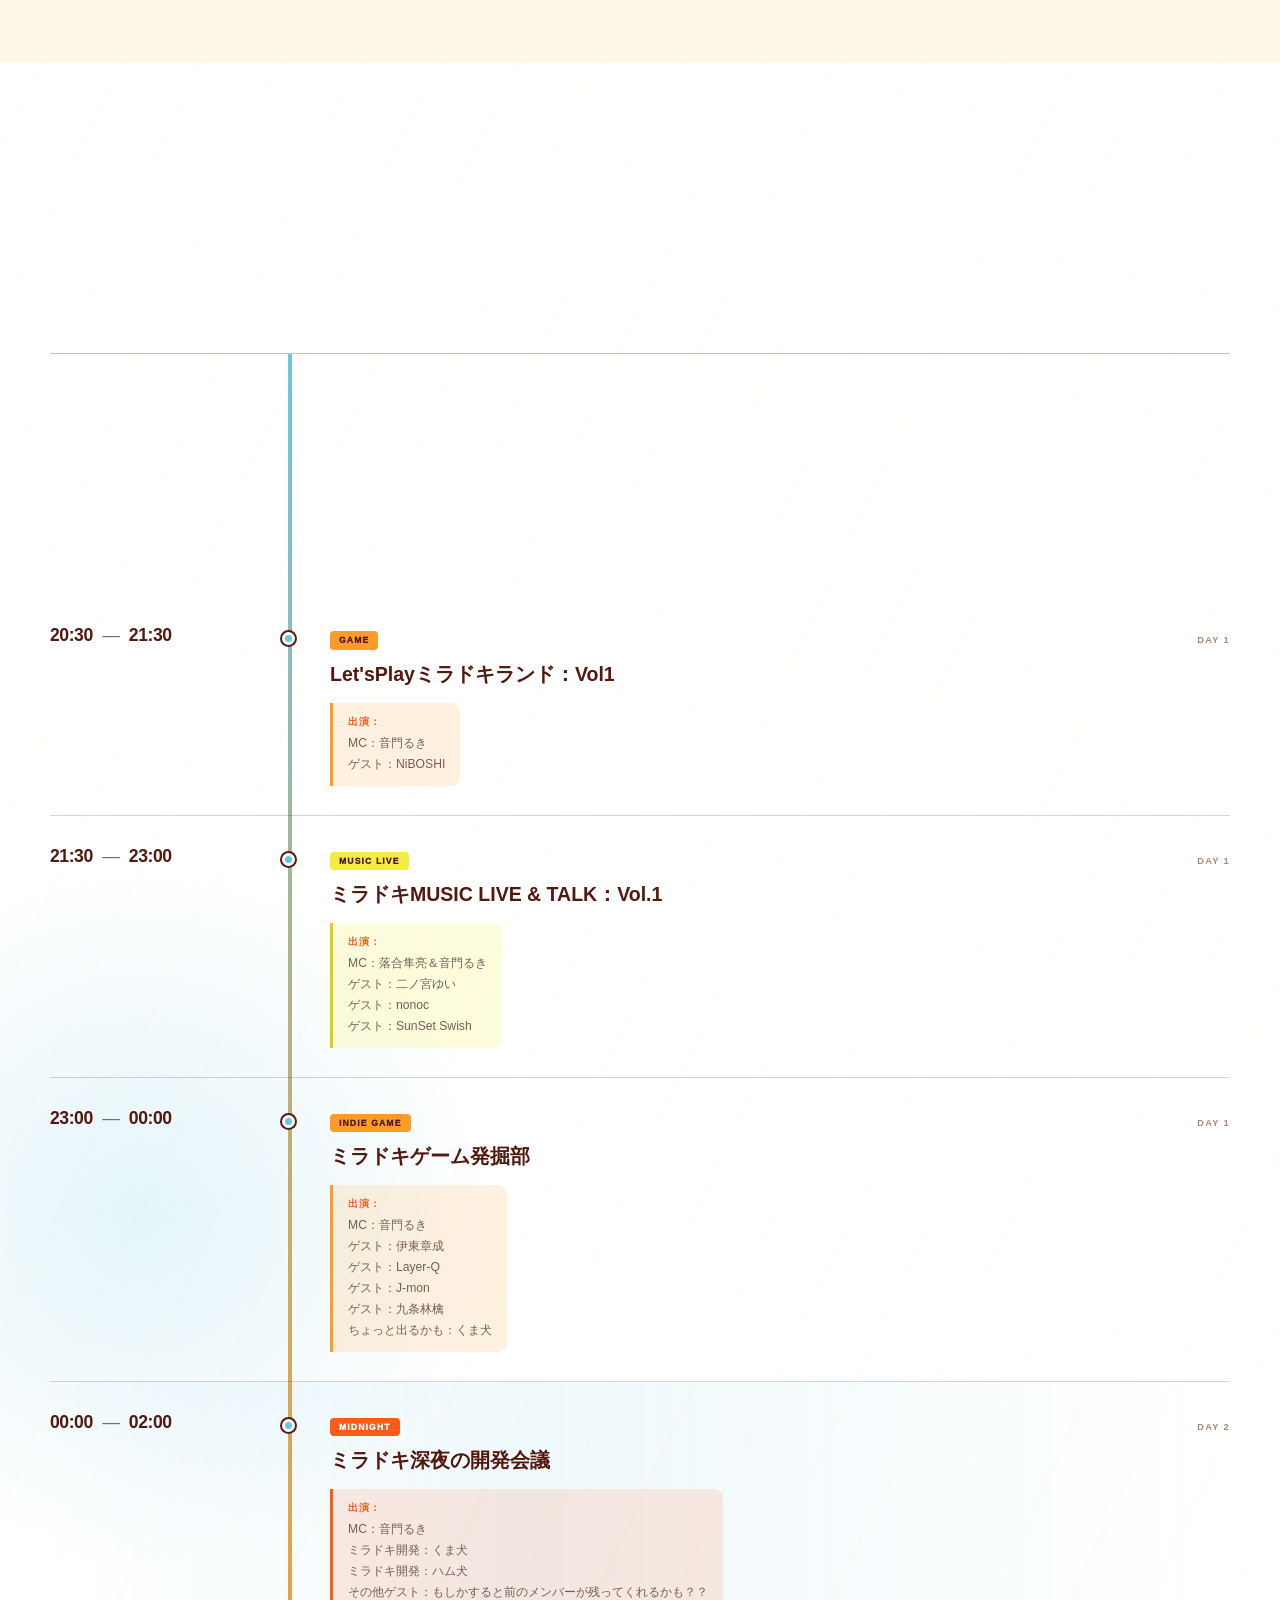
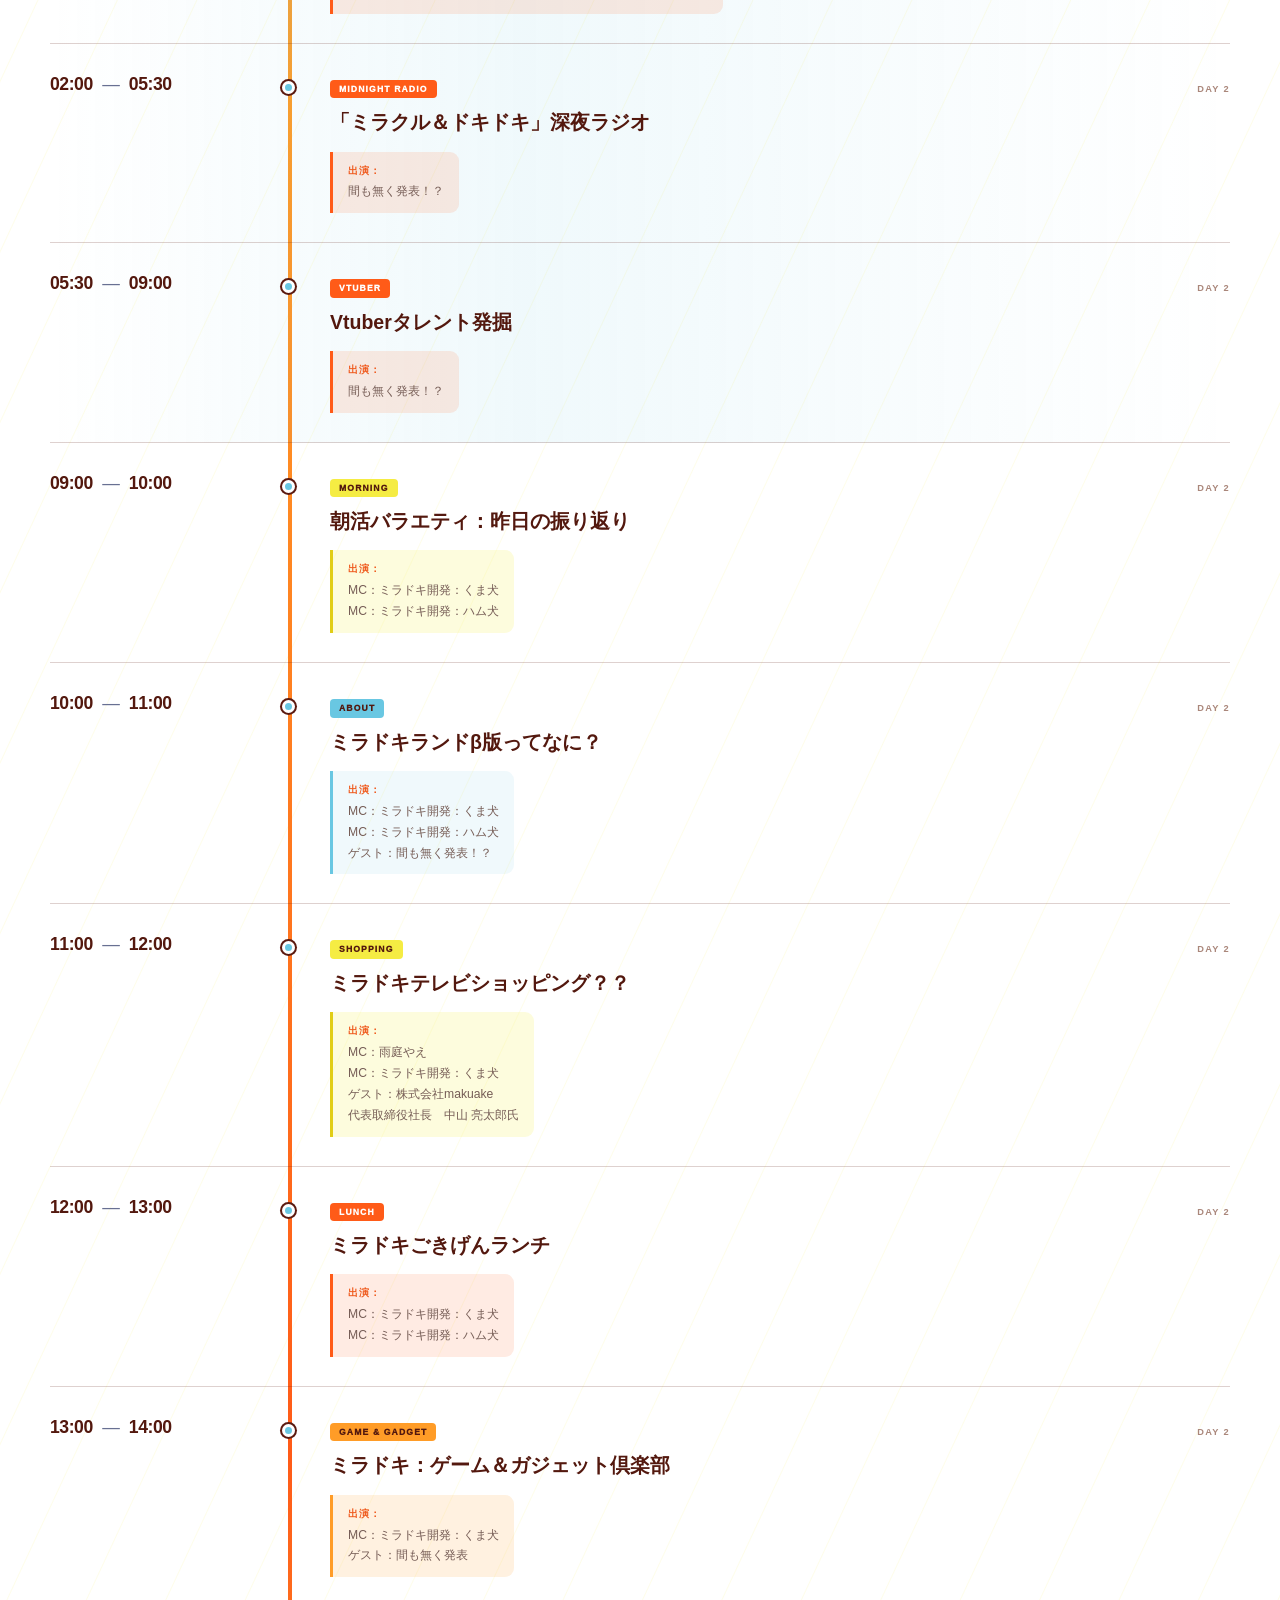
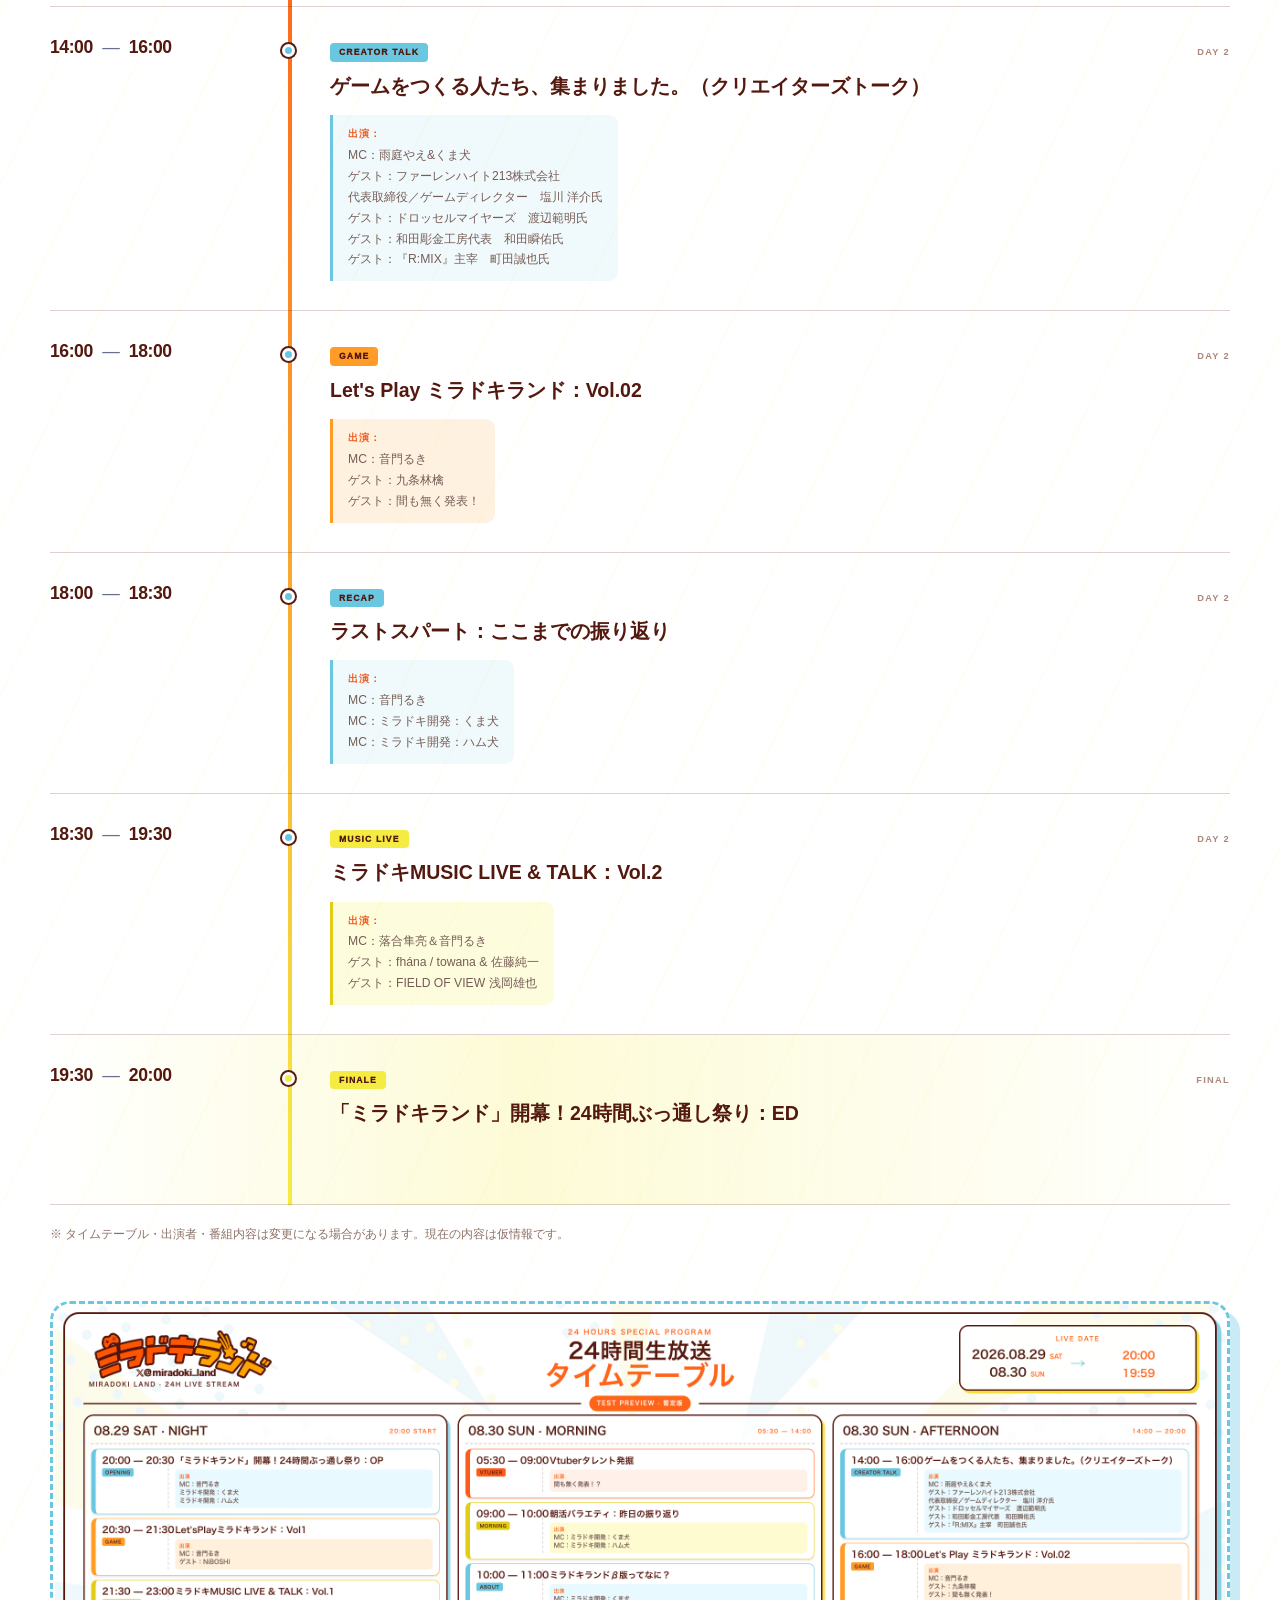
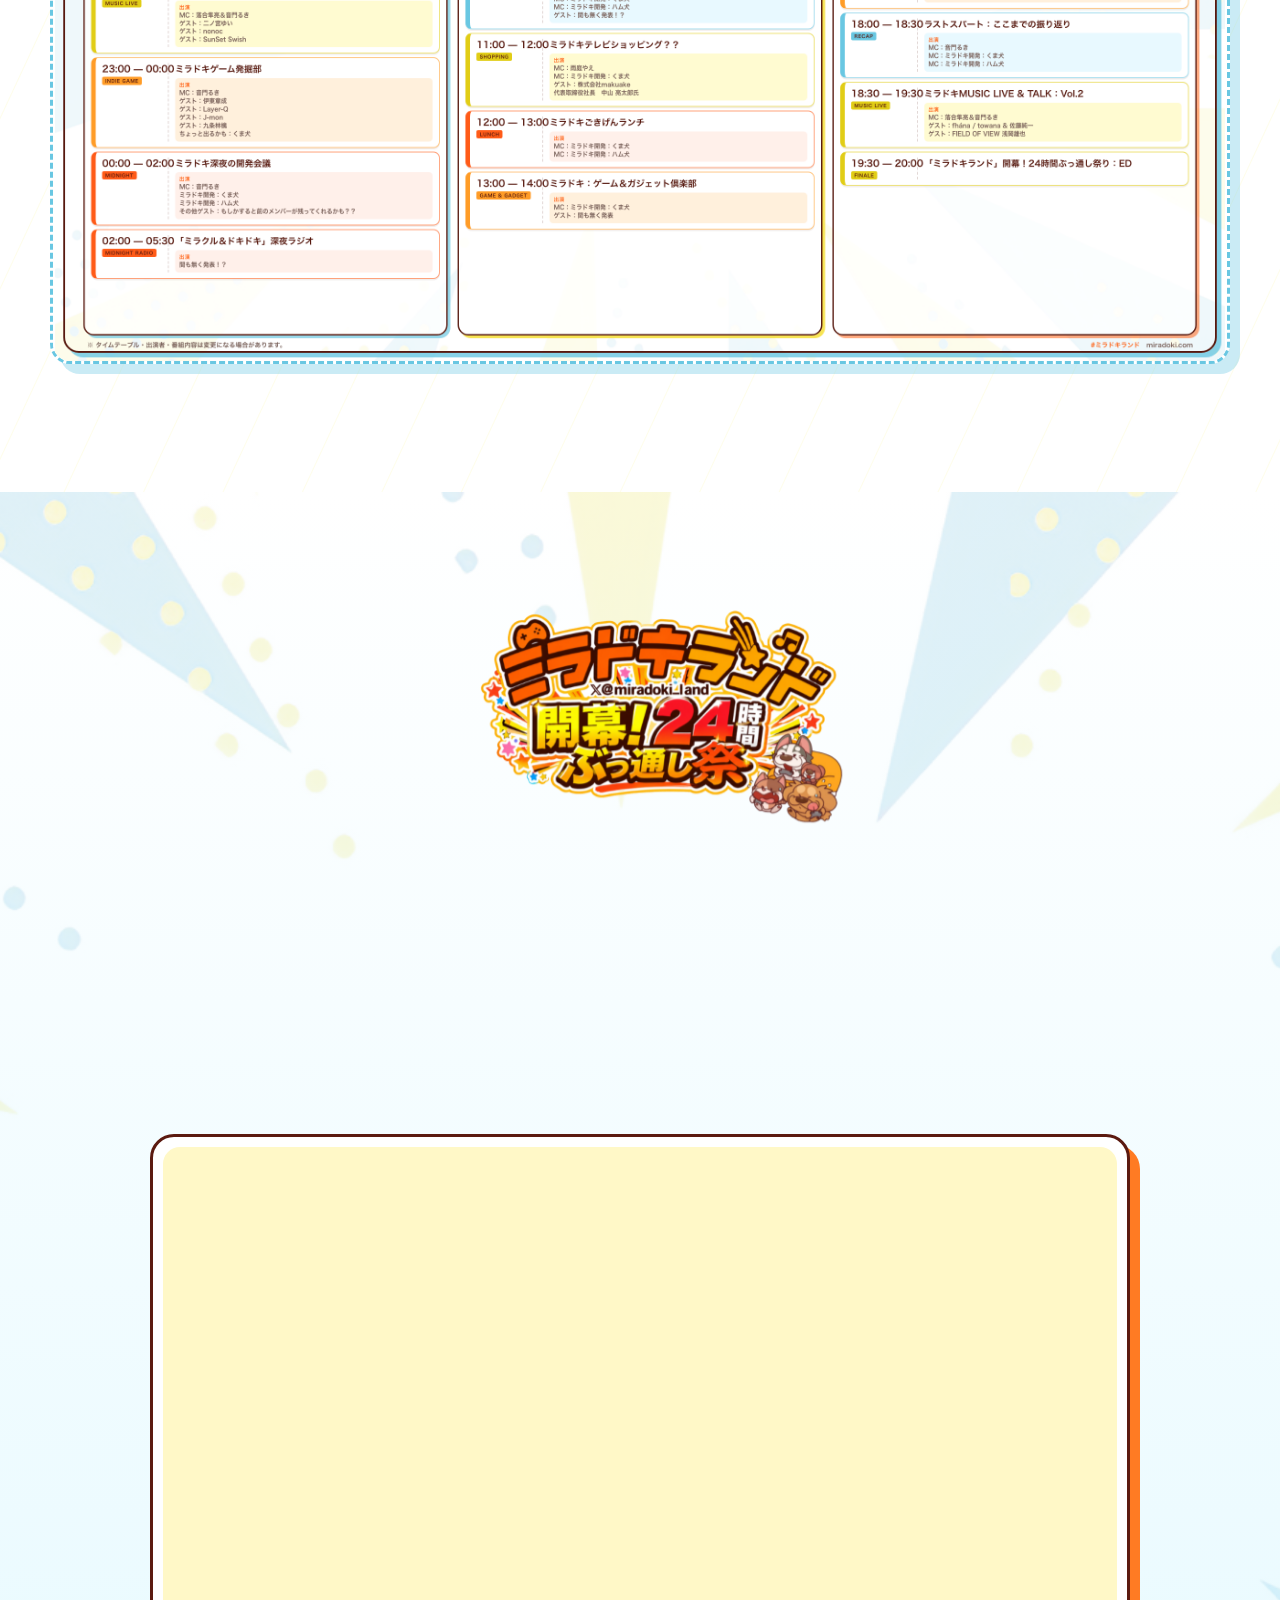
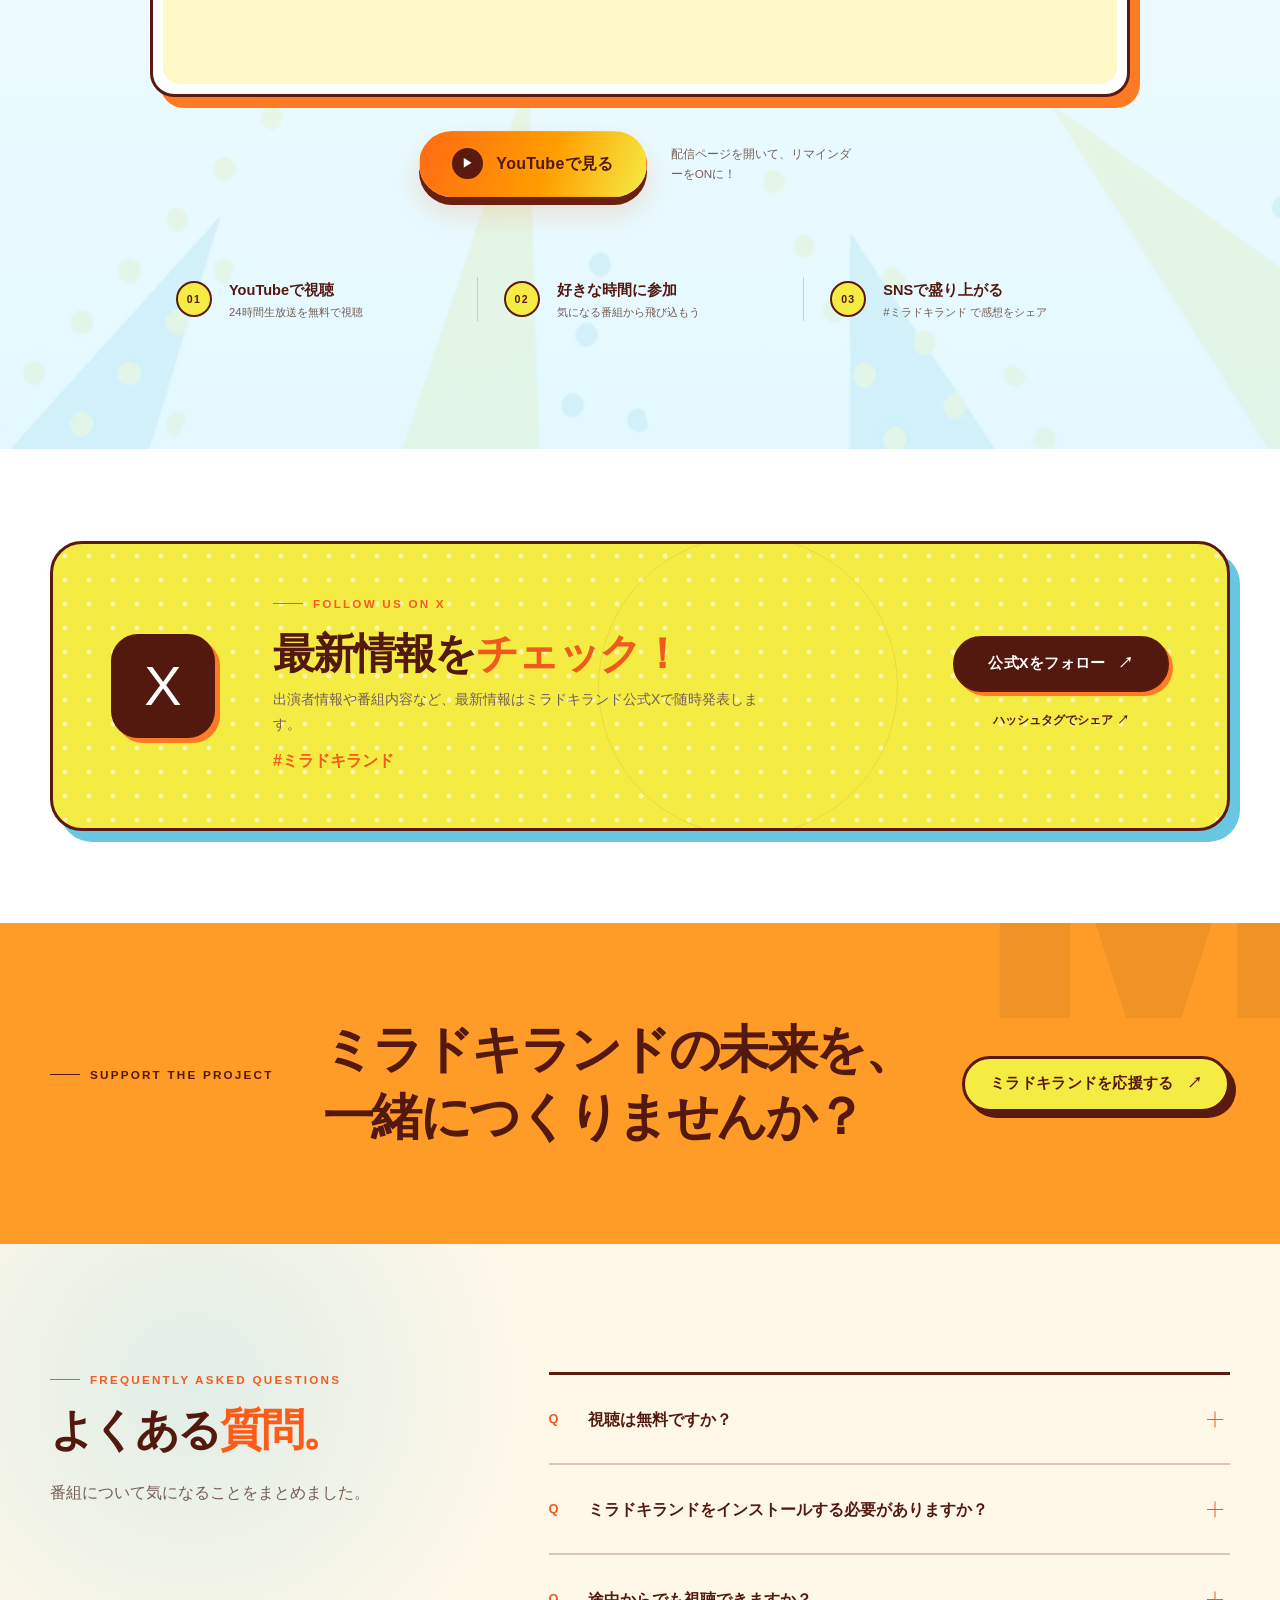
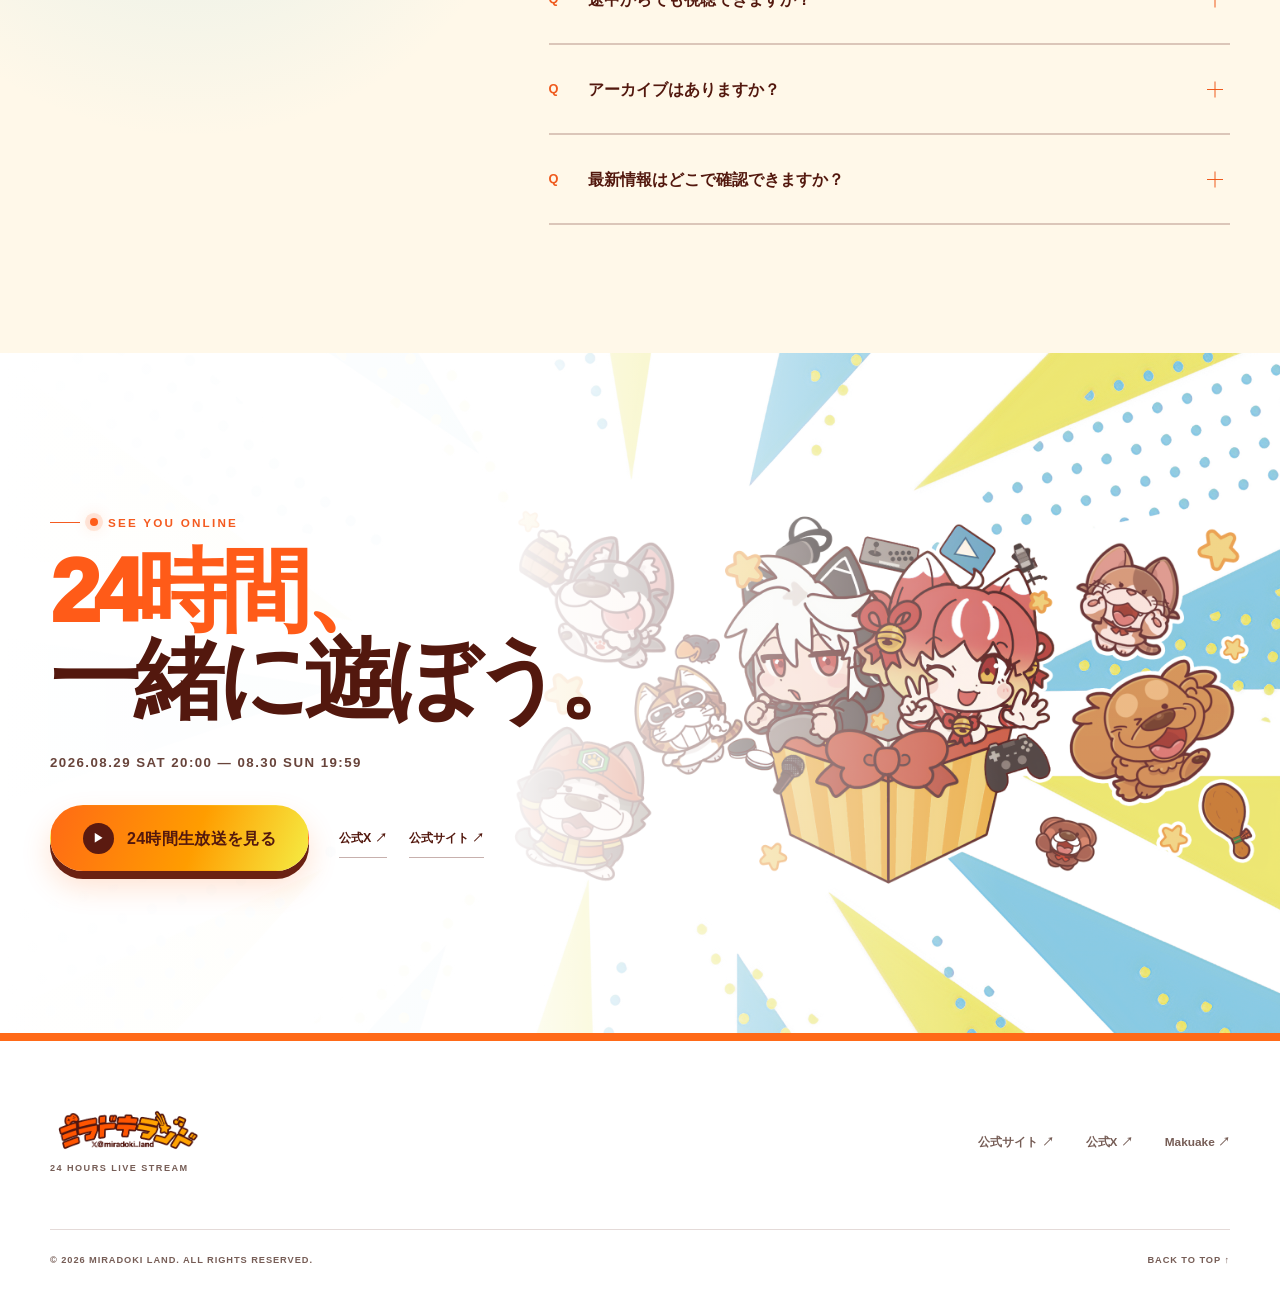
==== commit 38de72e0: "LPの出演者・番組表・配信情報を更新" ====
--- a/index.html
+++ b/index.html
@@ -226,6 +226,39 @@
       </section>
 
       <!-- =========================
+           AMBASSADOR
+      ========================== -->
+      <section class="section ambassador" id="ambassador" aria-labelledby="ambassador-title">
+        <div class="ambassador-wordmark" aria-hidden="true">AMBASSADOR</div>
+        <div class="container">
+          <div class="ambassador-card reveal" data-reveal>
+            <div class="ambassador-copy">
+              <p class="section-label">OFFICIAL AMBASSADOR</p>
+              <span class="ambassador-badge">MIRADOKI LAND × VTUBER</span>
+              <h2 class="section-title ambassador-title" id="ambassador-title"><span class="ambassador-title-brand">ミラドキランド・</span><span>アンバサダー</span></h2>
+
+              <div class="ambassador-profile">
+                <span class="ambassador-profile-role">VTUBER</span>
+                <p><strong>音門るき</strong><small>OTOKADO RUKI</small></p>
+              </div>
+
+              <p class="ambassador-lead">「ミラドキランド」の公式アンバサダーとして、VTuber・音門るきが就任しました。</p>
+              <p class="ambassador-description">今後、ミラドキランドのゲームやイベント、配信企画などを通じて、ミラドキランドならではの楽しみ方や魅力を一緒に発信していきます。</p>
+            </div>
+
+            <figure class="ambassador-visual image-shell" data-image-shell>
+              <span class="ambassador-spark ambassador-spark-one" aria-hidden="true">★</span>
+              <span class="ambassador-spark ambassador-spark-two" aria-hidden="true">✦</span>
+              <img src="assets/images/ambassador-ruki.png?v=20260825" alt="ミラドキランド公式アンバサダー VTuber・音門るき" data-replaceable-image>
+              <small class="ambassador-copyright">©VEE</small>
+              <div class="image-placeholder ambassador-placeholder" aria-hidden="true"><span>OFFICIAL</span><strong>AMBASSADOR</strong><small>CHARACTER VISUAL</small></div>
+              <figcaption><span>OFFICIAL</span><strong>AMBASSADOR</strong></figcaption>
+            </figure>
+          </div>
+        </div>
+      </section>
+
+      <!-- =========================
            GUEST
       ========================== -->
       <section class="section guest" id="guest" aria-labelledby="guest-title">
@@ -246,7 +279,14 @@
                 <img src="assets/images/guest-01.png" alt="FIELD OF VIEW、浅岡雄也" data-replaceable-image>
                 <div class="image-placeholder guest-placeholder" aria-hidden="true"><span>GUEST</span><strong>01</strong><small>IMAGE</small></div>
               </div>
-              <div class="guest-info"><p class="guest-role">SPECIAL GUEST</p><h3 class="guest-name-stacked">FIELD OF VIEW<br><span>浅岡雄也</span></h3><p>出演決定。番組での登場をお楽しみに。</p></div>
+              <div class="guest-info">
+                <p class="guest-role">SPECIAL GUEST</p>
+                <h3 class="guest-name-stacked">FIELD OF VIEW<br><span>浅岡雄也</span></h3>
+                <p class="guest-program">
+                  <span>ミラドキMUSIC LIVE &amp; TALK：Vol.2</span>
+                  <time datetime="2026-08-30T18:30">8月30日（日）18:30〜19:30</time>
+                </p>
+              </div>
             </article>
             <!-- guest-card ここまで -->
 
@@ -256,7 +296,14 @@
                 <img src="assets/images/guest-02.jpg" alt="fhána" data-replaceable-image>
                 <div class="image-placeholder guest-placeholder guest-placeholder-purple" aria-hidden="true"><span>GUEST</span><strong>02</strong><small>IMAGE</small></div>
               </div>
-              <div class="guest-info"><p class="guest-role">SPECIAL GUEST</p><h3>fhána</h3><p>出演決定。番組での登場をお楽しみに。</p></div>
+              <div class="guest-info">
+                <p class="guest-role">SPECIAL GUEST</p>
+                <h3>fhána</h3>
+                <p class="guest-program">
+                  <span>ミラドキMUSIC LIVE &amp; TALK：Vol.2</span>
+                  <time datetime="2026-08-30T18:30">8月30日（日）18:30〜19:30</time>
+                </p>
+              </div>
             </article>
 
             <article class="guest-card reveal" data-reveal>
@@ -265,16 +312,178 @@
                 <img src="assets/images/guest-03.jpg" alt="SunSet Swish" data-replaceable-image>
                 <div class="image-placeholder guest-placeholder guest-placeholder-pink" aria-hidden="true"><span>GUEST</span><strong>03</strong><small>IMAGE</small></div>
               </div>
-              <div class="guest-info"><p class="guest-role">SPECIAL GUEST</p><h3>SunSet Swish</h3><p>出演決定。番組での登場をお楽しみに。</p></div>
-            </article>
-
-            <article class="guest-card reveal" data-reveal>
-              <div class="guest-image image-shell" data-image-shell>
-                <!-- 出演者4画像：assets/images/guest-04.jpg を差し替えてください -->
-                <img src="assets/images/guest-04.jpg" alt="出演者4" data-replaceable-image>
-                <div class="image-placeholder guest-placeholder guest-placeholder-yellow" aria-hidden="true"><span>NEXT GUEST</span><strong>04</strong><small>COMING SOON</small></div>
-              </div>
-              <div class="guest-info"><p class="guest-role">NEXT GUEST</p><h3>COMING SOON</h3><p>次の出演者情報は近日発表。公式Xからの続報をお楽しみに。</p></div>
+              <div class="guest-info">
+                <p class="guest-role">SPECIAL GUEST</p>
+                <h3>SunSet Swish</h3>
+                <p class="guest-program">
+                  <span>ミラドキMUSIC LIVE &amp; TALK：Vol.1</span>
+                  <time datetime="2026-08-29T21:30">8月29日（土）21:30〜23:00</time>
+                </p>
+              </div>
+            </article>
+
+            <article class="guest-card reveal" data-reveal>
+              <div class="guest-image image-shell" data-image-shell>
+                <!-- 出演者4画像：落合隼亮 -->
+                <img src="assets/images/guest-04.jpg?v=20260827" alt="落合隼亮" data-replaceable-image>
+                <div class="image-placeholder guest-placeholder guest-placeholder-yellow" aria-hidden="true"><span>GUEST</span><strong>04</strong><small>IMAGE</small></div>
+              </div>
+              <div class="guest-info">
+                <p class="guest-role">MC</p>
+                <h3>落合隼亮</h3>
+                <p class="guest-program">
+                  <span>ミラドキMUSIC LIVE &amp; TALK：Vol.1</span>
+                  <time datetime="2026-08-29T21:30">8月29日（土）21:30〜23:00</time>
+                  <span>ミラドキMUSIC LIVE &amp; TALK：Vol.2</span>
+                  <time datetime="2026-08-30T18:30">8月30日（日）18:30〜19:30</time>
+                </p>
+              </div>
+            </article>
+
+            <article class="guest-card reveal" data-reveal>
+              <div class="guest-image image-shell" data-image-shell>
+                <!-- 出演者5画像：J-mon -->
+                <img src="assets/images/guest-05.jpg?v=20260828" alt="J-mon" data-replaceable-image>
+                <div class="image-placeholder guest-placeholder" aria-hidden="true"><span>GUEST</span><strong>05</strong><small>IMAGE</small></div>
+              </div>
+              <div class="guest-info">
+                <p class="guest-role">SPECIAL GUEST</p>
+                <h3>J-mon</h3>
+                <p class="guest-program">
+                  <span>ミラドキゲーム発掘部</span>
+                  <time datetime="2026-08-29T23:00">8月29日（土）23:00〜00:00</time>
+                </p>
+              </div>
+            </article>
+
+            <article class="guest-card reveal" data-reveal>
+              <div class="guest-image guest-image-contain image-shell" data-image-shell>
+                <!-- 出演者6画像：Layer-Q -->
+                <img src="assets/images/guest-06.jpeg?v=20260828" alt="Layer-Q" data-replaceable-image>
+                <div class="image-placeholder guest-placeholder guest-placeholder-purple" aria-hidden="true"><span>GUEST</span><strong>06</strong><small>IMAGE</small></div>
+              </div>
+              <div class="guest-info">
+                <p class="guest-role">SPECIAL GUEST</p>
+                <h3>Layer-Q</h3>
+                <p class="guest-program">
+                  <span>ミラドキゲーム発掘部</span>
+                  <time datetime="2026-08-29T23:00">8月29日（土）23:00〜00:00</time>
+                </p>
+              </div>
+            </article>
+
+            <article class="guest-card reveal" data-reveal>
+              <div class="guest-image image-shell" data-image-shell>
+                <!-- 出演者7画像：伊東章成 -->
+                <img src="assets/images/guest-07.jpeg?v=20260828" alt="伊東章成" data-replaceable-image>
+                <div class="image-placeholder guest-placeholder guest-placeholder-pink" aria-hidden="true"><span>GUEST</span><strong>07</strong><small>IMAGE</small></div>
+              </div>
+              <div class="guest-info">
+                <p class="guest-role">SPECIAL GUEST</p>
+                <h3>伊東章成</h3>
+                <p class="guest-program">
+                  <span>ミラドキゲーム発掘部</span>
+                  <time datetime="2026-08-29T23:00">8月29日（土）23:00〜00:00</time>
+                </p>
+              </div>
+            </article>
+
+            <article class="guest-card reveal" data-reveal>
+              <div class="guest-image image-shell" data-image-shell>
+                <!-- 出演者8画像：nonoc -->
+                <img src="assets/images/guest-08.jpg?v=20260828" alt="nonoc" data-replaceable-image>
+                <div class="image-placeholder guest-placeholder guest-placeholder-yellow" aria-hidden="true"><span>GUEST</span><strong>08</strong><small>IMAGE</small></div>
+              </div>
+              <div class="guest-info">
+                <p class="guest-role">SPECIAL GUEST</p>
+                <h3>nonoc</h3>
+                <p class="guest-program">
+                  <span>ミラドキMUSIC LIVE &amp; TALK：Vol.1</span>
+                  <time datetime="2026-08-29T21:30">8月29日（土）21:30〜23:00</time>
+                </p>
+              </div>
+            </article>
+
+            <article class="guest-card reveal" data-reveal>
+              <div class="guest-image image-shell" data-image-shell>
+                <!-- 出演者9画像：二ノ宮ゆい -->
+                <img src="assets/images/guest-09.jpg?v=20260828" alt="二ノ宮ゆい" data-replaceable-image>
+                <div class="image-placeholder guest-placeholder" aria-hidden="true"><span>GUEST</span><strong>09</strong><small>IMAGE</small></div>
+              </div>
+              <div class="guest-info">
+                <p class="guest-role">SPECIAL GUEST</p>
+                <h3>二ノ宮ゆい</h3>
+                <p class="guest-program">
+                  <span>ミラドキMUSIC LIVE &amp; TALK：Vol.1</span>
+                  <time datetime="2026-08-29T21:30">8月29日（土）21:30〜23:00</time>
+                </p>
+              </div>
+            </article>
+
+            <article class="guest-card reveal" data-reveal>
+              <div class="guest-image image-shell" data-image-shell>
+                <!-- 出演者10画像：町田誠也 -->
+                <img src="assets/images/guest-10.jpg?v=20260828" alt="町田誠也" data-replaceable-image>
+                <div class="image-placeholder guest-placeholder guest-placeholder-purple" aria-hidden="true"><span>GUEST</span><strong>10</strong><small>IMAGE</small></div>
+              </div>
+              <div class="guest-info">
+                <p class="guest-role">SPECIAL GUEST</p>
+                <h3>町田誠也</h3>
+                <p class="guest-program">
+                  <span>ゲームをつくる人たち、集まりました。（クリエイターズトーク）</span>
+                  <time datetime="2026-08-30T14:00">8月30日（日）14:00〜16:00</time>
+                </p>
+              </div>
+            </article>
+
+            <article class="guest-card reveal" data-reveal>
+              <div class="guest-image image-shell" data-image-shell>
+                <!-- 出演者11画像：渡辺範明 -->
+                <img src="assets/images/guest-11.jpg?v=20260828" alt="渡辺範明" data-replaceable-image>
+                <div class="image-placeholder guest-placeholder guest-placeholder-pink" aria-hidden="true"><span>GUEST</span><strong>11</strong><small>IMAGE</small></div>
+              </div>
+              <div class="guest-info">
+                <p class="guest-role">SPECIAL GUEST</p>
+                <h3>渡辺範明</h3>
+                <p class="guest-program">
+                  <span>ゲームをつくる人たち、集まりました。（クリエイターズトーク）</span>
+                  <time datetime="2026-08-30T14:00">8月30日（日）14:00〜16:00</time>
+                </p>
+              </div>
+            </article>
+
+            <article class="guest-card reveal" data-reveal>
+              <div class="guest-image guest-image-bust image-shell" data-image-shell>
+                <!-- 出演者12画像：雨庭やえ -->
+                <img src="assets/images/guest-12.png?v=20260828" alt="雨庭やえ" data-replaceable-image>
+                <div class="image-placeholder guest-placeholder guest-placeholder-yellow" aria-hidden="true"><span>MC</span><strong>12</strong><small>IMAGE</small></div>
+              </div>
+              <div class="guest-info">
+                <p class="guest-role">MC</p>
+                <h3>雨庭やえ</h3>
+                <p class="guest-program">
+                  <span>ミラドキテレビショッピング？？</span>
+                  <time datetime="2026-08-30T11:00">8月30日（日）11:00〜12:00</time>
+                  <span>ゲームをつくる人たち、集まりました。（クリエイターズトーク）</span>
+                  <time datetime="2026-08-30T14:00">8月30日（日）14:00〜16:00</time>
+                </p>
+              </div>
+            </article>
+
+            <article class="guest-card reveal" data-reveal>
+              <div class="guest-image image-shell" data-image-shell>
+                <!-- 出演者13画像：塩川 洋介 -->
+                <img src="assets/images/guest-13.jpg?v=20260828" alt="塩川 洋介" data-replaceable-image>
+                <div class="image-placeholder guest-placeholder" aria-hidden="true"><span>GUEST</span><strong>13</strong><small>IMAGE</small></div>
+              </div>
+              <div class="guest-info">
+                <p class="guest-role">SPECIAL GUEST</p>
+                <h3>塩川 洋介</h3>
+                <p class="guest-program">
+                  <span>ゲームをつくる人たち、集まりました。（クリエイターズトーク）</span>
+                  <time datetime="2026-08-30T14:00">8月30日（日）14:00〜16:00</time>
+                </p>
+              </div>
             </article>
           </div>
         </div>
@@ -296,53 +505,259 @@
           <div class="schedule" aria-label="24時間生放送タイムテーブル">
             <!-- 番組を追加する場合は、このschedule-itemを複製して時間・番組名・出演者・内容を変更してください -->
             <article class="schedule-item reveal" data-reveal>
-              <time datetime="2026-08-29T20:00">20:00 <span>—</span> 21:00</time>
-              <div class="schedule-content"><span class="schedule-tag">OPENING</span><h3>ミラドキランド開幕！オープニング</h3><p><strong>出演：</strong>MC・スペシャルゲスト</p><p>24時間生放送がついにスタート。番組の見どころを一挙紹介します。</p></div>
+              <time datetime="2026-08-29T20:00">20:00 <span>—</span> 20:30</time>
+              <div class="schedule-content">
+                <span class="schedule-tag">OPENING</span>
+                <h3>「ミラドキランド」開幕！24時間ぶっ通し祭り：OP</h3>
+                <div class="schedule-cast" aria-label="出演者">
+                  <strong>出演：</strong>
+                  <ul>
+                    <li>MC：音門るき</li>
+                    <li>ミラドキ開発：くま犬</li>
+                    <li>ミラドキ開発：ハム犬</li>
+                  </ul>
+                </div>
+              </div>
               <span class="schedule-status">DAY 1</span>
             </article>
             <article class="schedule-item reveal" data-reveal>
-              <time datetime="2026-08-29T21:00">21:00 <span>—</span> 22:00</time>
-              <div class="schedule-content"><span class="schedule-tag tag-purple">GAME</span><h3>みんなで遊ぼう！ゲームスペシャル</h3><p><strong>出演：</strong>出演者調整中</p><p>配信者と視聴者が一緒に盛り上がる参加型ゲーム企画。</p></div>
+              <time datetime="2026-08-29T20:30">20:30 <span>—</span> 21:30</time>
+              <div class="schedule-content">
+                <span class="schedule-tag tag-purple">GAME</span>
+                <h3>Let'sPlayミラドキランド：Vol1</h3>
+                <div class="schedule-cast schedule-cast-orange" aria-label="出演者">
+                  <strong>出演：</strong>
+                  <ul>
+                    <li>MC：音門るき</li>
+                    <li>ゲスト：NiBOSHI</li>
+                  </ul>
+                </div>
+              </div>
               <span class="schedule-status">DAY 1</span>
             </article>
             <article class="schedule-item reveal" data-reveal>
-              <time datetime="2026-08-29T22:00">22:00 <span>—</span> 23:00</time>
-              <div class="schedule-content"><span class="schedule-tag tag-yellow">MUSIC LIVE</span><h3>ミラドキMUSIC LIVE &amp; TALK：Vol.1</h3><p><strong>出演：</strong>出演者調整中</p><p>ミラドキならではの音楽ライブとトークをお届けします。</p></div>
+              <time datetime="2026-08-29T21:30">21:30 <span>—</span> 23:00</time>
+              <div class="schedule-content">
+                <span class="schedule-tag tag-yellow">MUSIC LIVE</span>
+                <h3>ミラドキMUSIC LIVE &amp; TALK：Vol.1</h3>
+                <div class="schedule-cast schedule-cast-yellow" aria-label="出演者">
+                  <strong>出演：</strong>
+                  <ul>
+                    <li>MC：落合隼亮＆音門るき</li>
+                    <li>ゲスト：二ノ宮ゆい</li>
+                    <li>ゲスト：nonoc</li>
+                    <li>ゲスト：SunSet Swish</li>
+                  </ul>
+                </div>
+              </div>
               <span class="schedule-status">DAY 1</span>
             </article>
             <article class="schedule-item reveal" data-reveal>
               <time datetime="2026-08-29T23:00">23:00 <span>—</span> 00:00</time>
-              <div class="schedule-content"><span class="schedule-tag tag-purple">INDIE GAME</span><h3>ミラドキゲーム発掘部</h3><p><strong>出演：</strong>出演者調整中</p><p>話題のインディゲームの紹介とピックアップ。実際にプレイも</p></div>
+              <div class="schedule-content">
+                <span class="schedule-tag tag-purple">INDIE GAME</span>
+                <h3>ミラドキゲーム発掘部</h3>
+                <div class="schedule-cast schedule-cast-orange" aria-label="出演者">
+                  <strong>出演：</strong>
+                  <ul>
+                    <li>MC：音門るき</li>
+                    <li>ゲスト：伊東章成</li>
+                    <li>ゲスト：Layer-Q</li>
+                    <li>ゲスト：J-mon</li>
+                    <li>ゲスト：九条林檎</li>
+                    <li>ちょっと出るかも：くま犬</li>
+                  </ul>
+                </div>
+              </div>
               <span class="schedule-status">DAY 1</span>
             </article>
             <article class="schedule-item schedule-item-night reveal" data-reveal>
               <time datetime="2026-08-30T00:00">00:00 <span>—</span> 02:00</time>
-              <div class="schedule-content"><span class="schedule-tag tag-pink">MIDNIGHT</span><h3>ミラドキ深夜の開発会議</h3><p><strong>出演：</strong>出演者調整中</p><p>出演者や視聴者コメントからゲームのアイデアを集め、その場で企画のタネをつくっていく</p></div>
+              <div class="schedule-content">
+                <span class="schedule-tag tag-pink">MIDNIGHT</span>
+                <h3>ミラドキ深夜の開発会議</h3>
+                <div class="schedule-cast schedule-cast-red" aria-label="出演者">
+                  <strong>出演：</strong>
+                  <ul>
+                    <li>MC：音門るき</li>
+                    <li>ミラドキ開発：くま犬</li>
+                    <li>ミラドキ開発：ハム犬</li>
+                    <li>その他ゲスト：もしかすると前のメンバーが残ってくれるかも？？</li>
+                  </ul>
+                </div>
+              </div>
               <span class="schedule-status">DAY 2</span>
             </article>
             <article class="schedule-item schedule-item-night reveal" data-reveal>
-              <time datetime="2026-08-30T02:00">02:00 <span>—</span> 07:00</time>
-              <div class="schedule-content"><span class="schedule-tag tag-pink">CHALLENGE</span><h3>朝までノンストップチャレンジ</h3><p><strong>出演：</strong>出演者調整中</p><p>24時間放送だからできる、限界突破のロングチャレンジ企画。</p></div>
-              <span class="schedule-status">DAY 2</span>
-            </article>
-            <article class="schedule-item reveal" data-reveal>
-              <time datetime="2026-08-30T07:00">07:00 <span>—</span> 10:00</time>
-              <div class="schedule-content"><span class="schedule-tag tag-yellow">MORNING</span><h3>おはよう！モーニングバラエティ</h3><p><strong>出演：</strong>出演者調整中</p><p>朝から元気になれるゲーム、音楽、トークをお届け。</p></div>
-              <span class="schedule-status">DAY 2</span>
-            </article>
-            <article class="schedule-item reveal" data-reveal>
-              <time datetime="2026-08-30T10:00">10:00 <span>—</span> 14:00</time>
-              <div class="schedule-content"><span class="schedule-tag">CREATOR</span><h3>クリエイター大集合スペシャル</h3><p><strong>出演：</strong>出演者調整中</p><p>ジャンルを越えてクリエイターが集まり、新しい遊び方を体験します。</p></div>
-              <span class="schedule-status">DAY 2</span>
-            </article>
-            <article class="schedule-item reveal" data-reveal>
-              <time datetime="2026-08-30T14:00">14:00 <span>—</span> 18:00</time>
-              <div class="schedule-content"><span class="schedule-tag tag-purple">SPECIAL</span><h3>ミラドキグランドチャレンジ</h3><p><strong>出演：</strong>出演者調整中</p><p>ゲストが力を合わせて挑む、24時間番組最大のスペシャル企画。</p></div>
+              <time datetime="2026-08-30T02:00">02:00 <span>—</span> 05:30</time>
+              <div class="schedule-content">
+                <span class="schedule-tag tag-pink">MIDNIGHT RADIO</span>
+                <h3>「ミラクル＆ドキドキ」深夜ラジオ</h3>
+                <div class="schedule-cast schedule-cast-red" aria-label="出演者">
+                  <strong>出演：</strong>
+                  <ul><li>間も無く発表！？</li></ul>
+                </div>
+              </div>
+              <span class="schedule-status">DAY 2</span>
+            </article>
+            <article class="schedule-item schedule-item-night reveal" data-reveal>
+              <time datetime="2026-08-30T05:30">05:30 <span>—</span> 09:00</time>
+              <div class="schedule-content">
+                <span class="schedule-tag tag-pink">VTUBER</span>
+                <h3>Vtuberタレント発掘</h3>
+                <div class="schedule-cast schedule-cast-red" aria-label="出演者">
+                  <strong>出演：</strong>
+                  <ul><li>間も無く発表！？</li></ul>
+                </div>
+              </div>
+              <span class="schedule-status">DAY 2</span>
+            </article>
+            <article class="schedule-item reveal" data-reveal>
+              <time datetime="2026-08-30T09:00">09:00 <span>—</span> 10:00</time>
+              <div class="schedule-content">
+                <span class="schedule-tag tag-yellow">MORNING</span>
+                <h3>朝活バラエティ：昨日の振り返り</h3>
+                <div class="schedule-cast schedule-cast-yellow" aria-label="出演者">
+                  <strong>出演：</strong>
+                  <ul>
+                    <li>MC：ミラドキ開発：くま犬</li>
+                    <li>MC：ミラドキ開発：ハム犬</li>
+                  </ul>
+                </div>
+              </div>
+              <span class="schedule-status">DAY 2</span>
+            </article>
+            <article class="schedule-item reveal" data-reveal>
+              <time datetime="2026-08-30T10:00">10:00 <span>—</span> 11:00</time>
+              <div class="schedule-content">
+                <span class="schedule-tag">ABOUT</span>
+                <h3>ミラドキランドβ版ってなに？</h3>
+                <div class="schedule-cast" aria-label="出演者">
+                  <strong>出演：</strong>
+                  <ul>
+                    <li>MC：ミラドキ開発：くま犬</li>
+                    <li>MC：ミラドキ開発：ハム犬</li>
+                    <li>ゲスト：間も無く発表！？</li>
+                  </ul>
+                </div>
+              </div>
+              <span class="schedule-status">DAY 2</span>
+            </article>
+            <article class="schedule-item reveal" data-reveal>
+              <time datetime="2026-08-30T11:00">11:00 <span>—</span> 12:00</time>
+              <div class="schedule-content">
+                <span class="schedule-tag tag-yellow">SHOPPING</span>
+                <h3>ミラドキテレビショッピング？？</h3>
+                <div class="schedule-cast schedule-cast-yellow" aria-label="出演者">
+                  <strong>出演：</strong>
+                  <ul>
+                    <li>MC：雨庭やえ</li>
+                    <li>MC：ミラドキ開発：くま犬</li>
+                    <li>ゲスト：株式会社makuake<br>代表取締役社長　中山 亮太郎氏</li>
+                  </ul>
+                </div>
+              </div>
+              <span class="schedule-status">DAY 2</span>
+            </article>
+            <article class="schedule-item reveal" data-reveal>
+              <time datetime="2026-08-30T12:00">12:00 <span>—</span> 13:00</time>
+              <div class="schedule-content">
+                <span class="schedule-tag tag-pink">LUNCH</span>
+                <h3>ミラドキごきげんランチ</h3>
+                <div class="schedule-cast schedule-cast-red" aria-label="出演者">
+                  <strong>出演：</strong>
+                  <ul>
+                    <li>MC：ミラドキ開発：くま犬</li>
+                    <li>MC：ミラドキ開発：ハム犬</li>
+                  </ul>
+                </div>
+              </div>
+              <span class="schedule-status">DAY 2</span>
+            </article>
+            <article class="schedule-item reveal" data-reveal>
+              <time datetime="2026-08-30T13:00">13:00 <span>—</span> 14:00</time>
+              <div class="schedule-content">
+                <span class="schedule-tag tag-purple">GAME &amp; GADGET</span>
+                <h3>ミラドキ：ゲーム＆ガジェット倶楽部</h3>
+                <div class="schedule-cast schedule-cast-orange" aria-label="出演者">
+                  <strong>出演：</strong>
+                  <ul>
+                    <li>MC：ミラドキ開発：くま犬</li>
+                    <li>ゲスト：間も無く発表</li>
+                  </ul>
+                </div>
+              </div>
+              <span class="schedule-status">DAY 2</span>
+            </article>
+            <article class="schedule-item reveal" data-reveal>
+              <time datetime="2026-08-30T14:00">14:00 <span>—</span> 16:00</time>
+              <div class="schedule-content">
+                <span class="schedule-tag">CREATOR TALK</span>
+                <h3>ゲームをつくる人たち、集まりました。（クリエイターズトーク）</h3>
+                <div class="schedule-cast" aria-label="出演者">
+                  <strong>出演：</strong>
+                  <ul>
+                    <li>MC：雨庭やえ&amp;くま犬</li>
+                    <li>ゲスト：ファーレンハイト213株式会社<br>代表取締役／ゲームディレクター　塩川 洋介氏</li>
+                    <li>ゲスト：ドロッセルマイヤーズ　渡辺範明氏</li>
+                    <li>ゲスト：和田彫金工房代表　和田瞬佑氏</li>
+                    <li>ゲスト：『R:MIX』主宰　町田誠也氏</li>
+                  </ul>
+                </div>
+              </div>
+              <span class="schedule-status">DAY 2</span>
+            </article>
+            <article class="schedule-item reveal" data-reveal>
+              <time datetime="2026-08-30T16:00">16:00 <span>—</span> 18:00</time>
+              <div class="schedule-content">
+                <span class="schedule-tag tag-purple">GAME</span>
+                <h3>Let's Play ミラドキランド：Vol.02</h3>
+                <div class="schedule-cast schedule-cast-orange" aria-label="出演者">
+                  <strong>出演：</strong>
+                  <ul>
+                    <li>MC：音門るき</li>
+                    <li>ゲスト：九条林檎</li>
+                    <li>ゲスト：間も無く発表！</li>
+                  </ul>
+                </div>
+              </div>
+              <span class="schedule-status">DAY 2</span>
+            </article>
+            <article class="schedule-item reveal" data-reveal>
+              <time datetime="2026-08-30T18:00">18:00 <span>—</span> 18:30</time>
+              <div class="schedule-content">
+                <span class="schedule-tag">RECAP</span>
+                <h3>ラストスパート：ここまでの振り返り</h3>
+                <div class="schedule-cast" aria-label="出演者">
+                  <strong>出演：</strong>
+                  <ul>
+                    <li>MC：音門るき</li>
+                    <li>MC：ミラドキ開発：くま犬</li>
+                    <li>MC：ミラドキ開発：ハム犬</li>
+                  </ul>
+                </div>
+              </div>
+              <span class="schedule-status">DAY 2</span>
+            </article>
+            <article class="schedule-item reveal" data-reveal>
+              <time datetime="2026-08-30T18:30">18:30 <span>—</span> 19:30</time>
+              <div class="schedule-content">
+                <span class="schedule-tag tag-yellow">MUSIC LIVE</span>
+                <h3>ミラドキMUSIC LIVE &amp; TALK：Vol.2</h3>
+                <div class="schedule-cast schedule-cast-yellow" aria-label="出演者">
+                  <strong>出演：</strong>
+                  <ul>
+                    <li>MC：落合隼亮＆音門るき</li>
+                    <li>ゲスト：fhána / towana &amp; 佐藤純一</li>
+                    <li>ゲスト：FIELD OF VIEW 浅岡雄也</li>
+                  </ul>
+                </div>
+              </div>
               <span class="schedule-status">DAY 2</span>
             </article>
             <article class="schedule-item schedule-item-finale reveal" data-reveal>
-              <time datetime="2026-08-30T18:00">18:00 <span>—</span> 19:59</time>
-              <div class="schedule-content"><span class="schedule-tag tag-yellow">FINALE</span><h3>24時間、一緒に遊ぼう。グランドフィナーレ</h3><p><strong>出演：</strong>オールキャスト</p><p>最新情報の発表とともに、24時間の熱狂をみんなで締めくくります。</p></div>
+              <time datetime="2026-08-30T19:30">19:30 <span>—</span> 20:00</time>
+              <div class="schedule-content"><span class="schedule-tag tag-yellow">FINALE</span><h3>「ミラドキランド」開幕！24時間ぶっ通し祭り：ED</h3></div>
               <span class="schedule-status">FINAL</span>
             </article>
             <!-- schedule-item ここまで -->
@@ -350,13 +765,13 @@
 
           <p class="schedule-note">※ タイムテーブル・出演者・番組内容は変更になる場合があります。現在の内容は仮情報です。</p>
 
-          <!-- 完成版タイムテーブル画像：assets/images/timetable.jpg を差し替えてください -->
+          <!-- タイムテーブル画像（暫定版）：タイムテーブル確定後に再出力してください -->
           <figure class="timetable-poster image-shell reveal" data-image-shell data-reveal>
-            <img src="assets/images/timetable.jpg" alt="ミラドキランド24時間生放送 完成版タイムテーブル" data-replaceable-image>
+            <img src="assets/images/timetable-preview.png?v=20260828-2" alt="ミラドキランド24時間生放送 タイムテーブル暫定版" data-replaceable-image>
             <div class="image-placeholder timetable-placeholder" aria-hidden="true">
-              <span class="placeholder-label">FULL TIME TABLE IMAGE</span>
-              <strong>完成版の番組表画像を<br>ここに掲載できます</strong>
-              <small>assets/images/timetable.jpg</small>
+              <span class="placeholder-label">TIME TABLE IMAGE</span>
+              <strong>番組表画像を<br>読み込んでいます</strong>
+              <small>assets/images/timetable-preview.png</small>
             </div>
           </figure>
         </div>
@@ -509,7 +924,7 @@
       </div>
     </footer>
 
-    <script src="config.js"></script>
-    <script src="script.js"></script>
+    <script src="config.js?v=20260827"></script>
+    <script src="script.js?v=20260827"></script>
   </body>
 </html>
--- a/style.css
+++ b/style.css
@@ -1216,6 +1216,20 @@
   object-position: center 25%;
 }
 
+.guest-image-contain img {
+  object-fit: contain;
+  object-position: center;
+  background: white;
+}
+
+.guest-image-bust img {
+  object-fit: contain;
+  object-position: center;
+  background: white;
+  transform: scale(2.3);
+  transform-origin: 50% 10%;
+}
+
 .guest-placeholder {
   overflow: hidden;
   background:
@@ -1325,6 +1339,32 @@
   color: var(--muted);
   font-size: 0.78rem;
   line-height: 1.75;
+}
+
+.guest-info .guest-program {
+  color: #785d54;
+  font-weight: 750;
+  line-height: 1.55;
+}
+
+.guest-program span,
+.guest-program time {
+  display: block;
+}
+
+.guest-program span + time {
+  margin-top: 3px;
+}
+
+.guest-program time {
+  color: #ef5a1d;
+  font-size: 0.7rem;
+  font-weight: 900;
+  letter-spacing: 0.02em;
+}
+
+.guest-program time + span {
+  margin-top: 9px;
 }
 
 /* =========================
@@ -1486,6 +1526,48 @@
 
 .schedule-content p strong {
   color: #d9def2;
+}
+
+.schedule-cast {
+  width: fit-content;
+  margin-top: 15px;
+  padding: 10px 15px 11px;
+  border-left: 3px solid #69c7e2;
+  border-radius: 0 9px 9px 0;
+  color: #765d56;
+  background: rgba(105, 199, 226, 0.1);
+  font-size: 0.76rem;
+  line-height: 1.72;
+}
+
+.schedule-cast strong {
+  display: block;
+  margin-bottom: 2px;
+  color: #ef5a1d;
+  font-size: 0.65rem;
+  font-weight: 950;
+  letter-spacing: 0.08em;
+}
+
+.schedule-cast ul {
+  margin: 0;
+  padding: 0;
+  list-style: none;
+}
+
+.schedule-cast-orange {
+  border-left-color: #ff9c27;
+  background: rgba(255, 156, 39, 0.14);
+}
+
+.schedule-cast-yellow {
+  border-left-color: #e1cd16;
+  background: rgba(245, 236, 67, 0.18);
+}
+
+.schedule-cast-red {
+  border-left-color: #ff5b18;
+  background: rgba(255, 91, 24, 0.12);
 }
 
 .schedule-status {
@@ -2668,6 +2750,16 @@
 
   .guest-info p:not(.guest-role) {
     display: none;
+  }
+
+  .guest-info p.guest-program {
+    display: block;
+    font-size: 0.62rem;
+    line-height: 1.45;
+  }
+
+  .guest-program time {
+    font-size: 0.58rem;
   }
 
   .guest-role {
@@ -3392,6 +3484,421 @@
   background: #f5ec43;
 }
 
+/* WHITE POP: AMBASSADOR */
+.ambassador {
+  overflow: hidden;
+  background:
+    radial-gradient(circle, rgba(104, 197, 224, 0.28) 2px, transparent 3px) 0 0 / 30px 30px,
+    linear-gradient(135deg, #fffdf7 0 48%, #fff0f4 48% 100%);
+}
+
+.ambassador::before,
+.ambassador::after {
+  position: absolute;
+  border: 3px solid #5b1a10;
+  background: #f5ec43;
+  content: "";
+  transform: rotate(14deg);
+}
+
+.ambassador::before {
+  top: 82px;
+  left: -45px;
+  width: 120px;
+  height: 38px;
+  box-shadow: 5px 5px 0 #ff8f20;
+}
+
+.ambassador::after {
+  right: -38px;
+  bottom: 72px;
+  width: 104px;
+  height: 104px;
+  border-radius: 50%;
+  background: #69c7e2;
+  box-shadow: 6px 6px 0 #ff8f20;
+}
+
+.ambassador-wordmark {
+  position: absolute;
+  top: 10px;
+  left: 50%;
+  color: rgba(255, 91, 24, 0.055);
+  font-size: clamp(5rem, 13vw, 12rem);
+  font-style: italic;
+  font-weight: 950;
+  line-height: 1;
+  letter-spacing: -0.06em;
+  pointer-events: none;
+  transform: translateX(-50%);
+  white-space: nowrap;
+}
+
+.ambassador .container {
+  position: relative;
+  z-index: 2;
+}
+
+.ambassador-card {
+  position: relative;
+  display: grid;
+  min-height: 620px;
+  overflow: hidden;
+  grid-template-columns: minmax(0, 0.94fr) minmax(420px, 1.06fr);
+  border: 3px solid #5b1a10;
+  border-radius: 38px;
+  color: #53180e;
+  background: #fff;
+  box-shadow: 10px 11px 0 #69c7e2;
+}
+
+.ambassador-card::before {
+  position: absolute;
+  inset: 0 0 auto;
+  z-index: 6;
+  height: 13px;
+  border-bottom: 3px solid #5b1a10;
+  background: repeating-linear-gradient(90deg, #ff6a1b 0 54px, #f5ec43 54px 108px, #69c7e2 108px 162px);
+  content: "";
+}
+
+.ambassador-copy {
+  position: relative;
+  z-index: 4;
+  display: flex;
+  justify-content: center;
+  flex-direction: column;
+  padding: clamp(54px, 5.4vw, 78px);
+  background:
+    radial-gradient(circle at 18% 14%, rgba(245, 236, 67, 0.52), transparent 10rem),
+    #fff;
+}
+
+.ambassador-copy::after {
+  position: absolute;
+  right: 34px;
+  bottom: 28px;
+  color: #ff9c27;
+  font-size: 2.2rem;
+  content: "★";
+  transform: rotate(13deg);
+}
+
+.ambassador-badge {
+  width: fit-content;
+  margin-bottom: 22px;
+  padding: 8px 14px;
+  border: 2px solid #5b1a10;
+  border-radius: 999px;
+  color: #53180e;
+  background: #f5ec43;
+  box-shadow: 3px 3px 0 #ff8f20;
+  font-size: 0.64rem;
+  font-weight: 950;
+  line-height: 1;
+  letter-spacing: 0.13em;
+}
+
+.ambassador-title {
+  max-width: 590px;
+  font-size: clamp(2.35rem, 3.4vw, 4rem);
+}
+
+.ambassador-title span {
+  display: block;
+}
+
+.ambassador-title .ambassador-title-brand {
+  color: #53180e;
+  white-space: nowrap;
+}
+
+.ambassador-profile {
+  display: flex;
+  align-items: center;
+  gap: 17px;
+  margin: 34px 0 24px;
+}
+
+.ambassador-profile-role {
+  display: grid;
+  width: 62px;
+  height: 62px;
+  place-items: center;
+  border: 2px solid #5b1a10;
+  border-radius: 50%;
+  color: #fff;
+  background: #ff5b18;
+  box-shadow: 3px 3px 0 #5b1a10;
+  font-size: 0.56rem;
+  font-weight: 950;
+  letter-spacing: 0.08em;
+}
+
+.ambassador-profile p {
+  margin: 0;
+  line-height: 1;
+}
+
+.ambassador-profile strong {
+  display: block;
+  font-size: clamp(2.6rem, 5vw, 4.8rem);
+  font-weight: 950;
+  letter-spacing: -0.055em;
+}
+
+.ambassador-profile small {
+  display: block;
+  margin-top: 9px;
+  color: #ef5a1d;
+  font-size: 0.63rem;
+  font-weight: 900;
+  letter-spacing: 0.2em;
+}
+
+.ambassador-lead {
+  margin: 0 0 14px;
+  font-size: 1.03rem;
+  font-weight: 850;
+  line-height: 1.85;
+}
+
+.ambassador-description {
+  max-width: 580px;
+  margin: 0;
+  color: #765d56;
+  font-size: 0.9rem;
+  line-height: 1.95;
+}
+
+.ambassador-visual {
+  position: relative;
+  min-height: 620px;
+  margin: 0;
+  border-left: 3px solid #5b1a10;
+  background:
+    radial-gradient(circle at 50% 43%, rgba(255, 255, 255, 0.92) 0 20%, transparent 20.5%),
+    repeating-conic-gradient(from -8deg at 50% 47%, #f5ec43 0 8deg, #fff 8deg 17deg, #69c7e2 17deg 25deg, #fff 25deg 34deg);
+}
+
+.ambassador-visual::before {
+  position: absolute;
+  inset: 8% 8% 9%;
+  z-index: 1;
+  border: 3px solid #5b1a10;
+  border-radius: 50%;
+  background: rgba(255, 224, 232, 0.82);
+  box-shadow: 8px 8px 0 rgba(255, 91, 24, 0.72);
+  content: "";
+}
+
+.ambassador-visual::after {
+  position: absolute;
+  inset: auto 0 0;
+  z-index: 3;
+  height: 24%;
+  background: linear-gradient(transparent, rgba(255, 255, 255, 0.95));
+  content: "";
+}
+
+.ambassador-visual > img {
+  position: absolute;
+  top: -2%;
+  left: 50%;
+  z-index: 3;
+  width: auto;
+  max-width: none;
+  height: 154%;
+  object-fit: contain;
+  object-position: center top;
+  filter: drop-shadow(0 18px 10px rgba(83, 24, 14, 0.2));
+  transform: translateX(-50%);
+}
+
+.ambassador-copyright {
+  position: absolute;
+  bottom: 27px;
+  left: 24px;
+  z-index: 5;
+  padding: 5px 9px;
+  border: 1.5px solid rgba(83, 24, 14, 0.78);
+  border-radius: 999px;
+  color: #53180e;
+  background: rgba(255, 255, 255, 0.9);
+  font-size: 0.64rem;
+  font-weight: 900;
+  line-height: 1;
+  letter-spacing: 0.06em;
+}
+
+.ambassador-placeholder {
+  z-index: 2;
+  color: #53180e;
+  background: #fff4bd;
+}
+
+.ambassador-placeholder span,
+.ambassador-placeholder small {
+  font-size: 0.62rem;
+  font-weight: 900;
+  letter-spacing: 0.18em;
+}
+
+.ambassador-placeholder strong {
+  font-size: clamp(2rem, 4vw, 3.6rem);
+  font-weight: 950;
+}
+
+.ambassador-visual figcaption {
+  position: absolute;
+  right: 24px;
+  bottom: 25px;
+  z-index: 5;
+  padding: 10px 16px 11px;
+  border: 2px solid #5b1a10;
+  color: #53180e;
+  background: #f5ec43;
+  box-shadow: 4px 4px 0 #ff6a1b;
+  font-size: 0.55rem;
+  font-weight: 900;
+  line-height: 1.2;
+  letter-spacing: 0.13em;
+  text-align: center;
+  transform: rotate(-3deg);
+}
+
+.ambassador-visual figcaption span,
+.ambassador-visual figcaption strong {
+  display: block;
+}
+
+.ambassador-visual figcaption strong {
+  margin-top: 3px;
+  font-size: 0.82rem;
+}
+
+.ambassador-spark {
+  position: absolute;
+  z-index: 5;
+  display: grid;
+  place-items: center;
+  color: #ff5b18;
+  line-height: 1;
+  text-shadow: 2px 2px 0 #fff;
+}
+
+.ambassador-spark-one {
+  top: 10%;
+  left: 8%;
+  font-size: 3.5rem;
+  transform: rotate(-12deg);
+}
+
+.ambassador-spark-two {
+  top: 19%;
+  right: 7%;
+  color: #69c7e2;
+  font-size: 2.8rem;
+  transform: rotate(12deg);
+}
+
+@media (max-width: 820px) {
+  .ambassador-card {
+    min-height: 0;
+    grid-template-columns: 1fr;
+  }
+
+  .ambassador-copy {
+    padding: 58px 42px 48px;
+  }
+
+  .ambassador-visual {
+    min-height: 540px;
+    border-top: 3px solid #5b1a10;
+    border-left: 0;
+  }
+
+  .ambassador-visual > img {
+    height: 150%;
+  }
+}
+
+@media (max-width: 560px) {
+  .ambassador-card {
+    border-radius: 26px;
+    box-shadow: 6px 7px 0 #69c7e2;
+  }
+
+  .ambassador-copy {
+    padding: 48px 22px 40px;
+  }
+
+  .ambassador-copy::after {
+    right: 20px;
+    bottom: 18px;
+    font-size: 1.6rem;
+  }
+
+  .ambassador-badge {
+    margin-bottom: 19px;
+    font-size: 0.55rem;
+  }
+
+  .ambassador-title {
+    font-size: clamp(2rem, 9.7vw, 3.15rem);
+  }
+
+  .ambassador-profile {
+    gap: 14px;
+    margin-block: 27px 21px;
+  }
+
+  .ambassador-profile-role {
+    width: 54px;
+    height: 54px;
+    font-size: 0.48rem;
+  }
+
+  .ambassador-profile strong {
+    font-size: clamp(2.55rem, 14vw, 3.65rem);
+  }
+
+  .ambassador-lead {
+    font-size: 0.96rem;
+  }
+
+  .ambassador-description {
+    font-size: 0.84rem;
+    line-height: 1.9;
+  }
+
+  .ambassador-visual {
+    min-height: 450px;
+  }
+
+  .ambassador-visual > img {
+    height: 151%;
+  }
+
+  .ambassador-visual figcaption {
+    right: 16px;
+    bottom: 18px;
+  }
+
+  .ambassador-copyright {
+    bottom: 19px;
+    left: 16px;
+  }
+
+  .ambassador-spark-one {
+    font-size: 2.65rem;
+  }
+
+  .ambassador-spark-two {
+    font-size: 2.2rem;
+  }
+}
+
 /* WHITE POP: GUEST */
 .guest {
   background:
@@ -3557,8 +4064,15 @@
 }
 
 .timetable-poster {
+  aspect-ratio: 16 / 9;
+  min-height: 0;
   border: 3px dashed #69c7e2;
-  background: #fff8c7;
+  background: white;
+  box-shadow: 10px 10px 0 rgba(105, 199, 226, 0.35);
+}
+
+.timetable-poster img {
+  background: white;
 }
 
 .timetable-placeholder {
